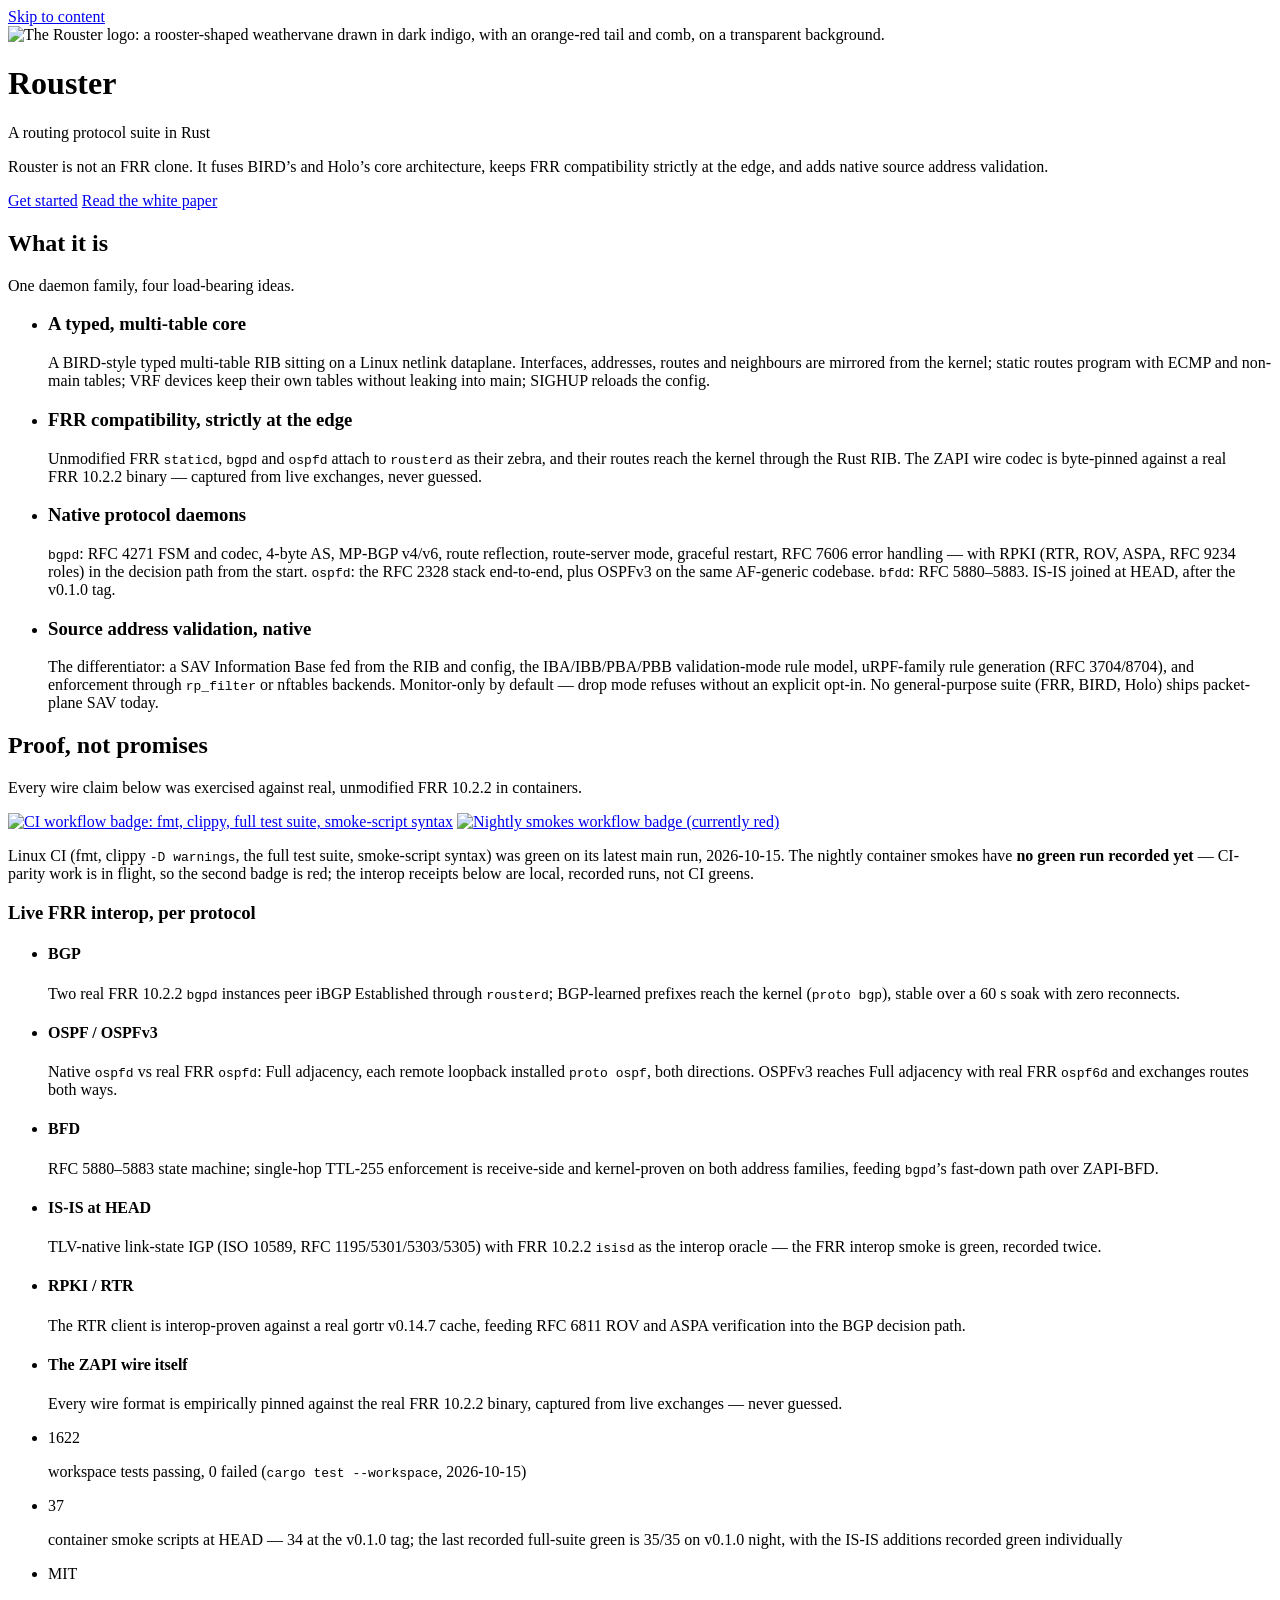
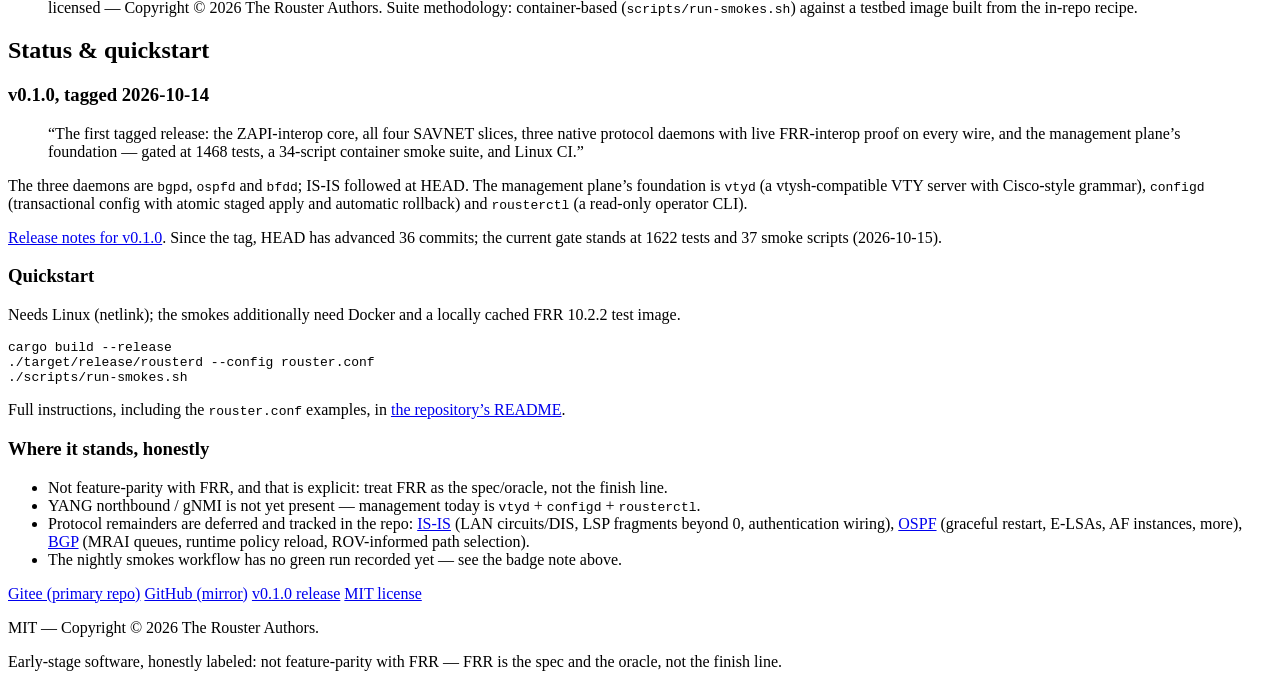
==== site/index.html @ 72de6c0c "site: the project website + white paper asset, Pages workflow Campaign round 2026-10-14: static zero" ====
<!doctype html>
<html lang="en">
<head>
  <meta charset="utf-8">
  <meta name="viewport" content="width=device-width, initial-scale=1">
  <title>Rouster — a routing protocol suite in Rust</title>
  <meta name="description" content="Rouster is not an FRR clone. It fuses BIRD's and Holo's core architecture, keeps FRR compatibility strictly at the edge, and adds native source address validation.">
  <link rel="icon" type="image/png" href="assets/logo.png">
  <link rel="stylesheet" href="style.css">
</head>
<body>
  <a class="skip-link" href="#main">Skip to content</a>

  <!-- ================= Hero ================= -->
  <header class="hero" id="top">
    <div class="hero-inner">
      <img class="hero-logo" src="assets/logo.png" width="609" height="693"
           alt="The Rouster logo: a rooster-shaped weathervane drawn in dark indigo, with an orange-red tail and comb, on a transparent background.">
      <div class="hero-copy">
        <h1>Rouster</h1>
        <p class="tagline">A routing protocol suite in Rust</p>
        <p class="positioning">Rouster is not an FRR clone. It fuses BIRD&rsquo;s and Holo&rsquo;s
        core architecture, keeps FRR compatibility strictly at the edge, and adds native
        source address validation.</p>
        <p class="hero-actions">
          <a class="btn btn-primary" href="https://gitee.com/drchenli/rouster">Get&nbsp;started</a>
          <a class="btn btn-secondary" href="assets/whitepaper.pdf">Read the white&nbsp;paper</a>
        </p>
      </div>
    </div>
  </header>

  <main id="main">

    <!-- ================= 1. What it is ================= -->
    <section aria-labelledby="what-h">
      <div class="section-inner">
        <h2 id="what-h">What it is</h2>
        <p class="section-lede">One daemon family, four load-bearing ideas.</p>
        <ul class="pillar-grid">
          <li class="pillar">
            <h3>A typed, multi-table core</h3>
            <p>A BIRD-style typed multi-table RIB sitting on a Linux netlink dataplane.
            Interfaces, addresses, routes and neighbours are mirrored from the kernel;
            static routes program with ECMP and non-main tables; VRF devices keep their
            own tables without leaking into main; SIGHUP reloads the config.</p>
          </li>
          <li class="pillar">
            <h3>FRR compatibility, strictly at the edge</h3>
            <p>Unmodified FRR <code>staticd</code>, <code>bgpd</code> and <code>ospfd</code>
            attach to <code>rousterd</code> as their zebra, and their routes reach the kernel
            through the Rust RIB. The ZAPI wire codec is byte-pinned against a real
            FRR&nbsp;10.2.2 binary &mdash; captured from live exchanges, never guessed.</p>
          </li>
          <li class="pillar">
            <h3>Native protocol daemons</h3>
            <p><code>bgpd</code>: RFC&nbsp;4271 FSM and codec, 4-byte AS, MP-BGP
            v4/v6, route reflection, route-server mode, graceful restart, RFC&nbsp;7606
            error handling &mdash; with RPKI (RTR, ROV, ASPA, RFC&nbsp;9234 roles) in the
            decision path from the start. <code>ospfd</code>: the RFC&nbsp;2328 stack
            end-to-end, plus OSPFv3 on the same AF-generic codebase. <code>bfdd</code>:
            RFC&nbsp;5880&ndash;5883. IS-IS joined at HEAD, after the v0.1.0 tag.</p>
          </li>
          <li class="pillar">
            <h3>Source address validation, native</h3>
            <p>The differentiator: a SAV Information Base fed from the RIB and config,
            the IBA/IBB/PBA/PBB validation-mode rule model, uRPF-family rule generation
            (RFC&nbsp;3704/8704), and enforcement through <code>rp_filter</code> or
            nftables backends. Monitor-only by default &mdash; drop mode refuses without an
            explicit opt-in. No general-purpose suite (FRR, BIRD, Holo) ships packet-plane
            SAV today.</p>
          </li>
        </ul>
      </div>
    </section>

    <!-- ================= 2. Proof, not promises ================= -->
    <section aria-labelledby="proof-h" class="alt">
      <div class="section-inner">
        <h2 id="proof-h">Proof, not promises</h2>
        <p class="section-lede">Every wire claim below was exercised against real,
        unmodified FRR&nbsp;10.2.2 in containers.</p>

        <div class="badges">
          <a href="https://github.com/li-ch/rouster/actions/workflows/ci.yml">
            <img src="https://github.com/li-ch/rouster/actions/workflows/ci.yml/badge.svg"
                 alt="CI workflow badge: fmt, clippy, full test suite, smoke-script syntax"
                 height="20"></a>
          <a href="https://github.com/li-ch/rouster/actions/workflows/smokes.yml">
            <img src="https://github.com/li-ch/rouster/actions/workflows/smokes.yml/badge.svg"
                 alt="Nightly smokes workflow badge (currently red)"
                 height="20"></a>
        </div>
        <p class="badge-note">Linux CI (fmt, clippy&nbsp;<code>-D warnings</code>, the full
        test suite, smoke-script syntax) was green on its latest main run,
        2026-10-15. The nightly container smokes have
        <strong>no green run recorded yet</strong> &mdash; CI-parity work is in flight, so the
        second badge is red; the interop receipts below are local, recorded runs, not CI
        greens.</p>

        <h3 class="receipts-h">Live FRR interop, per protocol</h3>
        <ul class="receipts">
          <li>
            <h4>BGP</h4>
            <p>Two real FRR&nbsp;10.2.2 <code>bgpd</code> instances peer iBGP Established
            through <code>rousterd</code>; BGP-learned prefixes reach the kernel
            (<code>proto bgp</code>), stable over a 60&nbsp;s soak with zero reconnects.</p>
          </li>
          <li>
            <h4>OSPF / OSPFv3</h4>
            <p>Native <code>ospfd</code> vs real FRR <code>ospfd</code>: Full adjacency,
            each remote loopback installed <code>proto ospf</code>, both directions.
            OSPFv3 reaches Full adjacency with real FRR <code>ospf6d</code> and exchanges
            routes both ways.</p>
          </li>
          <li>
            <h4>BFD</h4>
            <p>RFC&nbsp;5880&ndash;5883 state machine; single-hop TTL-255 enforcement is
            receive-side and kernel-proven on both address families, feeding
            <code>bgpd</code>&rsquo;s fast-down path over ZAPI-BFD.</p>
          </li>
          <li>
            <h4>IS-IS <span class="tag">at HEAD</span></h4>
            <p>TLV-native link-state IGP (ISO&nbsp;10589, RFC&nbsp;1195/5301/5303/5305) with
            FRR&nbsp;10.2.2 <code>isisd</code> as the interop oracle &mdash; the FRR interop
            smoke is green, recorded twice.</p>
          </li>
          <li>
            <h4>RPKI / RTR</h4>
            <p>The RTR client is interop-proven against a real
            gortr&nbsp;v0.14.7 cache, feeding RFC&nbsp;6811 ROV and ASPA verification into
            the BGP decision path.</p>
          </li>
          <li>
            <h4>The ZAPI wire itself</h4>
            <p>Every wire format is empirically pinned against the real FRR&nbsp;10.2.2
            binary, captured from live exchanges &mdash; never guessed.</p>
          </li>
        </ul>

        <ul class="stats">
          <li class="stat">
            <p class="stat-num">1622</p>
            <p class="stat-label">workspace tests passing, 0 failed
            (<code>cargo test --workspace</code>, 2026-10-15)</p>
          </li>
          <li class="stat">
            <p class="stat-num">37</p>
            <p class="stat-label">container smoke scripts at HEAD &mdash; 34 at the v0.1.0
            tag; the last recorded full-suite green is 35/35 on v0.1.0 night, with the
            IS-IS additions recorded green individually</p>
          </li>
          <li class="stat">
            <p class="stat-num">MIT</p>
            <p class="stat-label">licensed &mdash; Copyright &copy; 2026 The Rouster
            Authors. Suite methodology: container-based
            (<code>scripts/run-smokes.sh</code>) against a testbed image built from the
            in-repo recipe.</p>
          </li>
        </ul>
      </div>
    </section>

    <!-- ================= 3. Status + quickstart ================= -->
    <section aria-labelledby="status-h">
      <div class="section-inner">
        <h2 id="status-h">Status &amp; quickstart</h2>

        <div class="status-grid">
          <div class="release">
            <h3>v0.1.0, tagged 2026-10-14</h3>
            <blockquote>
              &ldquo;The first tagged release: the ZAPI-interop core, all four SAVNET
              slices, three native protocol daemons with live FRR-interop proof on every
              wire, and the management plane&rsquo;s foundation &mdash; gated at 1468 tests, a
              34-script container smoke suite, and Linux CI.&rdquo;
            </blockquote>
            <p>The three daemons are <code>bgpd</code>, <code>ospfd</code> and
            <code>bfdd</code>; IS-IS followed at HEAD. The management plane&rsquo;s foundation
            is <code>vtyd</code> (a vtysh-compatible VTY server with Cisco-style grammar),
            <code>configd</code> (transactional config with atomic staged apply and
            automatic rollback) and <code>rousterctl</code> (a read-only operator CLI).</p>
            <p><a href="https://gitee.com/drchenli/rouster/releases/tag/v0.1.0">Release
            notes for v0.1.0</a>. Since the tag, HEAD has advanced 36 commits; the current
            gate stands at 1622 tests and 37 smoke scripts (2026-10-15).</p>
          </div>

          <div class="quickstart">
            <h3>Quickstart</h3>
            <p class="qs-prereq">Needs Linux (netlink); the smokes additionally need
            Docker and a locally cached FRR&nbsp;10.2.2 test image.</p>
            <pre><code>cargo build --release
./target/release/rousterd --config rouster.conf
./scripts/run-smokes.sh</code></pre>
            <p>Full instructions, including the <code>rouster.conf</code> examples, in
            <a href="https://gitee.com/drchenli/rouster">the repository&rsquo;s README</a>.</p>
            <h3 class="honest-h">Where it stands, honestly</h3>
            <ul class="honest">
              <li>Not feature-parity with FRR, and that is explicit: treat FRR as the
              spec/oracle, not the finish line.</li>
              <li>YANG northbound / gNMI is not yet present &mdash; management today is
              <code>vtyd</code> + <code>configd</code> + <code>rousterctl</code>.</li>
              <li>Protocol remainders are deferred and tracked in the repo:
              <a href="https://gitee.com/drchenli/rouster/blob/main/docs/protocols/isis.md">IS-IS</a>
              (LAN circuits/DIS, LSP fragments beyond&nbsp;0, authentication wiring),
              <a href="https://gitee.com/drchenli/rouster/blob/main/docs/protocols/ospf.md">OSPF</a>
              (graceful restart, E-LSAs, AF instances, more),
              <a href="https://gitee.com/drchenli/rouster/blob/main/docs/protocols/bgp.md">BGP</a>
              (MRAI queues, runtime policy reload, ROV-informed path selection).</li>
              <li>The nightly smokes workflow has no green run recorded yet &mdash; see the
              badge note above.</li>
            </ul>
          </div>
        </div>
      </div>
    </section>

  </main>

  <!-- ================= Footer ================= -->
  <footer class="footer">
    <div class="section-inner">
      <p class="footer-actions">
        <a href="https://gitee.com/drchenli/rouster">Gitee (primary repo)</a>
        <a href="https://github.com/li-ch/rouster">GitHub (mirror)</a>
        <a href="https://gitee.com/drchenli/rouster/releases/tag/v0.1.0">v0.1.0 release</a>
        <a href="https://gitee.com/drchenli/rouster/blob/main/LICENSE">MIT license</a>
      </p>
      <p class="footer-license">MIT &mdash; Copyright &copy; 2026 The Rouster Authors.</p>
      <p class="footer-early">Early-stage software, honestly labeled: not feature-parity
      with FRR &mdash; FRR is the spec and the oracle, not the finish line.</p>
    </div>
  </footer>
</body>
</html>
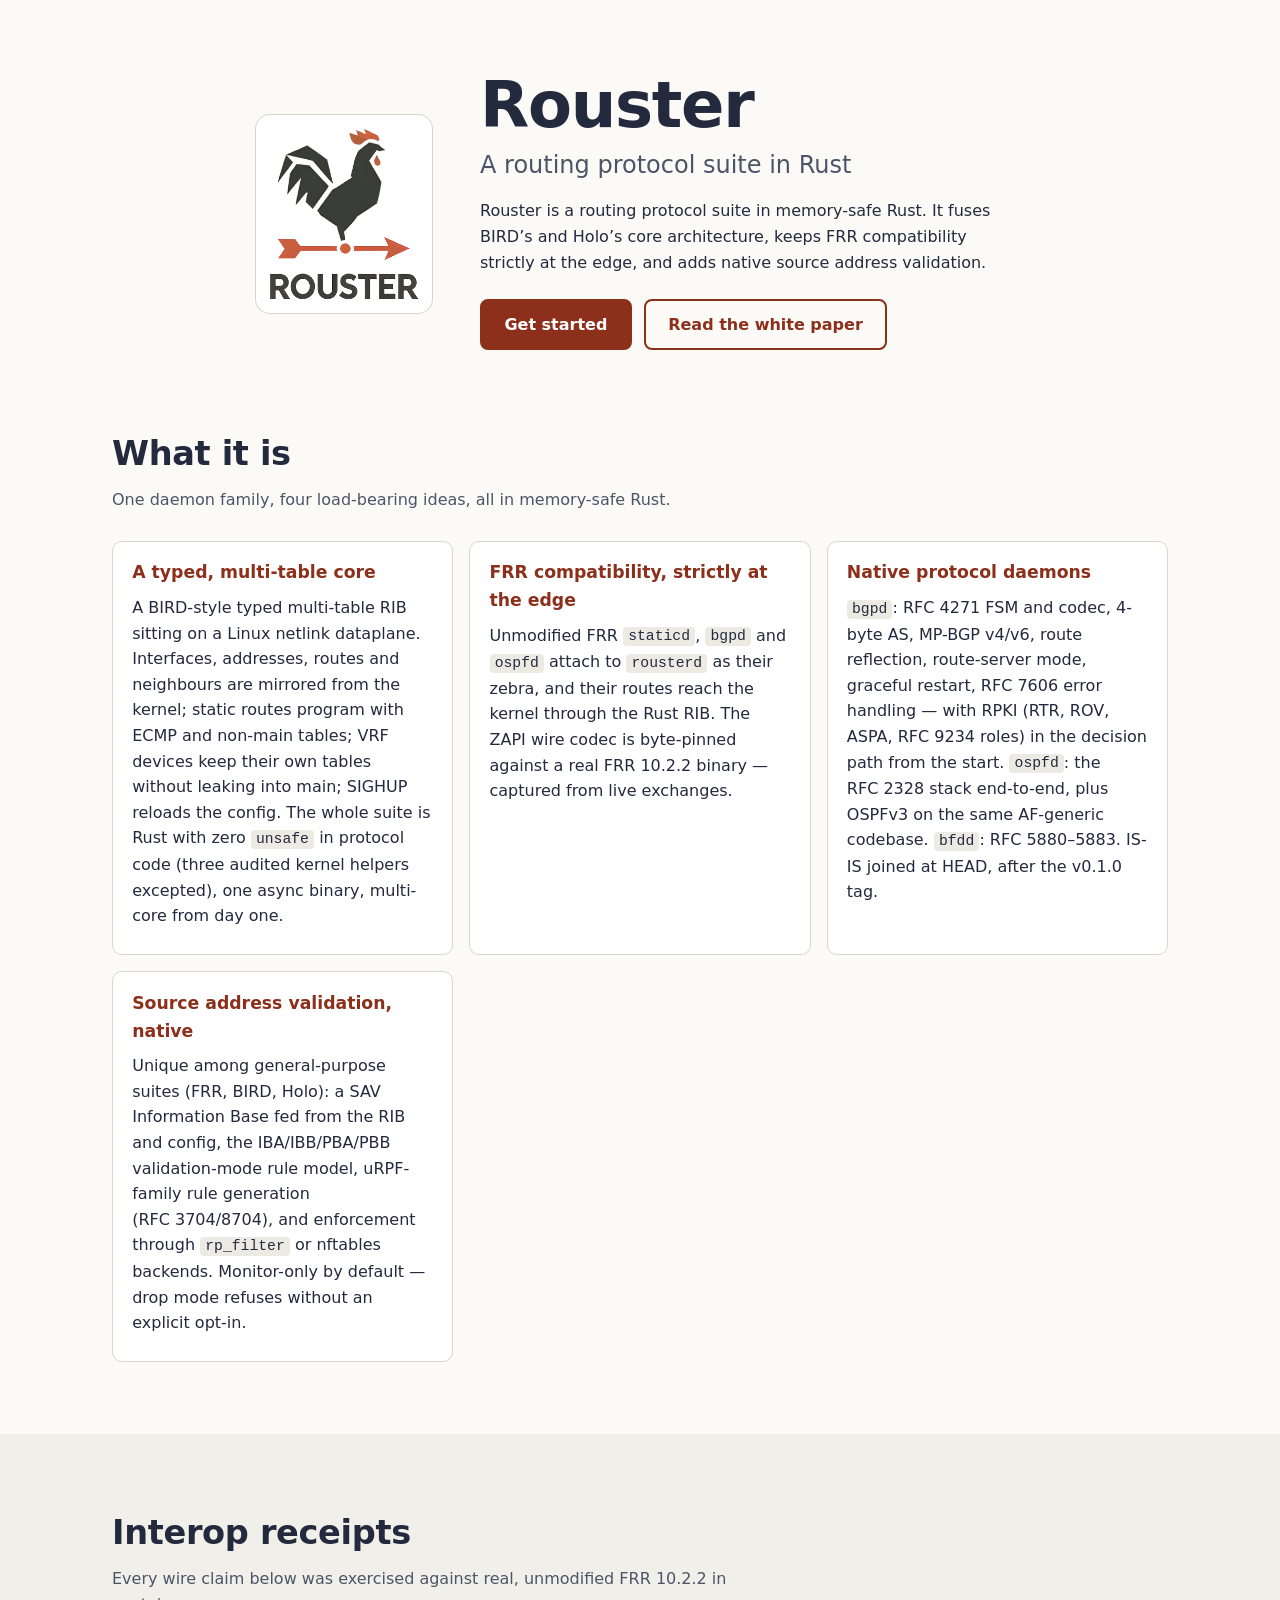
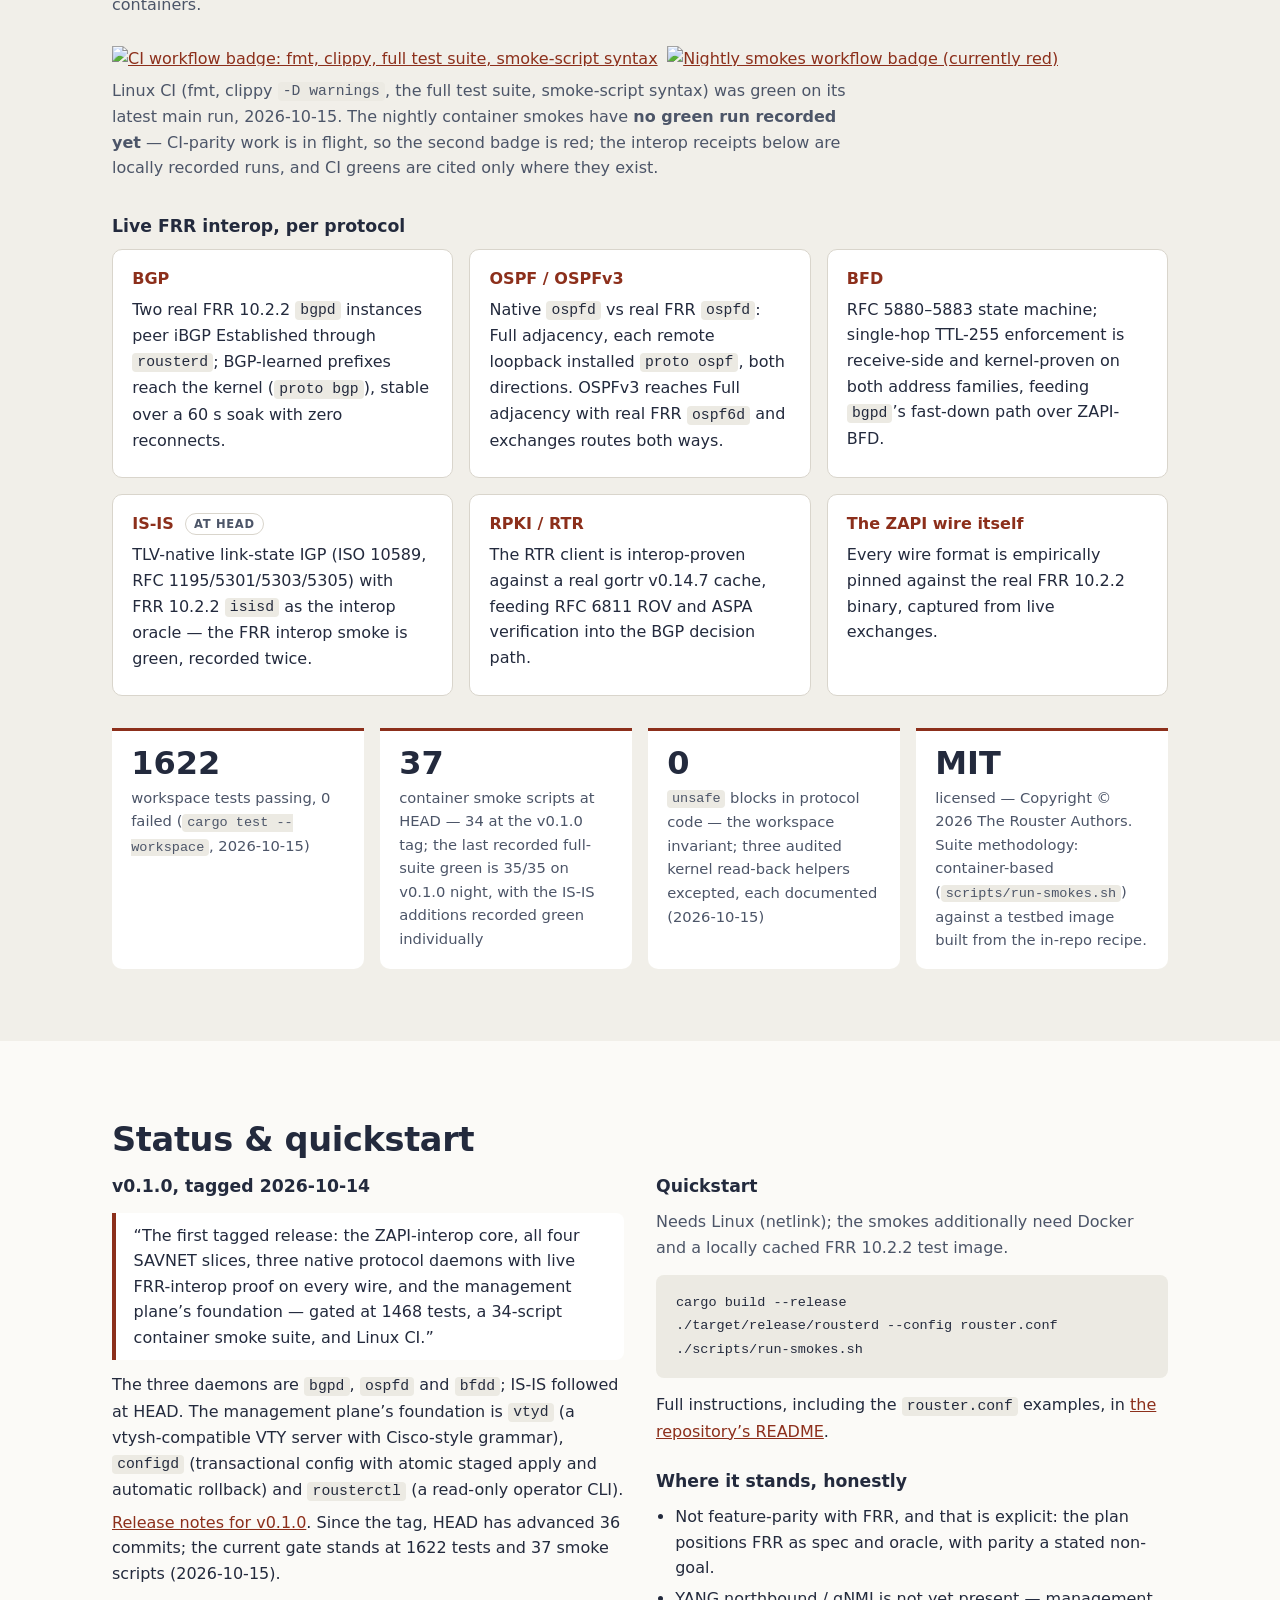
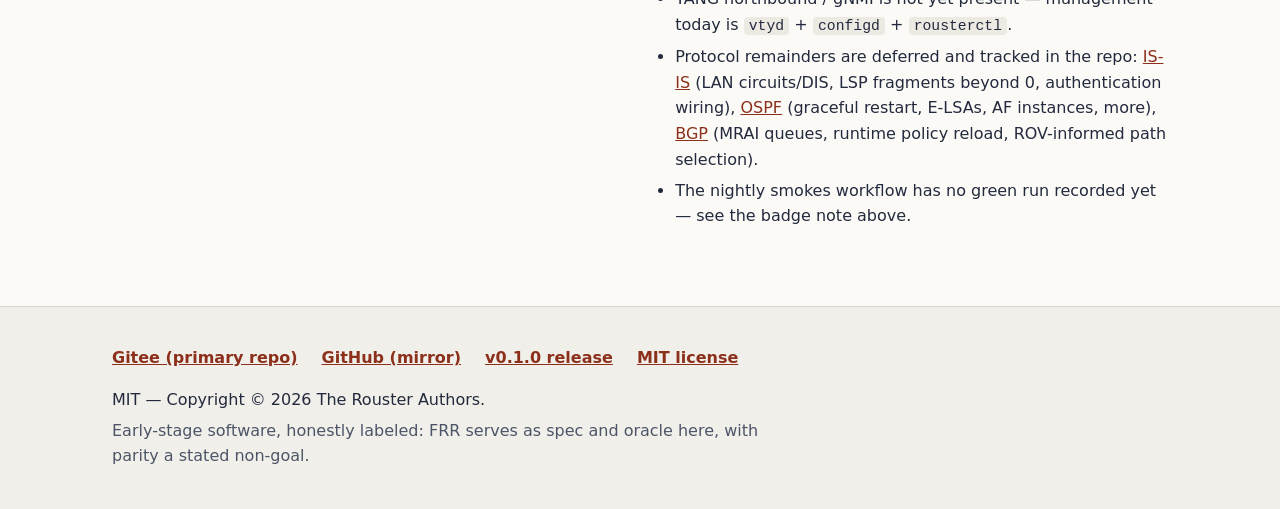
==== commit 912acfeb: "site: revision round — lead with memory-safe Rust framing, X-not-Y sweep Owner direction 2026-10-15:" ====
--- a/site/index.html
+++ b/site/index.html
@@ -4,7 +4,7 @@
   <meta charset="utf-8">
   <meta name="viewport" content="width=device-width, initial-scale=1">
   <title>Rouster — a routing protocol suite in Rust</title>
-  <meta name="description" content="Rouster is not an FRR clone. It fuses BIRD's and Holo's core architecture, keeps FRR compatibility strictly at the edge, and adds native source address validation.">
+  <meta name="description" content="Rouster is a routing protocol suite in memory-safe Rust. It fuses BIRD's and Holo's core architecture, keeps FRR compatibility strictly at the edge, and adds native source address validation.">
   <link rel="icon" type="image/png" href="assets/logo.png">
   <link rel="stylesheet" href="style.css">
 </head>
@@ -19,9 +19,10 @@
       <div class="hero-copy">
         <h1>Rouster</h1>
         <p class="tagline">A routing protocol suite in Rust</p>
-        <p class="positioning">Rouster is not an FRR clone. It fuses BIRD&rsquo;s and Holo&rsquo;s
-        core architecture, keeps FRR compatibility strictly at the edge, and adds native
-        source address validation.</p>
+        <p class="positioning">Rouster is a routing protocol suite in memory-safe
+        Rust. It fuses BIRD&rsquo;s and Holo&rsquo;s core architecture, keeps FRR
+        compatibility strictly at the edge, and adds native source address
+        validation.</p>
         <p class="hero-actions">
           <a class="btn btn-primary" href="https://gitee.com/drchenli/rouster">Get&nbsp;started</a>
           <a class="btn btn-secondary" href="assets/whitepaper.pdf">Read the white&nbsp;paper</a>
@@ -36,21 +37,24 @@
     <section aria-labelledby="what-h">
       <div class="section-inner">
         <h2 id="what-h">What it is</h2>
-        <p class="section-lede">One daemon family, four load-bearing ideas.</p>
+        <p class="section-lede">One daemon family, four load-bearing ideas, all
+        in memory-safe Rust.</p>
         <ul class="pillar-grid">
           <li class="pillar">
             <h3>A typed, multi-table core</h3>
             <p>A BIRD-style typed multi-table RIB sitting on a Linux netlink dataplane.
             Interfaces, addresses, routes and neighbours are mirrored from the kernel;
             static routes program with ECMP and non-main tables; VRF devices keep their
-            own tables without leaking into main; SIGHUP reloads the config.</p>
+            own tables without leaking into main; SIGHUP reloads the config. The whole
+            suite is Rust with zero <code>unsafe</code> in protocol code (three audited
+            kernel helpers excepted), one async binary, multi-core from day one.</p>
           </li>
           <li class="pillar">
             <h3>FRR compatibility, strictly at the edge</h3>
             <p>Unmodified FRR <code>staticd</code>, <code>bgpd</code> and <code>ospfd</code>
             attach to <code>rousterd</code> as their zebra, and their routes reach the kernel
             through the Rust RIB. The ZAPI wire codec is byte-pinned against a real
-            FRR&nbsp;10.2.2 binary &mdash; captured from live exchanges, never guessed.</p>
+            FRR&nbsp;10.2.2 binary &mdash; captured from live exchanges.</p>
           </li>
           <li class="pillar">
             <h3>Native protocol daemons</h3>
@@ -63,21 +67,21 @@
           </li>
           <li class="pillar">
             <h3>Source address validation, native</h3>
-            <p>The differentiator: a SAV Information Base fed from the RIB and config,
+            <p>Unique among general-purpose suites (FRR, BIRD, Holo): a SAV Information
+            Base fed from the RIB and config,
             the IBA/IBB/PBA/PBB validation-mode rule model, uRPF-family rule generation
             (RFC&nbsp;3704/8704), and enforcement through <code>rp_filter</code> or
             nftables backends. Monitor-only by default &mdash; drop mode refuses without an
-            explicit opt-in. No general-purpose suite (FRR, BIRD, Holo) ships packet-plane
-            SAV today.</p>
+            explicit opt-in.</p>
           </li>
         </ul>
       </div>
     </section>
 
-    <!-- ================= 2. Proof, not promises ================= -->
+    <!-- ================= 2. Interop receipts ================= -->
     <section aria-labelledby="proof-h" class="alt">
       <div class="section-inner">
-        <h2 id="proof-h">Proof, not promises</h2>
+        <h2 id="proof-h">Interop receipts</h2>
         <p class="section-lede">Every wire claim below was exercised against real,
         unmodified FRR&nbsp;10.2.2 in containers.</p>
 
@@ -95,8 +99,8 @@
         test suite, smoke-script syntax) was green on its latest main run,
         2026-10-15. The nightly container smokes have
         <strong>no green run recorded yet</strong> &mdash; CI-parity work is in flight, so the
-        second badge is red; the interop receipts below are local, recorded runs, not CI
-        greens.</p>
+second badge is red; the interop receipts below are locally recorded
+runs, and CI greens are cited only where they exist.</p>
 
         <h3 class="receipts-h">Live FRR interop, per protocol</h3>
         <ul class="receipts">
@@ -134,7 +138,7 @@
           <li>
             <h4>The ZAPI wire itself</h4>
             <p>Every wire format is empirically pinned against the real FRR&nbsp;10.2.2
-            binary, captured from live exchanges &mdash; never guessed.</p>
+            binary, captured from live exchanges.</p>
           </li>
         </ul>
 
@@ -149,6 +153,12 @@
             <p class="stat-label">container smoke scripts at HEAD &mdash; 34 at the v0.1.0
             tag; the last recorded full-suite green is 35/35 on v0.1.0 night, with the
             IS-IS additions recorded green individually</p>
+          </li>
+          <li class="stat">
+            <p class="stat-num">0</p>
+            <p class="stat-label"><code>unsafe</code> blocks in protocol code &mdash; the
+            workspace invariant; three audited kernel read-back helpers excepted, each
+            documented (2026-10-15)</p>
           </li>
           <li class="stat">
             <p class="stat-num">MIT</p>
@@ -196,8 +206,8 @@
             <a href="https://gitee.com/drchenli/rouster">the repository&rsquo;s README</a>.</p>
             <h3 class="honest-h">Where it stands, honestly</h3>
             <ul class="honest">
-              <li>Not feature-parity with FRR, and that is explicit: treat FRR as the
-              spec/oracle, not the finish line.</li>
+              <li>Not feature-parity with FRR, and that is explicit: the plan
+              positions FRR as spec and oracle, with parity a stated non-goal.</li>
               <li>YANG northbound / gNMI is not yet present &mdash; management today is
               <code>vtyd</code> + <code>configd</code> + <code>rousterctl</code>.</li>
               <li>Protocol remainders are deferred and tracked in the repo:
@@ -227,8 +237,8 @@
         <a href="https://gitee.com/drchenli/rouster/blob/main/LICENSE">MIT license</a>
       </p>
       <p class="footer-license">MIT &mdash; Copyright &copy; 2026 The Rouster Authors.</p>
-      <p class="footer-early">Early-stage software, honestly labeled: not feature-parity
-      with FRR &mdash; FRR is the spec and the oracle, not the finish line.</p>
+      <p class="footer-early">Early-stage software, honestly labeled: FRR serves as
+      spec and oracle here, with parity a stated non-goal.</p>
     </div>
   </footer>
 </body>
--- a/site/style.css
+++ b/site/style.css
@@ -0,0 +1,306 @@
+/* Rouster site — hand-written, zero JS, zero external dependencies.
+   Palette drawn from the logo (dark indigo ink, orange-red accents). */
+
+:root {
+  --ink: #232a3d;            /* body text on light */
+  --ink-soft: #4c5568;       /* secondary text on light */
+  --paper: #fbfaf7;          /* page background */
+  --paper-alt: #f1efe9;      /* alternating section band */
+  --card: #ffffff;
+  --line: #d9d5cc;
+  --accent: #8c2f1b;         /* deep brick red — AA on --paper and --card */
+  --accent-ink: #ffffff;
+  --code-bg: #eceae3;
+  --logo-chip: #ffffff;      /* keeps the dark-indigo logo readable */
+  --focus: #b33a20;
+}
+
+@media (prefers-color-scheme: dark) {
+  :root {
+    --ink: #e6e4dd;
+    --ink-soft: #b3b0a6;
+    --paper: #15171e;
+    --paper-alt: #1b1e27;
+    --card: #20242f;
+    --line: #3a3f4e;
+    --accent: #e8b3a2;
+    --accent-ink: #2a120a;
+    --code-bg: #272b37;
+    --logo-chip: #f5f3ec;    /* light chip so the indigo linework stays visible */
+    --focus: #f0a58c;
+  }
+}
+
+* { box-sizing: border-box; }
+
+html { scroll-behavior: smooth; }
+
+body {
+  margin: 0;
+  font-family: system-ui, -apple-system, "Segoe UI", Roboto, "Helvetica Neue", Arial, sans-serif;
+  line-height: 1.6;
+  color: var(--ink);
+  background: var(--paper);
+  -webkit-text-size-adjust: 100%;
+}
+
+code, pre {
+  font-family: ui-monospace, SFMono-Regular, Menlo, Consolas, "Liberation Mono", monospace;
+  font-size: 0.92em;
+}
+
+code {
+  background: var(--code-bg);
+  padding: 0.1em 0.35em;
+  border-radius: 4px;
+}
+
+pre {
+  background: var(--code-bg);
+  padding: 1rem 1.25rem;
+  border-radius: 8px;
+  overflow-x: auto;
+}
+
+pre code { background: none; padding: 0; }
+
+a { color: var(--accent); }
+a:hover { text-decoration-thickness: 2px; }
+
+a:focus-visible,
+.btn:focus-visible,
+.skip-link:focus-visible {
+  outline: 3px solid var(--focus);
+  outline-offset: 2px;
+  border-radius: 4px;
+}
+
+.skip-link {
+  position: absolute;
+  left: -999px;
+  top: 0;
+  background: var(--card);
+  color: var(--accent);
+  padding: 0.5rem 1rem;
+  z-index: 10;
+}
+.skip-link:focus { left: 0.5rem; top: 0.5rem; }
+
+/* ---------- Hero ---------- */
+
+.hero {
+  padding: clamp(2rem, 6vw, 4.5rem) 1rem 0;
+}
+
+.hero-inner {
+  max-width: 66rem;
+  margin: 0 auto;
+  display: flex;
+  flex-wrap: wrap;
+  align-items: center;
+  gap: clamp(1.25rem, 4vw, 3rem);
+  justify-content: center;
+}
+
+.hero-logo {
+  width: clamp(8rem, 22vw, 11rem);
+  height: auto;
+  background: var(--logo-chip);
+  border-radius: 14px;
+  padding: 0.5rem;
+  box-shadow: 0 0 0 1px var(--line);
+  flex: none;
+}
+
+.hero-copy { flex: 1 1 20rem; max-width: 34rem; }
+
+.hero h1 {
+  margin: 0;
+  font-size: clamp(2.6rem, 7vw, 4rem);
+  line-height: 1.05;
+  letter-spacing: -0.02em;
+}
+
+.tagline {
+  margin: 0.4rem 0 0.9rem;
+  font-size: clamp(1.15rem, 3vw, 1.5rem);
+  color: var(--ink-soft);
+}
+
+.positioning { margin: 0 0 1.5rem; max-width: 38rem; }
+
+.hero-actions { display: flex; flex-wrap: wrap; gap: 0.75rem; }
+
+.btn {
+  display: inline-block;
+  padding: 0.65rem 1.4rem;
+  border-radius: 8px;
+  text-decoration: none;
+  font-weight: 600;
+  border: 2px solid var(--accent);
+}
+
+.btn-primary { background: var(--accent); color: var(--accent-ink); }
+.btn-primary:hover { filter: brightness(1.08); }
+
+.btn-secondary { color: var(--accent); background: transparent; }
+.btn-secondary:hover { background: var(--code-bg); }
+
+/* ---------- Sections ---------- */
+
+section { padding: clamp(2.5rem, 6vw, 4.5rem) 1rem; }
+section.alt { background: var(--paper-alt); }
+
+.section-inner { max-width: 66rem; margin: 0 auto; }
+
+h2 {
+  margin: 0 0 0.4rem;
+  font-size: clamp(1.6rem, 4vw, 2.1rem);
+  letter-spacing: -0.01em;
+}
+
+.section-lede { margin: 0 0 1.75rem; color: var(--ink-soft); max-width: 42rem; }
+
+h3 { margin: 0 0 0.5rem; font-size: 1.08rem; }
+h4 { margin: 0 0 0.35rem; font-size: 1rem; }
+p { margin: 0.35rem 0; }
+
+/* ---------- Pillars ---------- */
+
+.pillar-grid {
+  list-style: none;
+  margin: 0;
+  padding: 0;
+  display: grid;
+  grid-template-columns: repeat(auto-fit, minmax(min(100%, 16.5rem), 1fr));
+  gap: 1rem;
+}
+
+.pillar {
+  background: var(--card);
+  border: 1px solid var(--line);
+  border-radius: 10px;
+  padding: 1.1rem 1.2rem 1.25rem;
+}
+
+.pillar h3 { color: var(--accent); }
+
+/* ---------- Proof ---------- */
+
+.badges {
+  display: flex;
+  flex-wrap: wrap;
+  gap: 0.6rem;
+  align-items: center;
+  margin-bottom: 0.75rem;
+}
+
+.badges img { display: block; height: 20px; width: auto; }
+
+.badge-note {
+  max-width: 46rem;
+  color: var(--ink-soft);
+  margin-bottom: 2rem;
+}
+
+.receipts-h { margin-top: 0.5rem; }
+
+.receipts {
+  list-style: none;
+  margin: 0 0 2rem;
+  padding: 0;
+  display: grid;
+  grid-template-columns: repeat(auto-fit, minmax(min(100%, 19rem), 1fr));
+  gap: 1rem;
+}
+
+.receipts > li {
+  background: var(--card);
+  border: 1px solid var(--line);
+  border-radius: 10px;
+  padding: 1rem 1.2rem 1.15rem;
+}
+
+.receipts h4 { color: var(--accent); }
+
+.tag {
+  display: inline-block;
+  font-size: 0.72rem;
+  font-weight: 600;
+  text-transform: uppercase;
+  letter-spacing: 0.06em;
+  border: 1px solid var(--line);
+  border-radius: 99px;
+  padding: 0.05rem 0.5rem;
+  margin-left: 0.35rem;
+  vertical-align: 0.12em;
+  color: var(--ink-soft);
+}
+
+.stats {
+  list-style: none;
+  margin: 0;
+  padding: 0;
+  display: grid;
+  grid-template-columns: repeat(auto-fit, minmax(min(100%, 15rem), 1fr));
+  gap: 1rem;
+}
+
+.stat {
+  border-top: 3px solid var(--accent);
+  background: var(--card);
+  border-radius: 0 0 10px 10px;
+  padding: 0.9rem 1.2rem 1.1rem;
+}
+
+.stat-num {
+  margin: 0;
+  font-size: 2rem;
+  font-weight: 700;
+  line-height: 1.1;
+}
+
+.stat-label { margin: 0.3rem 0 0; color: var(--ink-soft); font-size: 0.92rem; }
+
+/* ---------- Status + quickstart ---------- */
+
+.status-grid {
+  display: grid;
+  grid-template-columns: repeat(auto-fit, minmax(min(100%, 22rem), 1fr));
+  gap: 2rem;
+  align-items: start;
+}
+
+blockquote {
+  margin: 0.75rem 0;
+  padding: 0.6rem 1.1rem;
+  border-left: 4px solid var(--accent);
+  background: var(--card);
+  border-radius: 0 8px 8px 0;
+}
+
+.qs-prereq { color: var(--ink-soft); }
+
+.honest-h { margin-top: 1.5rem; }
+
+.honest { margin: 0.5rem 0 0; padding-left: 1.2rem; }
+.honest li { margin: 0.35rem 0; }
+
+/* ---------- Footer ---------- */
+
+.footer {
+  border-top: 1px solid var(--line);
+  padding: 2rem 1rem 2.5rem;
+  background: var(--paper-alt);
+}
+
+.footer-actions {
+  display: flex;
+  flex-wrap: wrap;
+  gap: 0.4rem 1.5rem;
+  font-weight: 600;
+}
+
+.footer-license { margin: 1rem 0 0; }
+
+.footer-early { margin: 0.35rem 0 0; color: var(--ink-soft); max-width: 42rem; }
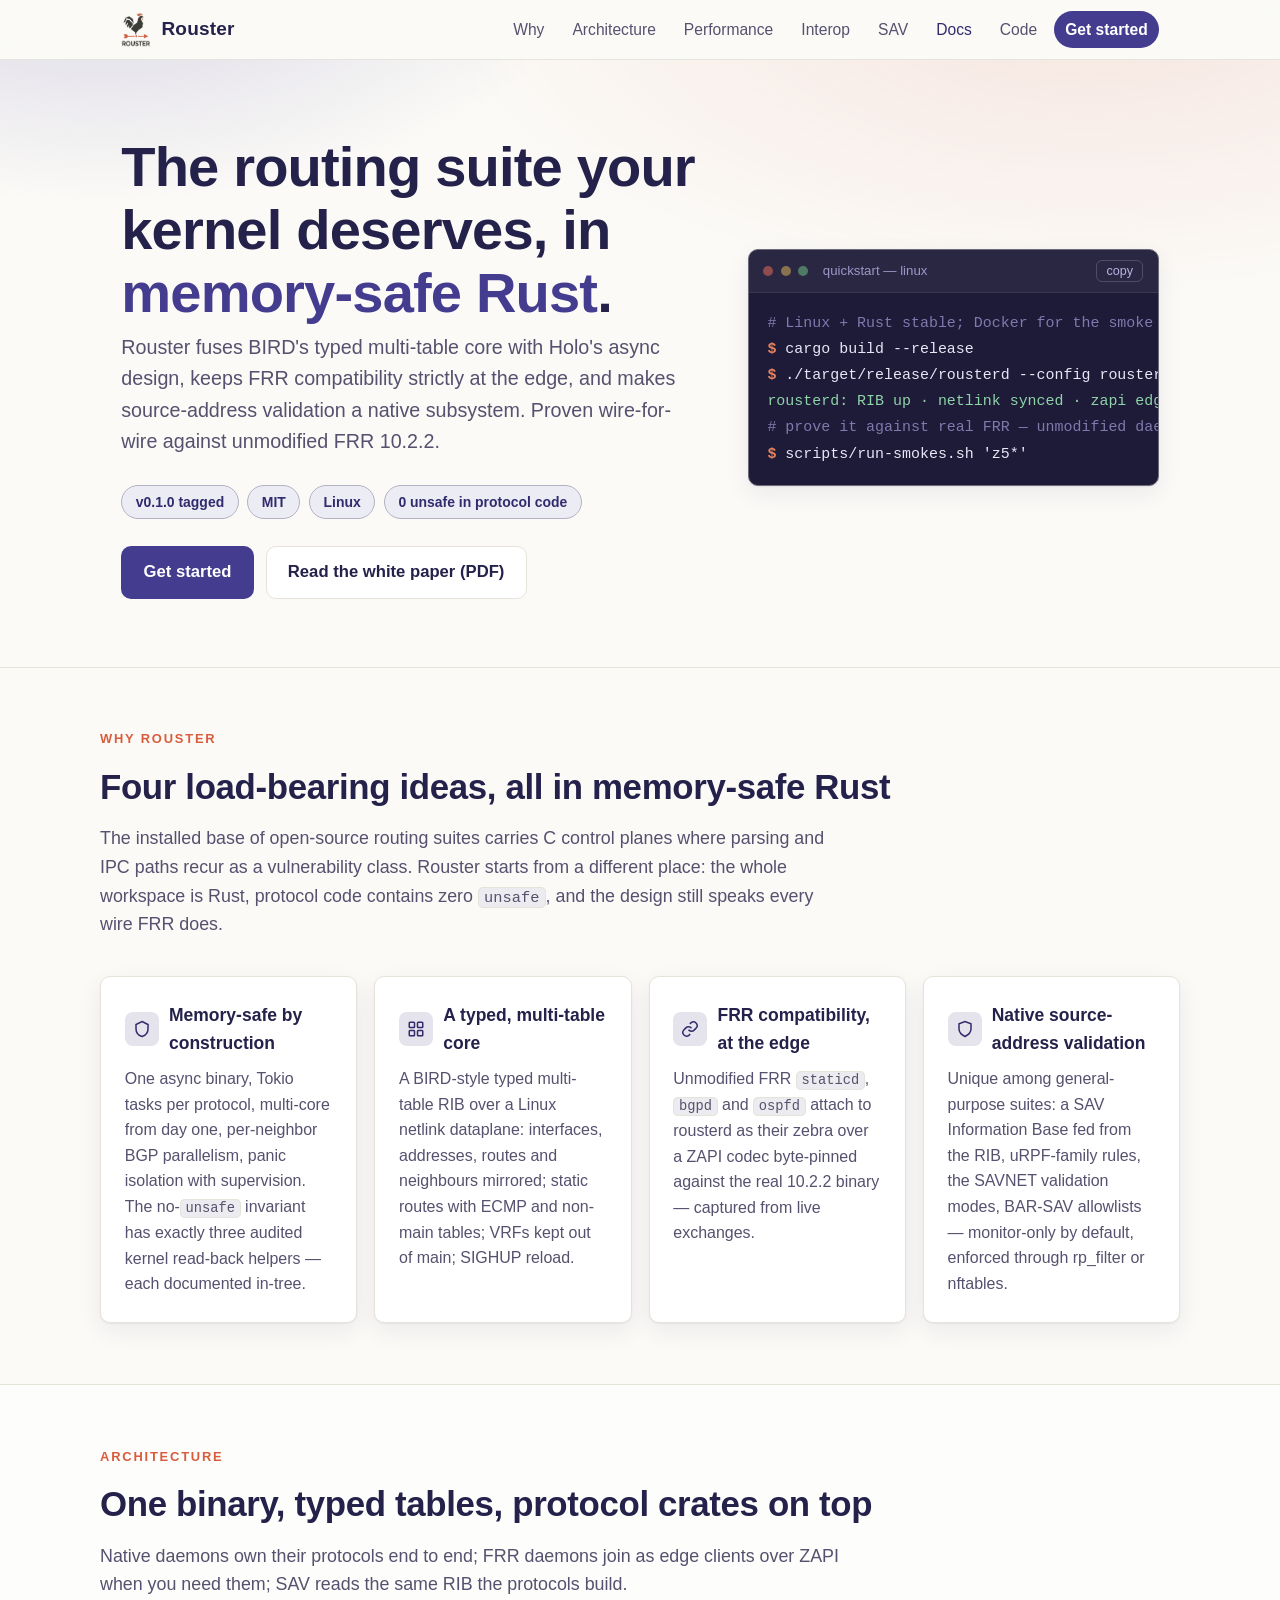
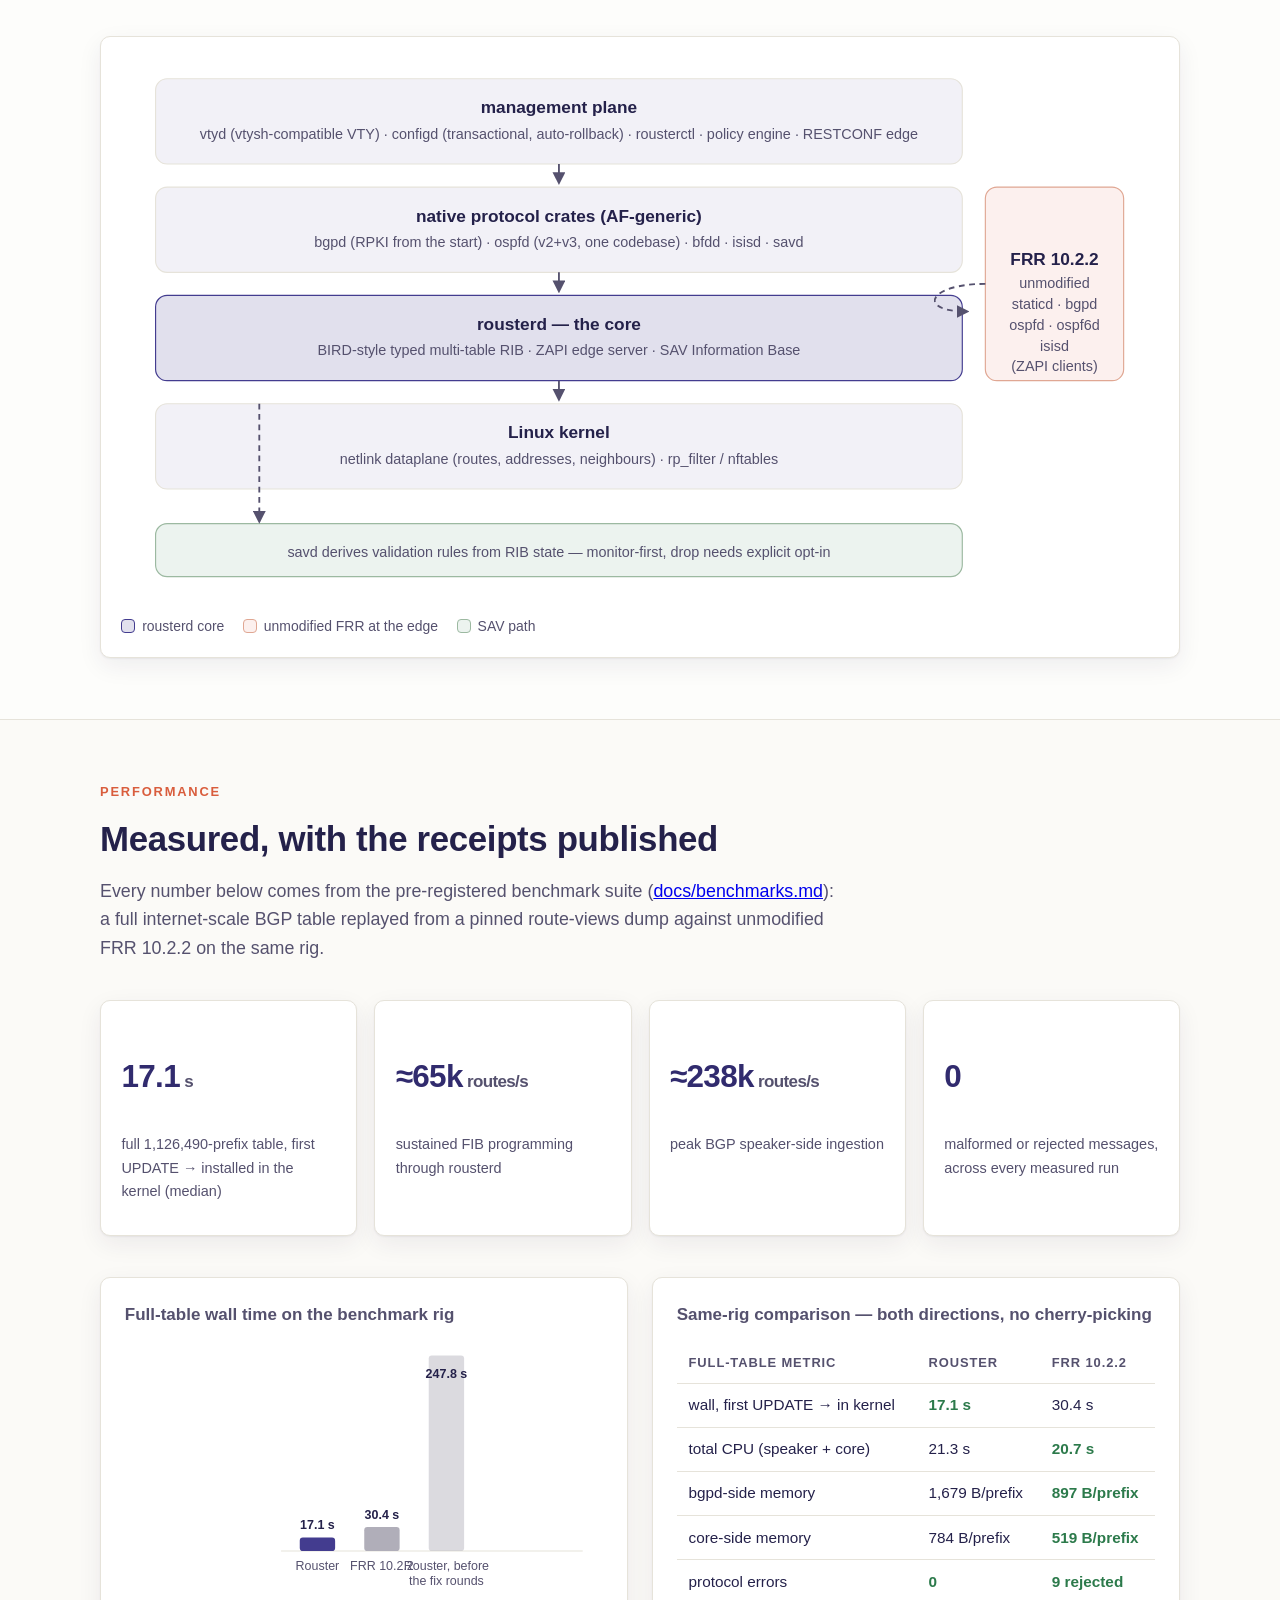
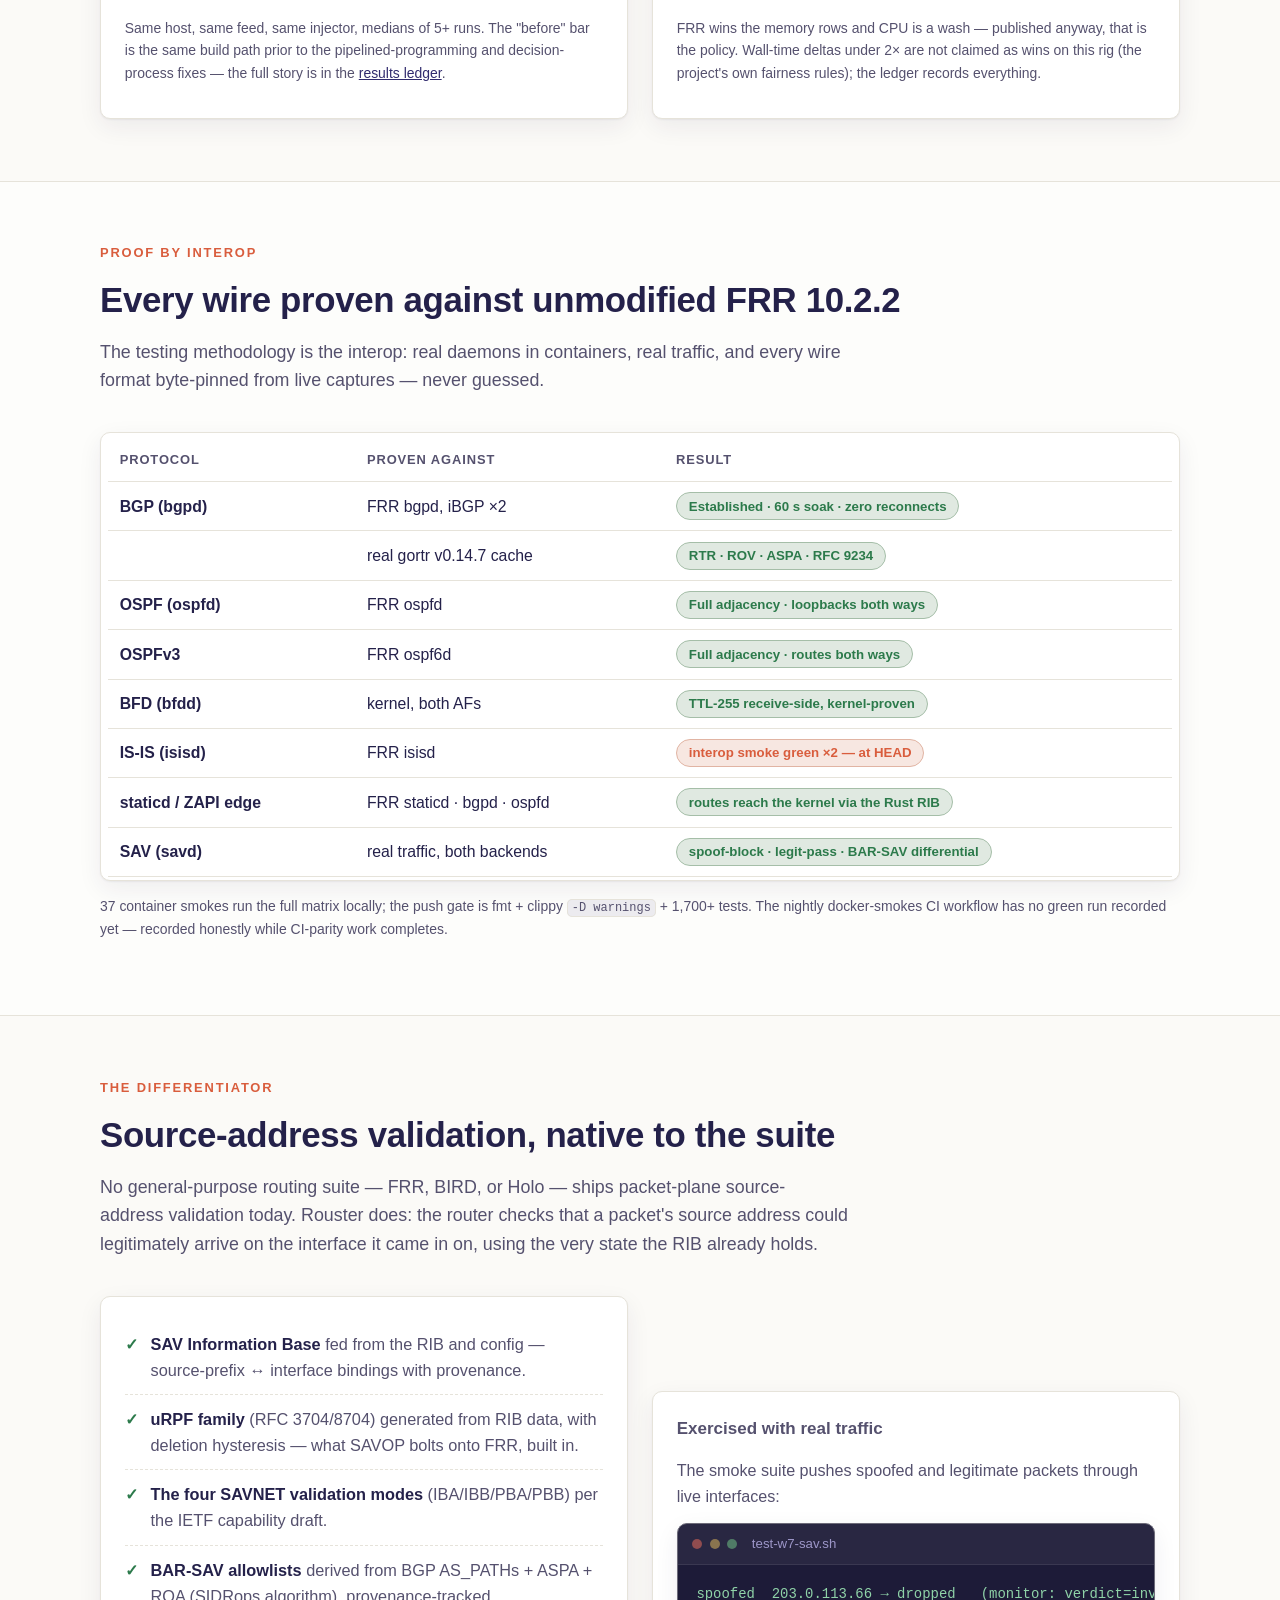
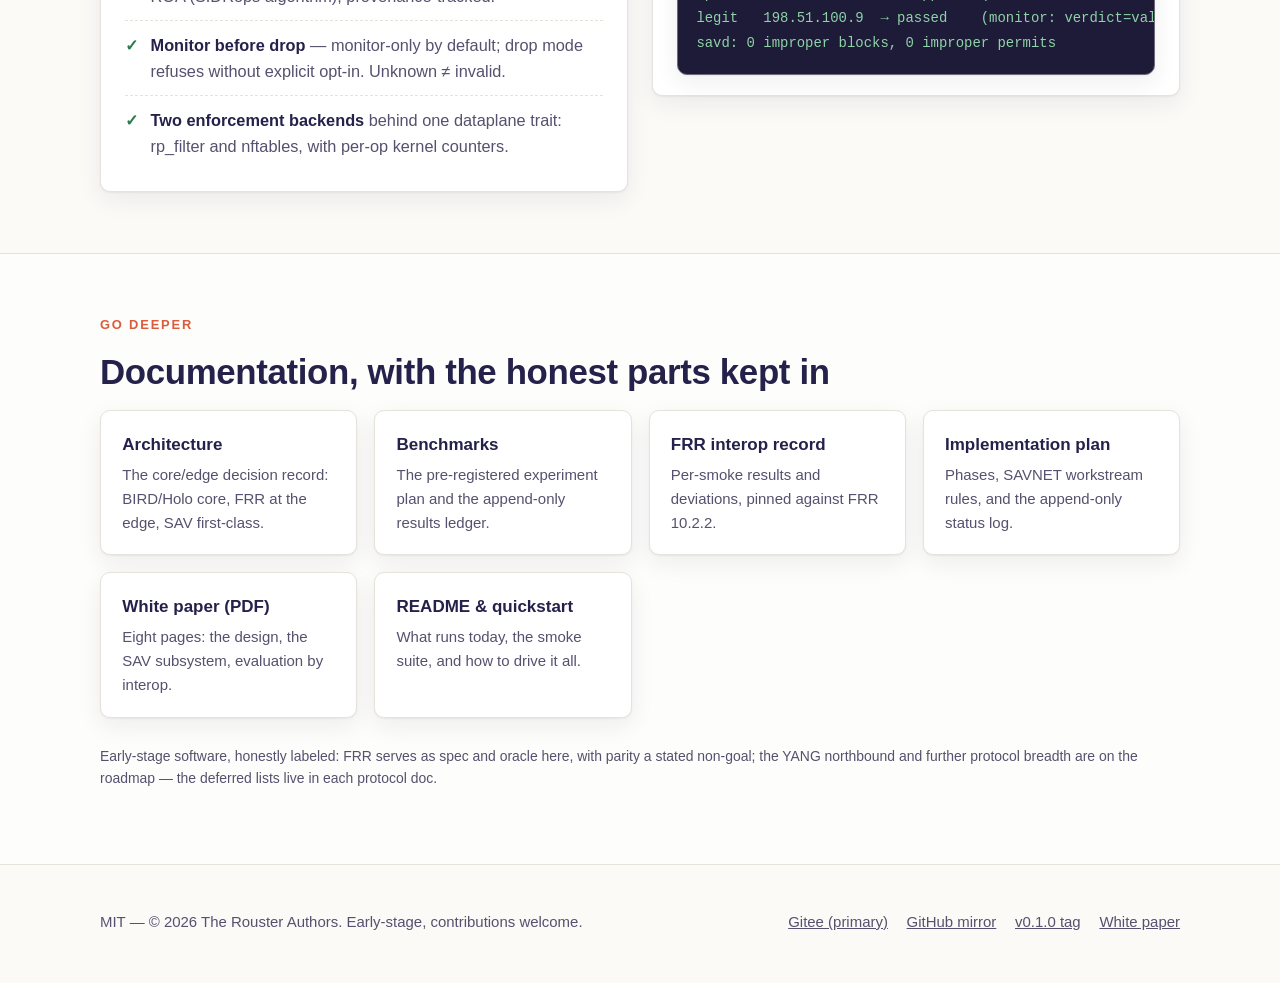
==== commit dc330bc8: "site: the real tech website — nav/hero/terminal, architecture SVG, measured performance, interop mat" ====
--- a/site/index.html
+++ b/site/index.html
@@ -3,243 +3,391 @@
 <head>
   <meta charset="utf-8">
   <meta name="viewport" content="width=device-width, initial-scale=1">
-  <title>Rouster — a routing protocol suite in Rust</title>
-  <meta name="description" content="Rouster is a routing protocol suite in memory-safe Rust. It fuses BIRD's and Holo's core architecture, keeps FRR compatibility strictly at the edge, and adds native source address validation.">
+  <title>Rouster — a routing protocol suite in memory-safe Rust</title>
+  <meta name="description" content="Rouster is a routing protocol suite in memory-safe Rust: a typed multi-table core, AF-generic protocol daemons, FRR compatibility at the edge, and native source-address validation. A full BGP table reaches the kernel in 17 seconds.">
   <link rel="icon" type="image/png" href="assets/logo.png">
   <link rel="stylesheet" href="style.css">
 </head>
 <body>
   <a class="skip-link" href="#main">Skip to content</a>
 
-  <!-- ================= Hero ================= -->
-  <header class="hero" id="top">
+  <!-- ================= header ================= -->
+  <header class="site-header">
+    <nav class="nav" aria-label="Main">
+      <a class="brand" href="#top">
+        <img src="assets/logo.png" alt="" width="30" height="34">
+        Rouster
+      </a>
+      <button class="nav-toggle" aria-expanded="false" aria-controls="nav-links" aria-label="Toggle navigation">☰</button>
+      <div class="nav-links" id="nav-links">
+        <a href="#why">Why</a>
+        <a href="#architecture">Architecture</a>
+        <a href="#performance">Performance</a>
+        <a href="#interop">Interop</a>
+        <a href="#sav">SAV</a>
+        <a href="#docs">Docs</a>
+        <a href="https://gitee.com/drchenli/rouster">Code</a>
+        <a class="nav-cta" href="#quickstart">Get started</a>
+      </div>
+    </nav>
+  </header>
+
+  <!-- ================= hero ================= -->
+  <div class="hero" id="top">
     <div class="hero-inner">
-      <img class="hero-logo" src="assets/logo.png" width="609" height="693"
-           alt="The Rouster logo: a rooster-shaped weathervane drawn in dark indigo, with an orange-red tail and comb, on a transparent background.">
-      <div class="hero-copy">
-        <h1>Rouster</h1>
-        <p class="tagline">A routing protocol suite in Rust</p>
-        <p class="positioning">Rouster is a routing protocol suite in memory-safe
-        Rust. It fuses BIRD&rsquo;s and Holo&rsquo;s core architecture, keeps FRR
-        compatibility strictly at the edge, and adds native source address
-        validation.</p>
-        <p class="hero-actions">
-          <a class="btn btn-primary" href="https://gitee.com/drchenli/rouster">Get&nbsp;started</a>
-          <a class="btn btn-secondary" href="assets/whitepaper.pdf">Read the white&nbsp;paper</a>
-        </p>
+      <div>
+        <h1>The routing suite your kernel deserves, in <span class="rust">memory-safe&nbsp;Rust</span>.</h1>
+        <p class="lede">Rouster fuses BIRD's typed multi-table core with Holo's async design, keeps FRR
+        compatibility strictly at the edge, and makes source-address validation a native subsystem.
+        Proven wire-for-wire against unmodified FRR&nbsp;10.2.2.</p>
+        <div class="hero-badges">
+          <span class="chip">v0.1.0 tagged</span>
+          <span class="chip">MIT</span>
+          <span class="chip">Linux</span>
+          <span class="chip">0 unsafe in protocol code</span>
+        </div>
+        <div class="cta-row">
+          <a class="btn btn-primary" href="#quickstart">Get started</a>
+          <a class="btn btn-ghost" href="assets/whitepaper.pdf">Read the white paper (PDF)</a>
+        </div>
+      </div>
+      <div class="hero-figure" id="quickstart">
+        <div class="term">
+          <div class="term-bar">
+            <span class="dot r"></span><span class="dot y"></span><span class="dot g"></span>
+            <span class="title">quickstart — linux</span>
+            <button class="copy" data-copy="cargo build --release
+./target/release/rousterd --config rouster.conf">copy</button>
+          </div>
+<pre><span class="c"># Linux + Rust stable; Docker for the smoke suite</span>
+<span class="p">$</span> cargo build --release
+<span class="p">$</span> ./target/release/rousterd --config rouster.conf
+<span class="o">rousterd: RIB up · netlink synced · zapi edge on /run/rouster/zserv.api</span>
+<span class="c"># prove it against real FRR — unmodified daemons attach as clients:</span>
+<span class="p">$</span> scripts/run-smokes.sh 'z5*'</pre>
+        </div>
       </div>
     </div>
-  </header>
+  </div>
 
   <main id="main">
 
-    <!-- ================= 1. What it is ================= -->
-    <section aria-labelledby="what-h">
-      <div class="section-inner">
-        <h2 id="what-h">What it is</h2>
-        <p class="section-lede">One daemon family, four load-bearing ideas, all
-        in memory-safe Rust.</p>
-        <ul class="pillar-grid">
-          <li class="pillar">
-            <h3>A typed, multi-table core</h3>
-            <p>A BIRD-style typed multi-table RIB sitting on a Linux netlink dataplane.
-            Interfaces, addresses, routes and neighbours are mirrored from the kernel;
-            static routes program with ECMP and non-main tables; VRF devices keep their
-            own tables without leaking into main; SIGHUP reloads the config. The whole
-            suite is Rust with zero <code>unsafe</code> in protocol code (three audited
-            kernel helpers excepted), one async binary, multi-core from day one.</p>
-          </li>
-          <li class="pillar">
-            <h3>FRR compatibility, strictly at the edge</h3>
-            <p>Unmodified FRR <code>staticd</code>, <code>bgpd</code> and <code>ospfd</code>
-            attach to <code>rousterd</code> as their zebra, and their routes reach the kernel
-            through the Rust RIB. The ZAPI wire codec is byte-pinned against a real
-            FRR&nbsp;10.2.2 binary &mdash; captured from live exchanges.</p>
-          </li>
-          <li class="pillar">
-            <h3>Native protocol daemons</h3>
-            <p><code>bgpd</code>: RFC&nbsp;4271 FSM and codec, 4-byte AS, MP-BGP
-            v4/v6, route reflection, route-server mode, graceful restart, RFC&nbsp;7606
-            error handling &mdash; with RPKI (RTR, ROV, ASPA, RFC&nbsp;9234 roles) in the
-            decision path from the start. <code>ospfd</code>: the RFC&nbsp;2328 stack
-            end-to-end, plus OSPFv3 on the same AF-generic codebase. <code>bfdd</code>:
-            RFC&nbsp;5880&ndash;5883. IS-IS joined at HEAD, after the v0.1.0 tag.</p>
-          </li>
-          <li class="pillar">
-            <h3>Source address validation, native</h3>
-            <p>Unique among general-purpose suites (FRR, BIRD, Holo): a SAV Information
-            Base fed from the RIB and config,
-            the IBA/IBB/PBA/PBB validation-mode rule model, uRPF-family rule generation
-            (RFC&nbsp;3704/8704), and enforcement through <code>rp_filter</code> or
-            nftables backends. Monitor-only by default &mdash; drop mode refuses without an
-            explicit opt-in.</p>
-          </li>
-        </ul>
-      </div>
-    </section>
-
-    <!-- ================= 2. Interop receipts ================= -->
-    <section aria-labelledby="proof-h" class="alt">
-      <div class="section-inner">
-        <h2 id="proof-h">Interop receipts</h2>
-        <p class="section-lede">Every wire claim below was exercised against real,
-        unmodified FRR&nbsp;10.2.2 in containers.</p>
-
-        <div class="badges">
-          <a href="https://github.com/li-ch/rouster/actions/workflows/ci.yml">
-            <img src="https://github.com/li-ch/rouster/actions/workflows/ci.yml/badge.svg"
-                 alt="CI workflow badge: fmt, clippy, full test suite, smoke-script syntax"
-                 height="20"></a>
-          <a href="https://github.com/li-ch/rouster/actions/workflows/smokes.yml">
-            <img src="https://github.com/li-ch/rouster/actions/workflows/smokes.yml/badge.svg"
-                 alt="Nightly smokes workflow badge (currently red)"
-                 height="20"></a>
-        </div>
-        <p class="badge-note">Linux CI (fmt, clippy&nbsp;<code>-D warnings</code>, the full
-        test suite, smoke-script syntax) was green on its latest main run,
-        2026-10-15. The nightly container smokes have
-        <strong>no green run recorded yet</strong> &mdash; CI-parity work is in flight, so the
-second badge is red; the interop receipts below are locally recorded
-runs, and CI greens are cited only where they exist.</p>
-
-        <h3 class="receipts-h">Live FRR interop, per protocol</h3>
-        <ul class="receipts">
-          <li>
-            <h4>BGP</h4>
-            <p>Two real FRR&nbsp;10.2.2 <code>bgpd</code> instances peer iBGP Established
-            through <code>rousterd</code>; BGP-learned prefixes reach the kernel
-            (<code>proto bgp</code>), stable over a 60&nbsp;s soak with zero reconnects.</p>
-          </li>
-          <li>
-            <h4>OSPF / OSPFv3</h4>
-            <p>Native <code>ospfd</code> vs real FRR <code>ospfd</code>: Full adjacency,
-            each remote loopback installed <code>proto ospf</code>, both directions.
-            OSPFv3 reaches Full adjacency with real FRR <code>ospf6d</code> and exchanges
-            routes both ways.</p>
-          </li>
-          <li>
-            <h4>BFD</h4>
-            <p>RFC&nbsp;5880&ndash;5883 state machine; single-hop TTL-255 enforcement is
-            receive-side and kernel-proven on both address families, feeding
-            <code>bgpd</code>&rsquo;s fast-down path over ZAPI-BFD.</p>
-          </li>
-          <li>
-            <h4>IS-IS <span class="tag">at HEAD</span></h4>
-            <p>TLV-native link-state IGP (ISO&nbsp;10589, RFC&nbsp;1195/5301/5303/5305) with
-            FRR&nbsp;10.2.2 <code>isisd</code> as the interop oracle &mdash; the FRR interop
-            smoke is green, recorded twice.</p>
-          </li>
-          <li>
-            <h4>RPKI / RTR</h4>
-            <p>The RTR client is interop-proven against a real
-            gortr&nbsp;v0.14.7 cache, feeding RFC&nbsp;6811 ROV and ASPA verification into
-            the BGP decision path.</p>
-          </li>
-          <li>
-            <h4>The ZAPI wire itself</h4>
-            <p>Every wire format is empirically pinned against the real FRR&nbsp;10.2.2
-            binary, captured from live exchanges.</p>
-          </li>
-        </ul>
-
-        <ul class="stats">
-          <li class="stat">
-            <p class="stat-num">1622</p>
-            <p class="stat-label">workspace tests passing, 0 failed
-            (<code>cargo test --workspace</code>, 2026-10-15)</p>
-          </li>
-          <li class="stat">
-            <p class="stat-num">37</p>
-            <p class="stat-label">container smoke scripts at HEAD &mdash; 34 at the v0.1.0
-            tag; the last recorded full-suite green is 35/35 on v0.1.0 night, with the
-            IS-IS additions recorded green individually</p>
-          </li>
-          <li class="stat">
-            <p class="stat-num">0</p>
-            <p class="stat-label"><code>unsafe</code> blocks in protocol code &mdash; the
-            workspace invariant; three audited kernel read-back helpers excepted, each
-            documented (2026-10-15)</p>
-          </li>
-          <li class="stat">
-            <p class="stat-num">MIT</p>
-            <p class="stat-label">licensed &mdash; Copyright &copy; 2026 The Rouster
-            Authors. Suite methodology: container-based
-            (<code>scripts/run-smokes.sh</code>) against a testbed image built from the
-            in-repo recipe.</p>
-          </li>
-        </ul>
-      </div>
-    </section>
-
-    <!-- ================= 3. Status + quickstart ================= -->
-    <section aria-labelledby="status-h">
-      <div class="section-inner">
-        <h2 id="status-h">Status &amp; quickstart</h2>
-
-        <div class="status-grid">
-          <div class="release">
-            <h3>v0.1.0, tagged 2026-10-14</h3>
-            <blockquote>
-              &ldquo;The first tagged release: the ZAPI-interop core, all four SAVNET
-              slices, three native protocol daemons with live FRR-interop proof on every
-              wire, and the management plane&rsquo;s foundation &mdash; gated at 1468 tests, a
-              34-script container smoke suite, and Linux CI.&rdquo;
-            </blockquote>
-            <p>The three daemons are <code>bgpd</code>, <code>ospfd</code> and
-            <code>bfdd</code>; IS-IS followed at HEAD. The management plane&rsquo;s foundation
-            is <code>vtyd</code> (a vtysh-compatible VTY server with Cisco-style grammar),
-            <code>configd</code> (transactional config with atomic staged apply and
-            automatic rollback) and <code>rousterctl</code> (a read-only operator CLI).</p>
-            <p><a href="https://gitee.com/drchenli/rouster/releases/tag/v0.1.0">Release
-            notes for v0.1.0</a>. Since the tag, HEAD has advanced 36 commits; the current
-            gate stands at 1622 tests and 37 smoke scripts (2026-10-15).</p>
-          </div>
-
-          <div class="quickstart">
-            <h3>Quickstart</h3>
-            <p class="qs-prereq">Needs Linux (netlink); the smokes additionally need
-            Docker and a locally cached FRR&nbsp;10.2.2 test image.</p>
-            <pre><code>cargo build --release
-./target/release/rousterd --config rouster.conf
-./scripts/run-smokes.sh</code></pre>
-            <p>Full instructions, including the <code>rouster.conf</code> examples, in
-            <a href="https://gitee.com/drchenli/rouster">the repository&rsquo;s README</a>.</p>
-            <h3 class="honest-h">Where it stands, honestly</h3>
-            <ul class="honest">
-              <li>Not feature-parity with FRR, and that is explicit: the plan
-              positions FRR as spec and oracle, with parity a stated non-goal.</li>
-              <li>YANG northbound / gNMI is not yet present &mdash; management today is
-              <code>vtyd</code> + <code>configd</code> + <code>rousterctl</code>.</li>
-              <li>Protocol remainders are deferred and tracked in the repo:
-              <a href="https://gitee.com/drchenli/rouster/blob/main/docs/protocols/isis.md">IS-IS</a>
-              (LAN circuits/DIS, LSP fragments beyond&nbsp;0, authentication wiring),
-              <a href="https://gitee.com/drchenli/rouster/blob/main/docs/protocols/ospf.md">OSPF</a>
-              (graceful restart, E-LSAs, AF instances, more),
-              <a href="https://gitee.com/drchenli/rouster/blob/main/docs/protocols/bgp.md">BGP</a>
-              (MRAI queues, runtime policy reload, ROV-informed path selection).</li>
-              <li>The nightly smokes workflow has no green run recorded yet &mdash; see the
-              badge note above.</li>
+    <!-- ================= why ================= -->
+    <section class="band" id="why">
+      <div class="band-inner">
+        <p class="kicker">Why Rouster</p>
+        <h2>Four load-bearing ideas, all in memory-safe Rust</h2>
+        <p class="sub">The installed base of open-source routing suites carries C control planes
+        where parsing and IPC paths recur as a vulnerability class. Rouster starts from a
+        different place: the whole workspace is Rust, protocol code contains zero
+        <code class="inline-code">unsafe</code>, and the design still speaks every wire FRR does.</p>
+        <div class="card-grid">
+          <div class="card">
+            <h3><span class="icon" aria-hidden="true">
+              <svg width="18" height="18" viewBox="0 0 24 24" fill="none" stroke="currentColor" stroke-width="2"><path d="M12 2l8 4v6c0 5-3.5 8.5-8 10-4.5-1.5-8-5-8-10V6l8-4z"/></svg>
+            </span>Memory-safe by construction</h3>
+            <p>One async binary, Tokio tasks per protocol, multi-core from day one, per-neighbor
+            BGP parallelism, panic isolation with supervision. The no-<code class="inline-code">unsafe</code>
+            invariant has exactly three audited kernel read-back helpers — each documented in-tree.</p>
+          </div>
+          <div class="card">
+            <h3><span class="icon" aria-hidden="true">
+              <svg width="18" height="18" viewBox="0 0 24 24" fill="none" stroke="currentColor" stroke-width="2"><rect x="3" y="3" width="7" height="7" rx="1"/><rect x="14" y="3" width="7" height="7" rx="1"/><rect x="3" y="14" width="7" height="7" rx="1"/><rect x="14" y="14" width="7" height="7" rx="1"/></svg>
+            </span>A typed, multi-table core</h3>
+            <p>A BIRD-style typed multi-table RIB over a Linux netlink dataplane: interfaces,
+            addresses, routes and neighbours mirrored; static routes with ECMP and non-main
+            tables; VRFs kept out of main; SIGHUP reload.</p>
+          </div>
+          <div class="card">
+            <h3><span class="icon" aria-hidden="true">
+              <svg width="18" height="18" viewBox="0 0 24 24" fill="none" stroke="currentColor" stroke-width="2"><path d="M10 13a5 5 0 007.5.5l3-3a5 5 0 00-7-7l-1.7 1.7"/><path d="M14 11a5 5 0 00-7.5-.5l-3 3a5 5 0 007 7l1.7-1.7"/></svg>
+            </span>FRR compatibility, at the edge</h3>
+            <p>Unmodified FRR <code class="inline-code">staticd</code>, <code class="inline-code">bgpd</code>
+            and <code class="inline-code">ospfd</code> attach to rousterd as their zebra over a ZAPI
+            codec byte-pinned against the real 10.2.2 binary — captured from live exchanges.</p>
+          </div>
+          <div class="card">
+            <h3><span class="icon" aria-hidden="true">
+              <svg width="18" height="18" viewBox="0 0 24 24" fill="none" stroke="currentColor" stroke-width="2"><path d="M12 22s8-4 8-10V5l-8-3-8 3v7c0 6 8 10 8 10z"/></svg>
+            </span>Native source-address validation</h3>
+            <p>Unique among general-purpose suites: a SAV Information Base fed from the RIB,
+            uRPF-family rules, the SAVNET validation modes, BAR-SAV allowlists — monitor-only
+            by default, enforced through rp_filter or nftables.</p>
+          </div>
+        </div>
+      </div>
+    </section>
+
+    <!-- ================= architecture ================= -->
+    <section class="band alt" id="architecture">
+      <div class="band-inner">
+        <p class="kicker">Architecture</p>
+        <h2>One binary, typed tables, protocol crates on top</h2>
+        <p class="sub">Native daemons own their protocols end to end; FRR daemons join as edge
+        clients over ZAPI when you need them; SAV reads the same RIB the protocols build.</p>
+        <div class="arch-wrap">
+          <svg viewBox="0 0 900 470" role="img" aria-labelledby="arch-title">
+            <title id="arch-title">The Rouster stack: management plane and native protocol crates on the rousterd core, unmodified FRR daemons attached at the edge, Linux kernel below.</title>
+            <!-- management plane -->
+            <rect x="30" y="18" width="700" height="74" rx="10" class="box mgmt"/>
+            <text x="380" y="48" text-anchor="middle" class="boxtitle">management plane</text>
+            <text x="380" y="70" text-anchor="middle" class="boxsub">vtyd (vtysh-compatible VTY) · configd (transactional, auto-rollback) · rousterctl · policy engine · RESTCONF edge</text>
+            <!-- native crates -->
+            <rect x="30" y="112" width="700" height="74" rx="10" class="box native"/>
+            <text x="380" y="142" text-anchor="middle" class="boxtitle">native protocol crates (AF-generic)</text>
+            <text x="380" y="164" text-anchor="middle" class="boxsub">bgpd (RPKI from the start) · ospfd (v2+v3, one codebase) · bfdd · isisd · savd</text>
+            <!-- core -->
+            <rect x="30" y="206" width="700" height="74" rx="10" class="box core"/>
+            <text x="380" y="236" text-anchor="middle" class="boxtitle">rousterd — the core</text>
+            <text x="380" y="258" text-anchor="middle" class="boxsub">BIRD-style typed multi-table RIB · ZAPI edge server · SAV Information Base</text>
+            <!-- kernel -->
+            <rect x="30" y="300" width="700" height="74" rx="10" class="box kernel"/>
+            <text x="380" y="330" text-anchor="middle" class="boxtitle">Linux kernel</text>
+            <text x="380" y="352" text-anchor="middle" class="boxsub">netlink dataplane (routes, addresses, neighbours) · rp_filter / nftables</text>
+            <!-- FRR edge -->
+            <rect x="750" y="112" width="120" height="168" rx="10" class="box frr"/>
+            <text x="810" y="180" text-anchor="middle" class="boxtitle">FRR 10.2.2</text>
+            <text x="810" y="200" text-anchor="middle" class="boxsub">unmodified</text>
+            <text x="810" y="218" text-anchor="middle" class="boxsub">staticd · bgpd</text>
+            <text x="810" y="236" text-anchor="middle" class="boxsub">ospfd · ospf6d</text>
+            <text x="810" y="254" text-anchor="middle" class="boxsub">isisd</text>
+            <text x="810" y="272" text-anchor="middle" class="boxsub">(ZAPI clients)</text>
+            <!-- arrows -->
+            <defs>
+              <marker id="arr" viewBox="0 0 10 10" refX="8" refY="5" markerWidth="7" markerHeight="7" orient="auto-start-reverse">
+                <path d="M0 0L10 5L0 10z" class="arrowhead"/>
+              </marker>
+            </defs>
+            <line x1="380" y1="92" x2="380" y2="108" class="flow" marker-end="url(#arr)"/>
+            <line x1="380" y1="186" x2="380" y2="202" class="flow" marker-end="url(#arr)"/>
+            <line x1="380" y1="280" x2="380" y2="296" class="flow" marker-end="url(#arr)"/>
+            <path d="M750 196 C700 196 690 220 734 220" class="flow dash" marker-end="url(#arr)"/>
+            <!-- SAV side path -->
+            <rect x="30" y="404" width="700" height="46" rx="10" class="box sav"/>
+            <text x="380" y="433" text-anchor="middle" class="boxsub">savd derives validation rules from RIB state — monitor-first, drop needs explicit opt-in</text>
+            <line x1="120" y1="300" x2="120" y2="402" class="flow dash" marker-end="url(#arr)"/>
+          </svg>
+          <style>
+            .arch-wrap .box { fill: color-mix(in srgb, var(--accent) 7%, var(--paper-raise)); stroke: var(--line); }
+            .arch-wrap .box.core { fill: color-mix(in srgb, var(--accent) 16%, var(--paper-raise)); stroke: var(--accent); }
+            .arch-wrap .box.frr { fill: color-mix(in srgb, var(--flame) 9%, var(--paper-raise)); stroke: color-mix(in srgb, var(--flame) 45%, var(--line)); }
+            .arch-wrap .box.sav { fill: color-mix(in srgb, var(--ok) 9%, var(--paper-raise)); stroke: color-mix(in srgb, var(--ok) 40%, var(--line)); }
+            .arch-wrap .boxtitle { fill: var(--ink); font-size: 15px; font-weight: 700; font-family: inherit; }
+            .arch-wrap .boxsub { fill: var(--ink-soft); font-size: 12.5px; font-family: inherit; }
+            .arch-wrap .flow { stroke: var(--ink-soft); stroke-width: 1.6; fill: none; }
+            .arch-wrap .flow.dash { stroke-dasharray: 5 4; }
+            .arch-wrap .arrowhead { fill: var(--ink-soft); }
+          </style>
+          <div class="arch-legend">
+            <span><span class="swatch" style="background:color-mix(in srgb, var(--accent) 16%, var(--paper-raise));border:1px solid var(--accent)"></span> rousterd core</span>
+            <span><span class="swatch" style="background:color-mix(in srgb, var(--flame) 9%, var(--paper-raise));border:1px solid color-mix(in srgb, var(--flame) 45%, var(--line))"></span> unmodified FRR at the edge</span>
+            <span><span class="swatch" style="background:color-mix(in srgb, var(--ok) 9%, var(--paper-raise));border:1px solid color-mix(in srgb, var(--ok) 40%, var(--line))"></span> SAV path</span>
+          </div>
+        </div>
+      </div>
+    </section>
+
+    <!-- ================= performance ================= -->
+    <section class="band" id="performance">
+      <div class="band-inner">
+        <p class="kicker">Performance</p>
+        <h2>Measured, with the receipts published</h2>
+        <p class="sub">Every number below comes from the pre-registered benchmark suite
+        (<a href="https://gitee.com/drchenli/rouster/blob/main/docs/benchmarks.md">docs/benchmarks.md</a>):
+        a full internet-scale BGP table replayed from a pinned route-views dump against
+        unmodified FRR 10.2.2 on the same rig.</p>
+
+        <div class="stat-grid">
+          <div class="stat">
+            <p class="num">17.1<small>&nbsp;s</small></p>
+            <p class="lbl">full 1,126,490-prefix table, first UPDATE → installed in the kernel (median)</p>
+          </div>
+          <div class="stat">
+            <p class="num">≈65k<small>&nbsp;routes/s</small></p>
+            <p class="lbl">sustained FIB programming through rousterd</p>
+          </div>
+          <div class="stat">
+            <p class="num">≈238k<small>&nbsp;routes/s</small></p>
+            <p class="lbl">peak BGP speaker-side ingestion</p>
+          </div>
+          <div class="stat">
+            <p class="num">0</p>
+            <p class="lbl">malformed or rejected messages, across every measured run</p>
+          </div>
+        </div>
+
+        <div class="perf-grid">
+          <div class="panel">
+            <h3>Full-table wall time on the benchmark rig</h3>
+            <svg class="chart" viewBox="0 0 460 250" role="img" aria-labelledby="chart-title">
+              <title id="chart-title">Bar chart, one linear scale: full-table install wall time. Rouster 17.1 seconds, FRR 10.2.2 30.4 seconds, Rouster before the fix rounds 247.8 seconds.</title>
+              <!-- baseline; scale 1 s = 0.76 px -->
+              <line x1="150" y1="200" x2="440" y2="200" style="stroke:var(--line)"/>
+              <!-- Rouster 17.1 s -> 13 px -->
+              <rect x="168" y="187" width="34" height="13" rx="3" class="bar-rouster"/>
+              <text x="185" y="179" text-anchor="middle" class="val">17.1 s</text>
+              <text x="185" y="218" text-anchor="middle">Rouster</text>
+              <!-- FRR 30.4 s -> 23 px -->
+              <rect x="230" y="177" width="34" height="23" rx="3" class="bar-frr"/>
+              <text x="247" y="169" text-anchor="middle" class="val">30.4 s</text>
+              <text x="247" y="218" text-anchor="middle">FRR 10.2.2</text>
+              <!-- Rouster before the fix rounds: 247.8 s -> 188 px (clipped at the top) -->
+              <rect x="292" y="12" width="34" height="188" rx="3" class="bar-frr" style="opacity:0.45"/>
+              <text x="309" y="34" text-anchor="middle" class="val">247.8 s</text>
+              <text x="309" y="218" text-anchor="middle">Rouster, before</text>
+              <text x="309" y="233" text-anchor="middle">the fix rounds</text>
+            </svg>
+            <p class="footnote">Same host, same feed, same injector, medians of 5+ runs. The
+            "before" bar is the same build path prior to the pipelined-programming and
+            decision-process fixes — the full story is in the
+            <a href="https://gitee.com/drchenli/rouster/blob/main/docs/benchmarks.md">results ledger</a>.</p>
+          </div>
+          <div class="panel">
+            <h3>Same-rig comparison — both directions, no cherry-picking</h3>
+            <table class="cmp">
+              <thead><tr><th>full-table metric</th><th>Rouster</th><th>FRR 10.2.2</th></tr></thead>
+              <tbody>
+                <tr><td>wall, first UPDATE → in kernel</td><td class="win">17.1 s</td><td>30.4 s</td></tr>
+                <tr><td>total CPU (speaker + core)</td><td>21.3 s</td><td class="win">20.7 s</td></tr>
+                <tr><td>bgpd-side memory</td><td>1,679 B/prefix</td><td class="win">897 B/prefix</td></tr>
+                <tr><td>core-side memory</td><td>784 B/prefix</td><td class="win">519 B/prefix</td></tr>
+                <tr><td>protocol errors</td><td class="win">0</td><td class="win">9 rejected</td></tr>
+              </tbody>
+            </table>
+            <p class="footnote">FRR wins the memory rows and CPU is a wash — published anyway,
+            that is the policy. Wall-time deltas under 2× are not claimed as wins on this rig
+            (the project's own fairness rules); the ledger records everything.</p>
+          </div>
+        </div>
+      </div>
+    </section>
+
+    <!-- ================= interop ================= -->
+    <section class="band alt" id="interop">
+      <div class="band-inner">
+        <p class="kicker">Proof by interop</p>
+        <h2>Every wire proven against unmodified FRR 10.2.2</h2>
+        <p class="sub">The testing methodology is the interop: real daemons in containers, real
+        traffic, and every wire format byte-pinned from live captures — never guessed.</p>
+        <div class="panel" style="padding:0.4rem 0.4rem 0.2rem;overflow-x:auto">
+          <table class="matrix">
+            <thead><tr><th>Protocol</th><th>Proven against</th><th>Result</th></tr></thead>
+            <tbody>
+              <tr><td>BGP (bgpd)</td><td>FRR bgpd, iBGP ×2</td><td><span class="pill">Established · 60 s soak · zero reconnects</span></td></tr>
+              <tr><td></td><td>real gortr v0.14.7 cache</td><td><span class="pill">RTR · ROV · ASPA · RFC 9234</span></td></tr>
+              <tr><td>OSPF (ospfd)</td><td>FRR ospfd</td><td><span class="pill">Full adjacency · loopbacks both ways</span></td></tr>
+              <tr><td>OSPFv3</td><td>FRR ospf6d</td><td><span class="pill">Full adjacency · routes both ways</span></td></tr>
+              <tr><td>BFD (bfdd)</td><td>kernel, both AFs</td><td><span class="pill">TTL-255 receive-side, kernel-proven</span></td></tr>
+              <tr><td>IS-IS (isisd)</td><td>FRR isisd</td><td><span class="pill new">interop smoke green ×2 — at HEAD</span></td></tr>
+              <tr><td>staticd / ZAPI edge</td><td>FRR staticd · bgpd · ospfd</td><td><span class="pill">routes reach the kernel via the Rust RIB</span></td></tr>
+              <tr><td>SAV (savd)</td><td>real traffic, both backends</td><td><span class="pill">spoof-block · legit-pass · BAR-SAV differential</span></td></tr>
+            </tbody>
+          </table>
+        </div>
+        <p class="footnote">37 container smokes run the full matrix locally; the push gate is
+        fmt + clippy <code class="inline-code">-D warnings</code> + 1,700+ tests. The nightly
+        docker-smokes CI workflow has no green run recorded yet — recorded honestly while
+        CI-parity work completes.</p>
+      </div>
+    </section>
+
+    <!-- ================= sav ================= -->
+    <section class="band" id="sav">
+      <div class="band-inner">
+        <p class="kicker">The differentiator</p>
+        <h2>Source-address validation, native to the suite</h2>
+        <p class="sub">No general-purpose routing suite — FRR, BIRD, or Holo — ships packet-plane
+        source-address validation today. Rouster does: the router checks that a packet's source
+        address could legitimately arrive on the interface it came in on, using the very state
+        the RIB already holds.</p>
+        <div class="sav-grid">
+          <div class="panel">
+            <ul class="sav-points">
+              <li><span class="tick">✓</span><span><strong>SAV Information Base</strong> fed from the RIB and
+                config — source-prefix ↔ interface bindings with provenance.</span></li>
+              <li><span class="tick">✓</span><span><strong>uRPF family</strong> (RFC 3704/8704) generated from
+                RIB data, with deletion hysteresis — what SAVOP bolts onto FRR, built in.</span></li>
+              <li><span class="tick">✓</span><span><strong>The four SAVNET validation modes</strong>
+                (IBA/IBB/PBA/PBB) per the IETF capability draft.</span></li>
+              <li><span class="tick">✓</span><span><strong>BAR-SAV allowlists</strong> derived from BGP
+                AS_PATHs + ASPA + ROA (SIDRops algorithm), provenance-tracked.</span></li>
+              <li><span class="tick">✓</span><span><strong>Monitor before drop</strong> — monitor-only by
+                default; drop mode refuses without explicit opt-in. Unknown ≠ invalid.</span></li>
+              <li><span class="tick">✓</span><span><strong>Two enforcement backends</strong> behind one
+                dataplane trait: rp_filter and nftables, with per-op kernel counters.</span></li>
             </ul>
           </div>
-        </div>
+          <div class="panel">
+            <h3>Exercised with real traffic</h3>
+            <p style="color:var(--ink-soft);font-size:0.95rem;margin:0 0 0.8rem">The smoke suite
+            pushes spoofed and legitimate packets through live interfaces:</p>
+            <div class="term" style="font-size:0.82rem">
+              <div class="term-bar">
+                <span class="dot r"></span><span class="dot y"></span><span class="dot g"></span>
+                <span class="title">test-w7-sav.sh</span>
+              </div>
+<pre><span class="o">spoofed  203.0.113.66 → dropped   (monitor: verdict=invalid)</span>
+<span class="o">legit   198.51.100.9  → passed    (monitor: verdict=valid)</span>
+<span class="o">savd: 0 improper blocks, 0 improper permits</span></pre>
+            </div>
+          </div>
+        </div>
+      </div>
+    </section>
+
+    <!-- ================= docs ================= -->
+    <section class="band alt" id="docs">
+      <div class="band-inner">
+        <p class="kicker">Go deeper</p>
+        <h2>Documentation, with the honest parts kept in</h2>
+        <div class="link-grid">
+          <a class="doc-card" href="https://gitee.com/drchenli/rouster/blob/main/docs/architecture.md">
+            <h3>Architecture</h3>
+            <p>The core/edge decision record: BIRD/Holo core, FRR at the edge, SAV first-class.</p>
+          </a>
+          <a class="doc-card" href="https://gitee.com/drchenli/rouster/blob/main/docs/benchmarks.md">
+            <h3>Benchmarks</h3>
+            <p>The pre-registered experiment plan and the append-only results ledger.</p>
+          </a>
+          <a class="doc-card" href="https://gitee.com/drchenli/rouster/blob/main/docs/interop/frr-10.2-interop.md">
+            <h3>FRR interop record</h3>
+            <p>Per-smoke results and deviations, pinned against FRR 10.2.2.</p>
+          </a>
+          <a class="doc-card" href="https://gitee.com/drchenli/rouster/blob/main/docs/implementation-plan.md">
+            <h3>Implementation plan</h3>
+            <p>Phases, SAVNET workstream rules, and the append-only status log.</p>
+          </a>
+          <a class="doc-card" href="assets/whitepaper.pdf">
+            <h3>White paper (PDF)</h3>
+            <p>Eight pages: the design, the SAV subsystem, evaluation by interop.</p>
+          </a>
+          <a class="doc-card" href="https://gitee.com/drchenli/rouster/blob/main/README.md">
+            <h3>README &amp; quickstart</h3>
+            <p>What runs today, the smoke suite, and how to drive it all.</p>
+          </a>
+        </div>
+        <p class="footnote" style="margin-top:1.6rem">Early-stage software, honestly labeled:
+        FRR serves as spec and oracle here, with parity a stated non-goal; the YANG northbound
+        and further protocol breadth are on the roadmap — the deferred lists live in each
+        protocol doc.</p>
       </div>
     </section>
 
   </main>
 
-  <!-- ================= Footer ================= -->
-  <footer class="footer">
-    <div class="section-inner">
-      <p class="footer-actions">
-        <a href="https://gitee.com/drchenli/rouster">Gitee (primary repo)</a>
-        <a href="https://github.com/li-ch/rouster">GitHub (mirror)</a>
-        <a href="https://gitee.com/drchenli/rouster/releases/tag/v0.1.0">v0.1.0 release</a>
-        <a href="https://gitee.com/drchenli/rouster/blob/main/LICENSE">MIT license</a>
-      </p>
-      <p class="footer-license">MIT &mdash; Copyright &copy; 2026 The Rouster Authors.</p>
-      <p class="footer-early">Early-stage software, honestly labeled: FRR serves as
-      spec and oracle here, with parity a stated non-goal.</p>
+  <!-- ================= footer ================= -->
+  <footer class="site-footer">
+    <div class="footer-inner">
+      <span>MIT — © 2026 The Rouster Authors. Early-stage, contributions welcome.</span>
+      <nav class="footer-links" aria-label="Repository">
+        <a href="https://gitee.com/drchenli/rouster">Gitee (primary)</a>
+        <a href="https://github.com/li-ch/rouster">GitHub mirror</a>
+        <a href="https://gitee.com/drchenli/rouster/tree/v0.1.0">v0.1.0 tag</a>
+        <a href="assets/whitepaper.pdf">White paper</a>
+      </nav>
     </div>
   </footer>
+
+  <script src="main.js"></script>
 </body>
 </html>
--- a/site/style.css
+++ b/site/style.css
@@ -1,33 +1,39 @@
-/* Rouster site — hand-written, zero JS, zero external dependencies.
-   Palette drawn from the logo (dark indigo ink, orange-red accents). */
+/* Rouster — site styles. Hand-written, zero dependencies.
+   Palette drawn from the logo: dark indigo ink, orange-red comb,
+   warm paper. Light default, dark via prefers-color-scheme. */
 
 :root {
-  --ink: #232a3d;            /* body text on light */
-  --ink-soft: #4c5568;       /* secondary text on light */
-  --paper: #fbfaf7;          /* page background */
-  --paper-alt: #f1efe9;      /* alternating section band */
-  --card: #ffffff;
-  --line: #d9d5cc;
-  --accent: #8c2f1b;         /* deep brick red — AA on --paper and --card */
-  --accent-ink: #ffffff;
-  --code-bg: #eceae3;
-  --logo-chip: #ffffff;      /* keeps the dark-indigo logo readable */
-  --focus: #b33a20;
+  --ink: #24214a;
+  --ink-soft: #55516e;
+  --paper: #fbfaf7;
+  --paper-raise: #ffffff;
+  --line: #e6e3da;
+  --accent: #433c8f;
+  --accent-strong: #312b6e;
+  --flame: #d95d3d;
+  --ok: #2c7a4b;
+  --code-bg: #1d1b38;
+  --code-ink: #e8e6f7;
+  --shadow: 0 1px 2px rgba(36, 33, 74, 0.06), 0 8px 24px rgba(36, 33, 74, 0.07);
+  --radius: 10px;
+  --maxw: 1080px;
+  font-size: 17px;
 }
 
 @media (prefers-color-scheme: dark) {
   :root {
-    --ink: #e6e4dd;
-    --ink-soft: #b3b0a6;
-    --paper: #15171e;
-    --paper-alt: #1b1e27;
-    --card: #20242f;
-    --line: #3a3f4e;
-    --accent: #e8b3a2;
-    --accent-ink: #2a120a;
-    --code-bg: #272b37;
-    --logo-chip: #f5f3ec;    /* light chip so the indigo linework stays visible */
-    --focus: #f0a58c;
+    --ink: #e6e4f2;
+    --ink-soft: #a7a3c0;
+    --paper: #17162a;
+    --paper-raise: #201e3a;
+    --line: #34315a;
+    --accent: #9d95e8;
+    --accent-strong: #c3bdf5;
+    --flame: #e8845f;
+    --ok: #6fce94;
+    --code-bg: #12112a;
+    --code-ink: #dcd9f2;
+    --shadow: 0 1px 2px rgba(0, 0, 0, 0.4), 0 8px 24px rgba(0, 0, 0, 0.35);
   }
 }
 
@@ -37,270 +43,528 @@
 
 body {
   margin: 0;
-  font-family: system-ui, -apple-system, "Segoe UI", Roboto, "Helvetica Neue", Arial, sans-serif;
-  line-height: 1.6;
+  font-family: -apple-system, BlinkMacSystemFont, "Segoe UI", Roboto,
+    "Helvetica Neue", Arial, sans-serif;
   color: var(--ink);
   background: var(--paper);
-  -webkit-text-size-adjust: 100%;
-}
-
-code, pre {
-  font-family: ui-monospace, SFMono-Regular, Menlo, Consolas, "Liberation Mono", monospace;
-  font-size: 0.92em;
-}
-
-code {
+  line-height: 1.6;
+}
+
+/* ---------- header ---------- */
+
+.site-header {
+  position: sticky;
+  top: 0;
+  z-index: 50;
+  background: color-mix(in srgb, var(--paper) 82%, transparent);
+  backdrop-filter: blur(10px);
+  -webkit-backdrop-filter: blur(10px);
+  border-bottom: 1px solid var(--line);
+}
+
+.nav {
+  max-width: var(--maxw);
+  margin: 0 auto;
+  padding: 0.65rem 1.25rem;
+  display: flex;
+  align-items: center;
+  gap: 1rem;
+}
+
+.brand {
+  display: flex;
+  align-items: center;
+  gap: 0.6rem;
+  text-decoration: none;
+  color: var(--ink);
+  font-weight: 700;
+  font-size: 1.12rem;
+  letter-spacing: 0.01em;
+}
+
+.brand img { width: 30px; height: auto; }
+
+.nav-links {
+  display: flex;
+  align-items: center;
+  gap: 0.35rem;
+  margin-left: auto;
+}
+
+.nav-links a {
+  text-decoration: none;
+  color: var(--ink-soft);
+  font-size: 0.92rem;
+  padding: 0.35rem 0.65rem;
+  border-radius: 999px;
+}
+
+.nav-links a:hover { color: var(--ink); background: var(--line); }
+.nav-links a.active { color: var(--accent-strong); }
+.nav-links a.nav-cta {
+  color: #fff;
+  background: var(--accent);
+  font-weight: 600;
+}
+.nav-links a.nav-cta:hover { background: var(--accent-strong); }
+
+.nav-toggle {
+  display: none;
+  margin-left: auto;
+  background: none;
+  border: 1px solid var(--line);
+  border-radius: 8px;
+  padding: 0.35rem 0.6rem;
+  font-size: 1rem;
+  color: var(--ink);
+  cursor: pointer;
+}
+
+@media (max-width: 760px) {
+  .nav-toggle { display: block; }
+  .nav-links {
+    display: none;
+    position: absolute;
+    top: 100%;
+    left: 0;
+    right: 0;
+    flex-direction: column;
+    align-items: stretch;
+    background: var(--paper-raise);
+    border-bottom: 1px solid var(--line);
+    padding: 0.6rem 1.25rem 1rem;
+    gap: 0.2rem;
+    box-shadow: var(--shadow);
+  }
+  .nav-links.open { display: flex; }
+  .nav-links a { padding: 0.6rem 0.5rem; }
+}
+
+/* ---------- hero ---------- */
+
+.hero {
+  background:
+    radial-gradient(1100px 500px at 85% -10%, rgba(217, 93, 61, 0.13), transparent 60%),
+    radial-gradient(900px 480px at 8% -20%, rgba(67, 60, 143, 0.20), transparent 55%),
+    var(--paper);
+  border-bottom: 1px solid var(--line);
+  overflow: hidden;
+}
+
+.hero-inner {
+  max-width: var(--maxw);
+  margin: 0 auto;
+  padding: 4.5rem 1.25rem 4rem;
+  display: grid;
+  grid-template-columns: minmax(0, 7fr) minmax(0, 5fr);
+  gap: 3rem;
+  align-items: center;
+}
+
+.hero h1 {
+  font-size: clamp(2.1rem, 4.6vw, 3.3rem);
+  line-height: 1.12;
+  margin: 0 0 0.4rem;
+  letter-spacing: -0.015em;
+}
+
+.hero h1 .rust { color: var(--accent); white-space: nowrap; }
+
+.hero .lede {
+  font-size: 1.16rem;
+  color: var(--ink-soft);
+  margin: 0 0 1.6rem;
+  max-width: 34rem;
+}
+
+.hero-badges {
+  display: flex;
+  flex-wrap: wrap;
+  gap: 0.5rem;
+  margin: 0 0 1.6rem;
+}
+
+.chip {
+  display: inline-flex;
+  align-items: center;
+  gap: 0.4rem;
+  font-size: 0.82rem;
+  font-weight: 600;
+  color: var(--accent-strong);
+  background: color-mix(in srgb, var(--accent) 10%, var(--paper-raise));
+  border: 1px solid color-mix(in srgb, var(--accent) 30%, var(--line));
+  border-radius: 999px;
+  padding: 0.28rem 0.8rem;
+}
+
+.cta-row { display: flex; flex-wrap: wrap; gap: 0.7rem; }
+
+.btn {
+  display: inline-flex;
+  align-items: center;
+  gap: 0.5rem;
+  text-decoration: none;
+  border-radius: var(--radius);
+  padding: 0.72rem 1.25rem;
+  font-weight: 600;
+  font-size: 0.98rem;
+  border: 1px solid transparent;
+}
+
+.btn-primary { background: var(--accent); color: #fff; }
+.btn-primary:hover { background: var(--accent-strong); }
+.btn-ghost {
+  border-color: var(--line);
+  color: var(--ink);
+  background: var(--paper-raise);
+}
+.btn-ghost:hover { border-color: var(--accent); color: var(--accent-strong); }
+
+/* terminal block */
+.term {
   background: var(--code-bg);
-  padding: 0.1em 0.35em;
-  border-radius: 4px;
-}
-
-pre {
-  background: var(--code-bg);
-  padding: 1rem 1.25rem;
+  border-radius: var(--radius);
+  box-shadow: var(--shadow);
+  overflow: hidden;
+  font-size: 0.88rem;
+  border: 1px solid color-mix(in srgb, var(--code-bg) 60%, var(--line));
+}
+
+.term-bar {
+  display: flex;
+  align-items: center;
+  gap: 0.45rem;
+  padding: 0.55rem 0.85rem;
+  background: rgba(255, 255, 255, 0.05);
+  border-bottom: 1px solid rgba(255, 255, 255, 0.08);
+}
+
+.term-bar .dot { width: 10px; height: 10px; border-radius: 50%; opacity: 0.55; }
+.term-bar .dot.r { background: #e46a5a; }
+.term-bar .dot.y { background: #d9b25a; }
+.term-bar .dot.g { background: #6fbf83; }
+.term-bar .title {
+  margin-left: 0.4rem;
+  color: #9d97c9;
+  font-size: 0.78rem;
+}
+
+.term pre {
+  margin: 0;
+  padding: 1rem 1.1rem 1.1rem;
+  color: var(--code-ink);
+  overflow-x: auto;
+  font-family: ui-monospace, "SF Mono", Menlo, Consolas, monospace;
+  line-height: 1.75;
+}
+
+.term .c { color: #7f79ad; }      /* comment */
+.term .p { color: #e8845f; font-weight: 600; }  /* prompt */
+.term .o { color: #8fd3a8; }      /* output */
+.term .copy {
+  margin-left: auto;
+  background: none;
+  border: 1px solid rgba(255, 255, 255, 0.18);
+  color: #b9b3e4;
+  border-radius: 6px;
+  font-size: 0.74rem;
+  padding: 0.2rem 0.55rem;
+  cursor: pointer;
+}
+.term .copy:hover { background: rgba(255, 255, 255, 0.09); color: #fff; }
+
+.hero-figure { min-width: 0; }
+
+@media (max-width: 900px) {
+  .hero-inner { grid-template-columns: 1fr; padding: 3.2rem 1.25rem 2.8rem; }
+  .hero-figure { max-width: 560px; }
+}
+
+/* ---------- sections ---------- */
+
+section.band { padding: 3.6rem 1.25rem; border-bottom: 1px solid var(--line); }
+section.band.alt { background: color-mix(in srgb, var(--paper-raise) 55%, var(--paper)); }
+
+.band-inner { max-width: var(--maxw); margin: 0 auto; }
+
+.kicker {
+  text-transform: uppercase;
+  letter-spacing: 0.14em;
+  font-size: 0.76rem;
+  font-weight: 700;
+  color: var(--flame);
+  margin: 0 0 0.5rem;
+}
+
+.band h2 {
+  font-size: clamp(1.5rem, 3vw, 2.05rem);
+  margin: 0 0 0.6rem;
+  letter-spacing: -0.01em;
+}
+
+.band .sub {
+  color: var(--ink-soft);
+  max-width: 44rem;
+  margin: 0 0 2.2rem;
+  font-size: 1.05rem;
+}
+
+/* pillar cards */
+.card-grid {
+  display: grid;
+  grid-template-columns: repeat(auto-fit, minmax(min(100%, 250px), 1fr));
+  gap: 1rem;
+}
+
+.card {
+  background: var(--paper-raise);
+  border: 1px solid var(--line);
+  border-radius: var(--radius);
+  padding: 1.4rem 1.4rem 1.5rem;
+  box-shadow: var(--shadow);
+}
+
+.card h3 {
+  display: flex;
+  align-items: center;
+  gap: 0.6rem;
+  margin: 0 0 0.55rem;
+  font-size: 1.03rem;
+}
+
+.card .icon {
+  flex: none;
+  width: 34px;
+  height: 34px;
   border-radius: 8px;
-  overflow-x: auto;
-}
-
-pre code { background: none; padding: 0; }
-
-a { color: var(--accent); }
-a:hover { text-decoration-thickness: 2px; }
-
-a:focus-visible,
-.btn:focus-visible,
-.skip-link:focus-visible {
-  outline: 3px solid var(--focus);
-  outline-offset: 2px;
-  border-radius: 4px;
-}
-
+  display: grid;
+  place-items: center;
+  background: color-mix(in srgb, var(--accent) 12%, var(--paper));
+  color: var(--accent-strong);
+}
+
+.card p { margin: 0; color: var(--ink-soft); font-size: 0.94rem; }
+.card code, .inline-code {
+  font-family: ui-monospace, "SF Mono", Menlo, Consolas, monospace;
+  font-size: 0.86em;
+  background: color-mix(in srgb, var(--accent) 8%, var(--paper));
+  border: 1px solid var(--line);
+  border-radius: 5px;
+  padding: 0.06em 0.34em;
+}
+
+/* ---------- stats ---------- */
+
+.stat-grid {
+  display: grid;
+  grid-template-columns: repeat(auto-fit, minmax(min(100%, 190px), 1fr));
+  gap: 1rem;
+  margin-bottom: 2.4rem;
+}
+
+.stat {
+  background: var(--paper-raise);
+  border: 1px solid var(--line);
+  border-radius: var(--radius);
+  padding: 1.15rem 1.2rem 1.05rem;
+  box-shadow: var(--shadow);
+}
+
+.stat .num {
+  font-size: 1.85rem;
+  font-weight: 800;
+  letter-spacing: -0.02em;
+  color: var(--accent-strong);
+  font-variant-numeric: tabular-nums;
+}
+
+.stat .num small { font-size: 1rem; font-weight: 600; color: var(--ink-soft); }
+.stat .lbl { font-size: 0.85rem; color: var(--ink-soft); margin-top: 0.15rem; }
+
+/* perf two-column: chart + table */
+.perf-grid {
+  display: grid;
+  grid-template-columns: repeat(auto-fit, minmax(min(100%, 320px), 1fr));
+  gap: 1.4rem;
+  align-items: stretch;
+}
+
+.panel {
+  background: var(--paper-raise);
+  border: 1px solid var(--line);
+  border-radius: var(--radius);
+  box-shadow: var(--shadow);
+  padding: 1.35rem 1.4rem 1.2rem;
+}
+
+.panel h3 { margin: 0 0 0.9rem; font-size: 1rem; color: var(--ink-soft); font-weight: 600; }
+
+.chart { width: 100%; height: auto; display: block; }
+
+.chart .bar-rouster { fill: var(--accent); }
+.chart .bar-frr { fill: color-mix(in srgb, var(--ink-soft) 45%, var(--paper)); }
+.chart text { fill: var(--ink-soft); font-size: 12px; font-family: inherit; }
+.chart .val { fill: var(--ink); font-weight: 700; }
+
+/* comparison table */
+table.cmp {
+  width: 100%;
+  border-collapse: collapse;
+  font-size: 0.9rem;
+  font-variant-numeric: tabular-nums;
+}
+
+table.cmp th, table.cmp td {
+  text-align: left;
+  padding: 0.55rem 0.7rem;
+  border-bottom: 1px solid var(--line);
+}
+
+table.cmp th {
+  font-size: 0.76rem;
+  text-transform: uppercase;
+  letter-spacing: 0.07em;
+  color: var(--ink-soft);
+}
+
+table.cmp tr:last-child td { border-bottom: none; }
+table.cmp td.win { color: var(--ok); font-weight: 700; }
+
+.footnote {
+  font-size: 0.82rem;
+  color: var(--ink-soft);
+  margin-top: 0.8rem;
+}
+
+.footnote a { color: var(--accent-strong); }
+
+/* ---------- architecture figure ---------- */
+
+.arch-wrap {
+  background: var(--paper-raise);
+  border: 1px solid var(--line);
+  border-radius: var(--radius);
+  box-shadow: var(--shadow);
+  padding: 1.2rem;
+}
+
+.arch-wrap svg { width: 100%; height: auto; display: block; }
+
+.arch-legend {
+  display: flex;
+  flex-wrap: wrap;
+  gap: 1.1rem;
+  margin-top: 0.9rem;
+  font-size: 0.82rem;
+  color: var(--ink-soft);
+}
+
+.arch-legend span { display: inline-flex; align-items: center; gap: 0.4rem; }
+.swatch { width: 14px; height: 14px; border-radius: 4px; display: inline-block; }
+
+/* ---------- interop matrix ---------- */
+
+table.matrix { width: 100%; border-collapse: collapse; font-size: 0.93rem; }
+table.matrix th, table.matrix td {
+  text-align: left;
+  padding: 0.6rem 0.7rem;
+  border-bottom: 1px solid var(--line);
+}
+table.matrix thead th {
+  font-size: 0.76rem;
+  text-transform: uppercase;
+  letter-spacing: 0.07em;
+  color: var(--ink-soft);
+}
+table.matrix td:first-child { font-weight: 600; }
+.pill {
+  display: inline-block;
+  font-size: 0.78rem;
+  font-weight: 700;
+  border-radius: 999px;
+  padding: 0.14rem 0.7rem;
+  background: color-mix(in srgb, var(--ok) 13%, var(--paper));
+  color: var(--ok);
+  border: 1px solid color-mix(in srgb, var(--ok) 35%, var(--line));
+}
+.pill.new { background: color-mix(in srgb, var(--flame) 12%, var(--paper)); color: var(--flame); border-color: color-mix(in srgb, var(--flame) 35%, var(--line)); }
+
+/* ---------- SAV feature band ---------- */
+
+.sav-grid {
+  display: grid;
+  grid-template-columns: repeat(auto-fit, minmax(min(100%, 300px), 1fr));
+  gap: 1.4rem;
+  align-items: center;
+}
+
+.sav-points { list-style: none; margin: 0; padding: 0; }
+.sav-points li {
+  display: flex;
+  gap: 0.75rem;
+  padding: 0.65rem 0;
+  border-bottom: 1px dashed var(--line);
+  color: var(--ink-soft);
+  font-size: 0.96rem;
+}
+.sav-points li:last-child { border-bottom: none; }
+.sav-points strong { color: var(--ink); }
+.sav-points .tick { color: var(--ok); font-weight: 800; flex: none; }
+
+/* ---------- docs / links ---------- */
+
+.link-grid {
+  display: grid;
+  grid-template-columns: repeat(auto-fit, minmax(min(100%, 240px), 1fr));
+  gap: 1rem;
+}
+
+a.doc-card {
+  display: block;
+  text-decoration: none;
+  color: var(--ink);
+  background: var(--paper-raise);
+  border: 1px solid var(--line);
+  border-radius: var(--radius);
+  padding: 1.15rem 1.25rem;
+  box-shadow: var(--shadow);
+  transition: border-color 0.15s ease, transform 0.15s ease;
+}
+a.doc-card:hover { border-color: var(--accent); transform: translateY(-2px); }
+a.doc-card h3 { margin: 0 0 0.3rem; font-size: 1rem; }
+a.doc-card p { margin: 0; color: var(--ink-soft); font-size: 0.88rem; }
+
+/* ---------- footer ---------- */
+
+footer.site-footer { padding: 2.6rem 1.25rem 3rem; }
+
+.footer-inner {
+  max-width: var(--maxw);
+  margin: 0 auto;
+  display: flex;
+  flex-wrap: wrap;
+  gap: 1.4rem;
+  align-items: center;
+  justify-content: space-between;
+  color: var(--ink-soft);
+  font-size: 0.88rem;
+}
+
+.footer-inner a { color: var(--ink-soft); }
+.footer-inner a:hover { color: var(--accent-strong); }
+.footer-links { display: flex; flex-wrap: wrap; gap: 1.1rem; }
+
+/* skip link */
 .skip-link {
   position: absolute;
   left: -999px;
   top: 0;
-  background: var(--card);
-  color: var(--accent);
+  background: var(--accent);
+  color: #fff;
   padding: 0.5rem 1rem;
-  z-index: 10;
-}
-.skip-link:focus { left: 0.5rem; top: 0.5rem; }
-
-/* ---------- Hero ---------- */
-
-.hero {
-  padding: clamp(2rem, 6vw, 4.5rem) 1rem 0;
-}
-
-.hero-inner {
-  max-width: 66rem;
-  margin: 0 auto;
-  display: flex;
-  flex-wrap: wrap;
-  align-items: center;
-  gap: clamp(1.25rem, 4vw, 3rem);
-  justify-content: center;
-}
-
-.hero-logo {
-  width: clamp(8rem, 22vw, 11rem);
-  height: auto;
-  background: var(--logo-chip);
-  border-radius: 14px;
-  padding: 0.5rem;
-  box-shadow: 0 0 0 1px var(--line);
-  flex: none;
-}
-
-.hero-copy { flex: 1 1 20rem; max-width: 34rem; }
-
-.hero h1 {
-  margin: 0;
-  font-size: clamp(2.6rem, 7vw, 4rem);
-  line-height: 1.05;
-  letter-spacing: -0.02em;
-}
-
-.tagline {
-  margin: 0.4rem 0 0.9rem;
-  font-size: clamp(1.15rem, 3vw, 1.5rem);
-  color: var(--ink-soft);
-}
-
-.positioning { margin: 0 0 1.5rem; max-width: 38rem; }
-
-.hero-actions { display: flex; flex-wrap: wrap; gap: 0.75rem; }
-
-.btn {
-  display: inline-block;
-  padding: 0.65rem 1.4rem;
-  border-radius: 8px;
-  text-decoration: none;
-  font-weight: 600;
-  border: 2px solid var(--accent);
-}
-
-.btn-primary { background: var(--accent); color: var(--accent-ink); }
-.btn-primary:hover { filter: brightness(1.08); }
-
-.btn-secondary { color: var(--accent); background: transparent; }
-.btn-secondary:hover { background: var(--code-bg); }
-
-/* ---------- Sections ---------- */
-
-section { padding: clamp(2.5rem, 6vw, 4.5rem) 1rem; }
-section.alt { background: var(--paper-alt); }
-
-.section-inner { max-width: 66rem; margin: 0 auto; }
-
-h2 {
-  margin: 0 0 0.4rem;
-  font-size: clamp(1.6rem, 4vw, 2.1rem);
-  letter-spacing: -0.01em;
-}
-
-.section-lede { margin: 0 0 1.75rem; color: var(--ink-soft); max-width: 42rem; }
-
-h3 { margin: 0 0 0.5rem; font-size: 1.08rem; }
-h4 { margin: 0 0 0.35rem; font-size: 1rem; }
-p { margin: 0.35rem 0; }
-
-/* ---------- Pillars ---------- */
-
-.pillar-grid {
-  list-style: none;
-  margin: 0;
-  padding: 0;
-  display: grid;
-  grid-template-columns: repeat(auto-fit, minmax(min(100%, 16.5rem), 1fr));
-  gap: 1rem;
-}
-
-.pillar {
-  background: var(--card);
-  border: 1px solid var(--line);
-  border-radius: 10px;
-  padding: 1.1rem 1.2rem 1.25rem;
-}
-
-.pillar h3 { color: var(--accent); }
-
-/* ---------- Proof ---------- */
-
-.badges {
-  display: flex;
-  flex-wrap: wrap;
-  gap: 0.6rem;
-  align-items: center;
-  margin-bottom: 0.75rem;
-}
-
-.badges img { display: block; height: 20px; width: auto; }
-
-.badge-note {
-  max-width: 46rem;
-  color: var(--ink-soft);
-  margin-bottom: 2rem;
-}
-
-.receipts-h { margin-top: 0.5rem; }
-
-.receipts {
-  list-style: none;
-  margin: 0 0 2rem;
-  padding: 0;
-  display: grid;
-  grid-template-columns: repeat(auto-fit, minmax(min(100%, 19rem), 1fr));
-  gap: 1rem;
-}
-
-.receipts > li {
-  background: var(--card);
-  border: 1px solid var(--line);
-  border-radius: 10px;
-  padding: 1rem 1.2rem 1.15rem;
-}
-
-.receipts h4 { color: var(--accent); }
-
-.tag {
-  display: inline-block;
-  font-size: 0.72rem;
-  font-weight: 600;
-  text-transform: uppercase;
-  letter-spacing: 0.06em;
-  border: 1px solid var(--line);
-  border-radius: 99px;
-  padding: 0.05rem 0.5rem;
-  margin-left: 0.35rem;
-  vertical-align: 0.12em;
-  color: var(--ink-soft);
-}
-
-.stats {
-  list-style: none;
-  margin: 0;
-  padding: 0;
-  display: grid;
-  grid-template-columns: repeat(auto-fit, minmax(min(100%, 15rem), 1fr));
-  gap: 1rem;
-}
-
-.stat {
-  border-top: 3px solid var(--accent);
-  background: var(--card);
-  border-radius: 0 0 10px 10px;
-  padding: 0.9rem 1.2rem 1.1rem;
-}
-
-.stat-num {
-  margin: 0;
-  font-size: 2rem;
-  font-weight: 700;
-  line-height: 1.1;
-}
-
-.stat-label { margin: 0.3rem 0 0; color: var(--ink-soft); font-size: 0.92rem; }
-
-/* ---------- Status + quickstart ---------- */
-
-.status-grid {
-  display: grid;
-  grid-template-columns: repeat(auto-fit, minmax(min(100%, 22rem), 1fr));
-  gap: 2rem;
-  align-items: start;
-}
-
-blockquote {
-  margin: 0.75rem 0;
-  padding: 0.6rem 1.1rem;
-  border-left: 4px solid var(--accent);
-  background: var(--card);
-  border-radius: 0 8px 8px 0;
-}
-
-.qs-prereq { color: var(--ink-soft); }
-
-.honest-h { margin-top: 1.5rem; }
-
-.honest { margin: 0.5rem 0 0; padding-left: 1.2rem; }
-.honest li { margin: 0.35rem 0; }
-
-/* ---------- Footer ---------- */
-
-.footer {
-  border-top: 1px solid var(--line);
-  padding: 2rem 1rem 2.5rem;
-  background: var(--paper-alt);
-}
-
-.footer-actions {
-  display: flex;
-  flex-wrap: wrap;
-  gap: 0.4rem 1.5rem;
-  font-weight: 600;
-}
-
-.footer-license { margin: 1rem 0 0; }
-
-.footer-early { margin: 0.35rem 0 0; color: var(--ink-soft); max-width: 42rem; }
+  border-radius: 0 0 8px 0;
+  z-index: 100;
+}
+.skip-link:focus { left: 0; }
+
+:focus-visible { outline: 2px solid var(--accent); outline-offset: 2px; }
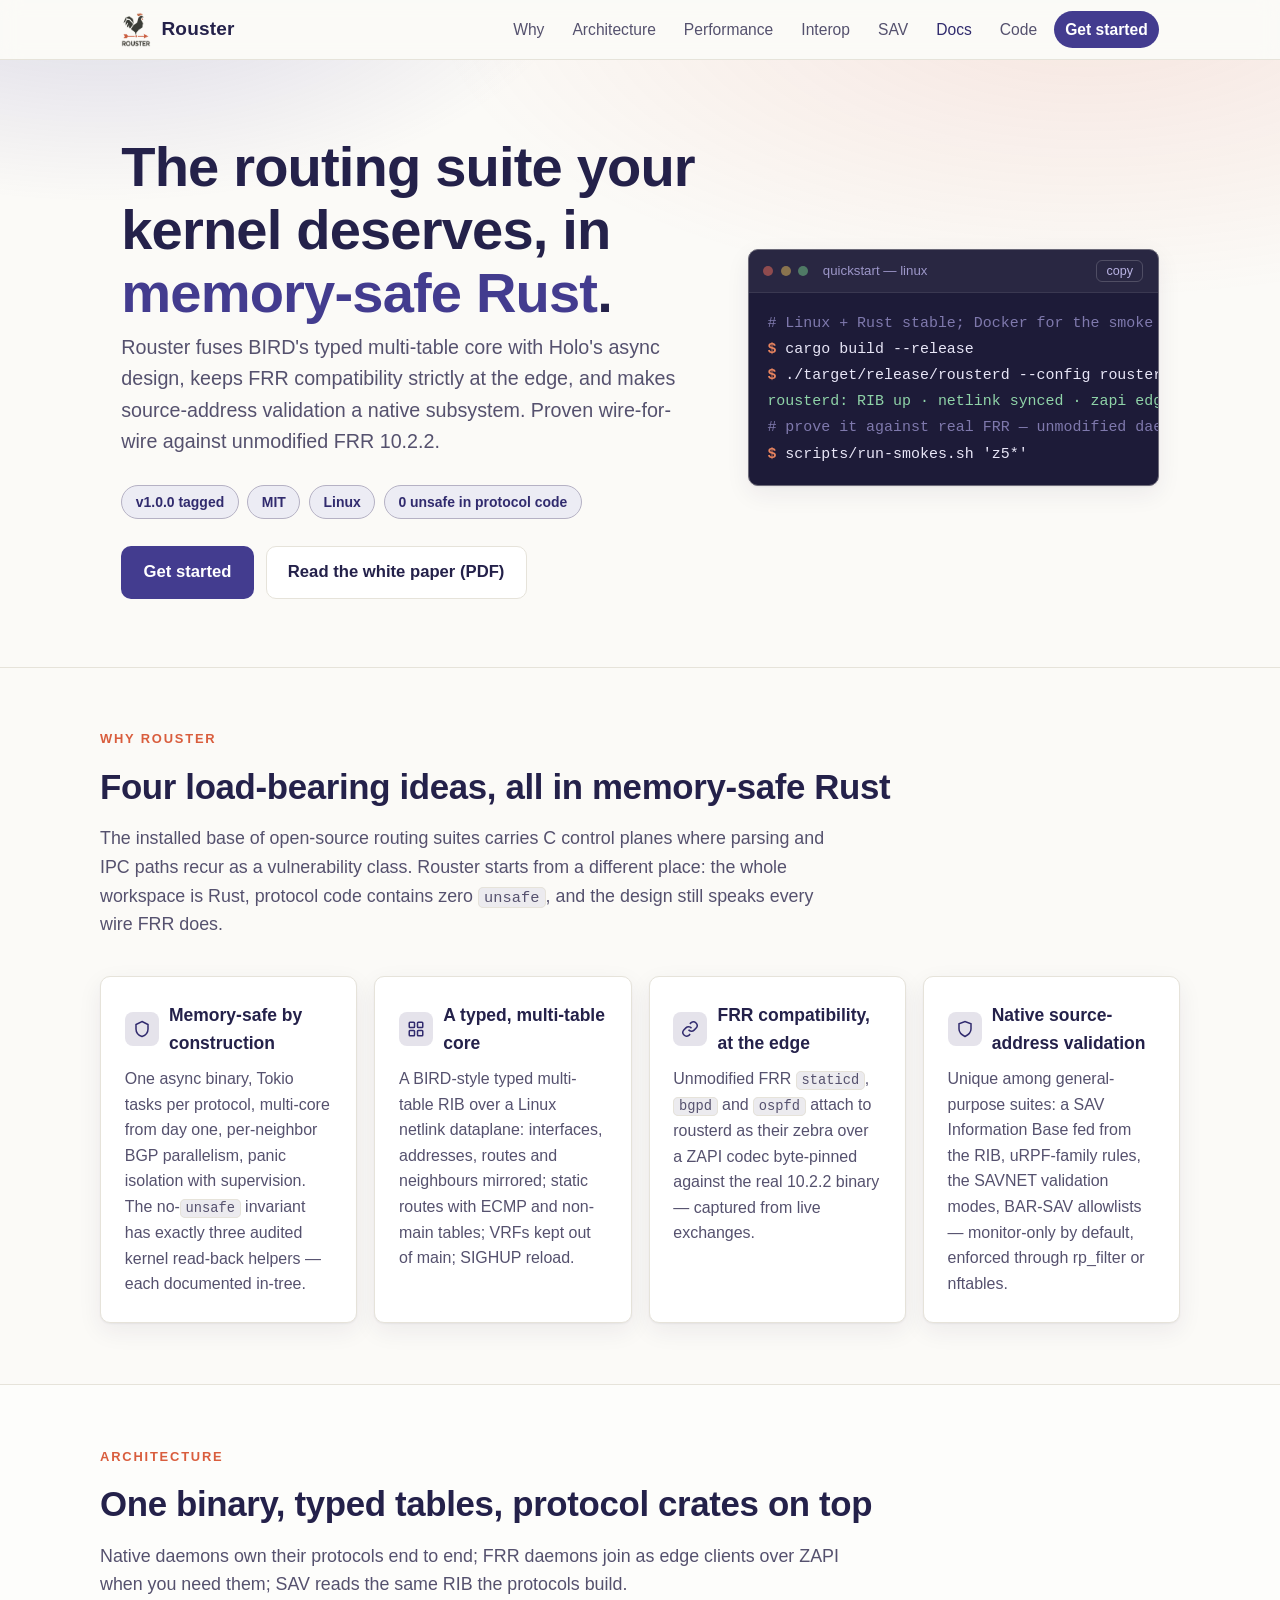
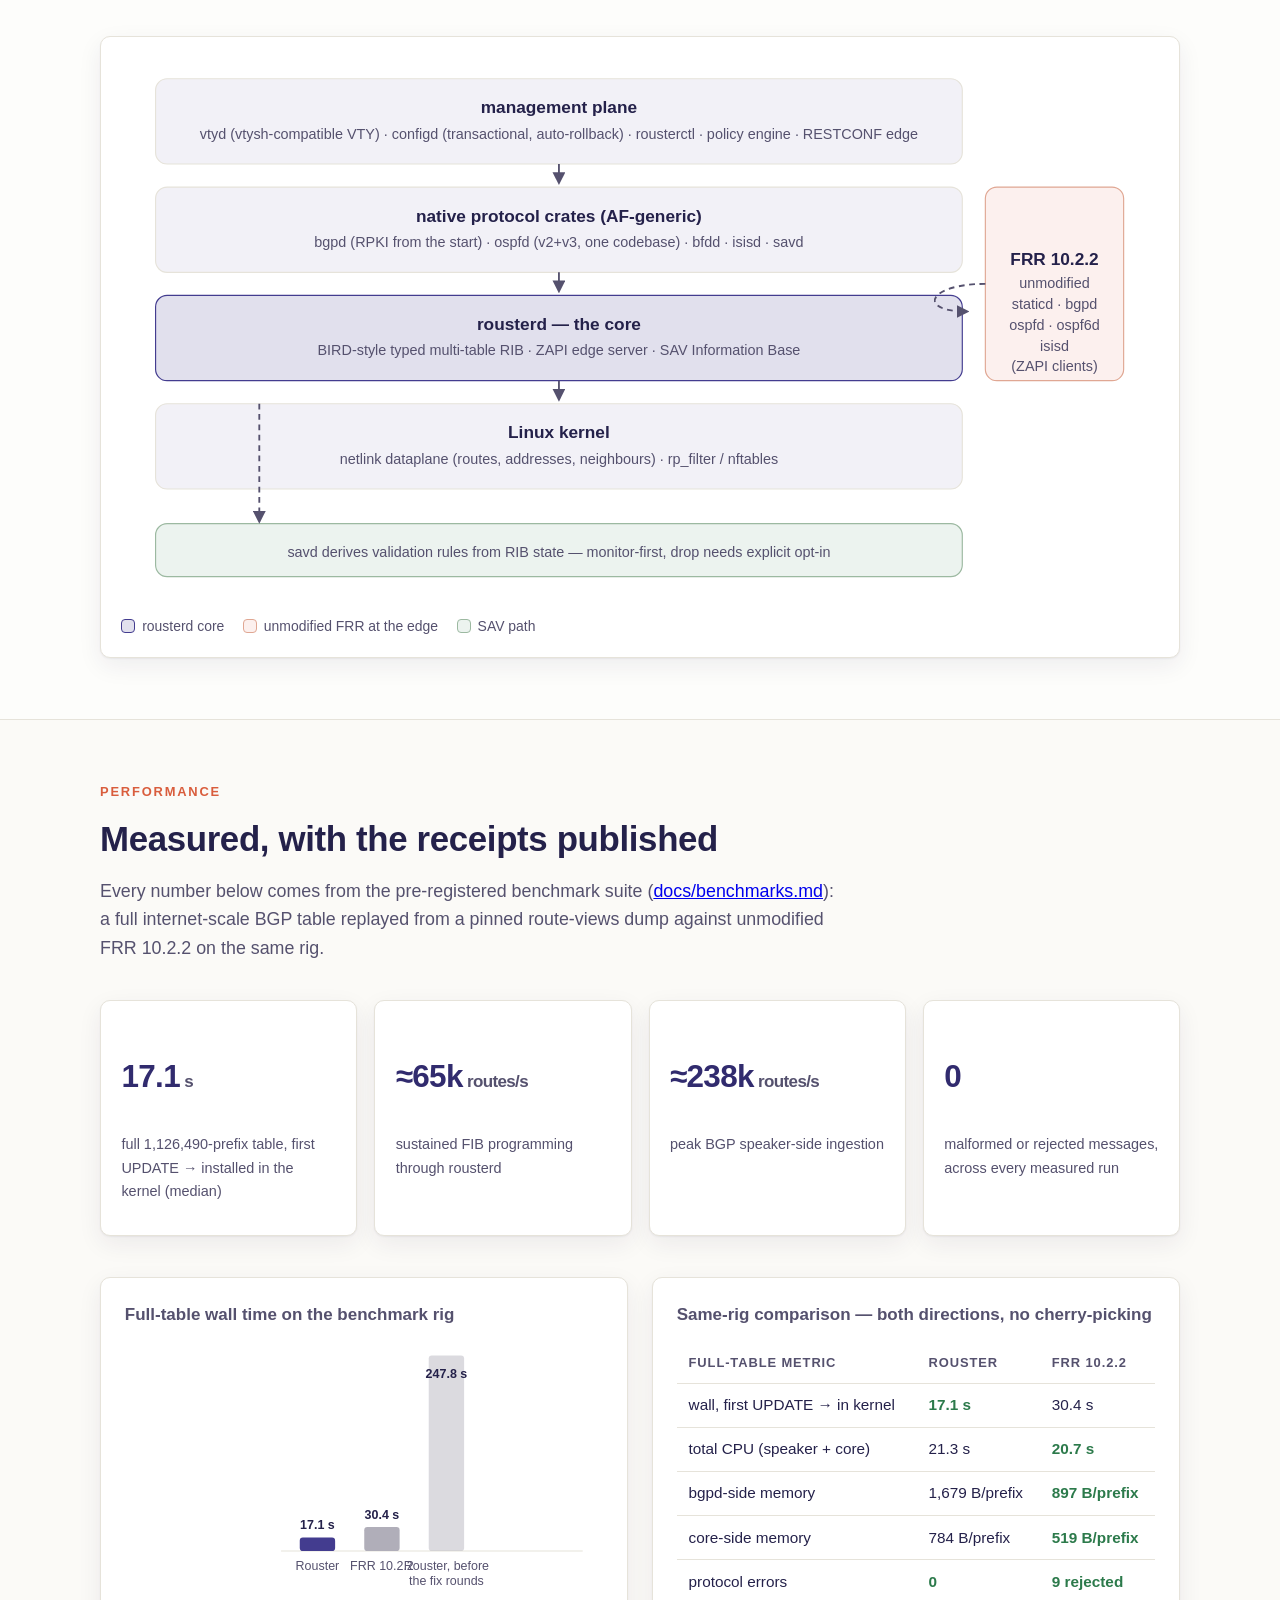
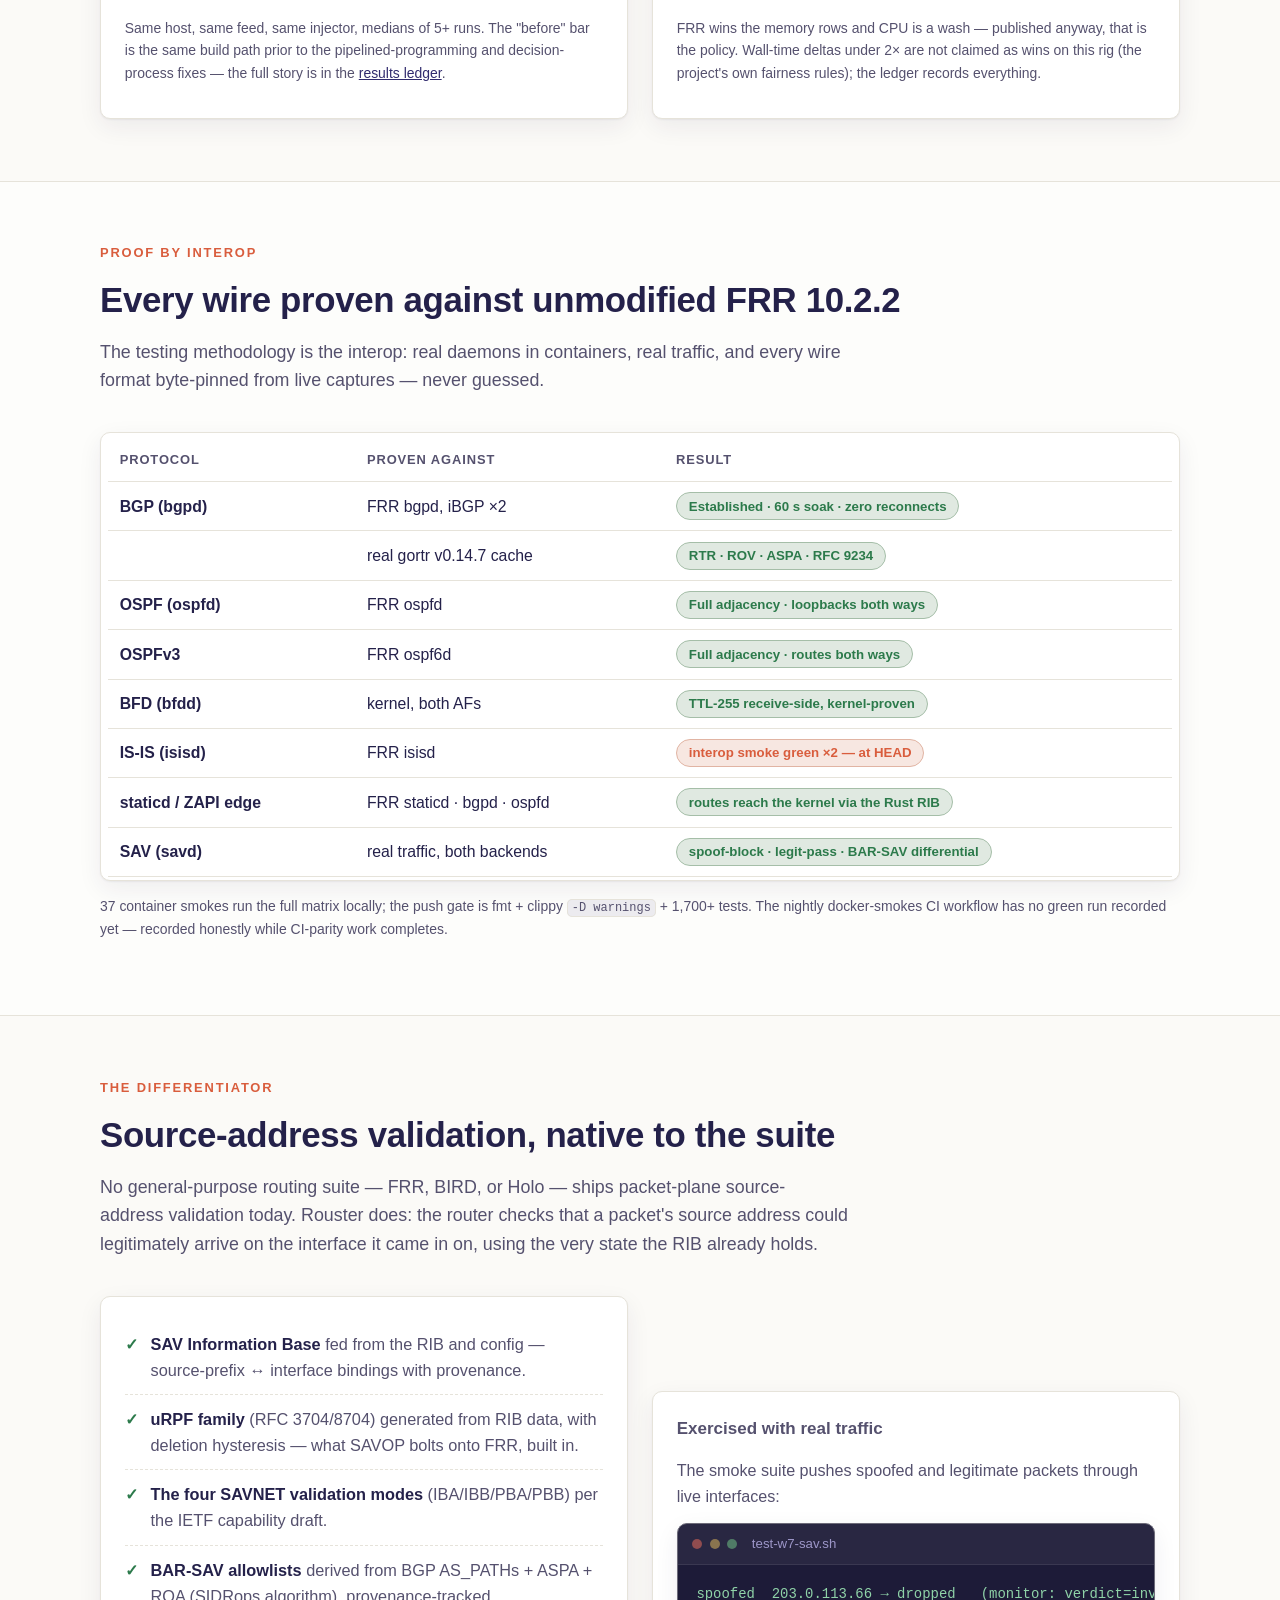
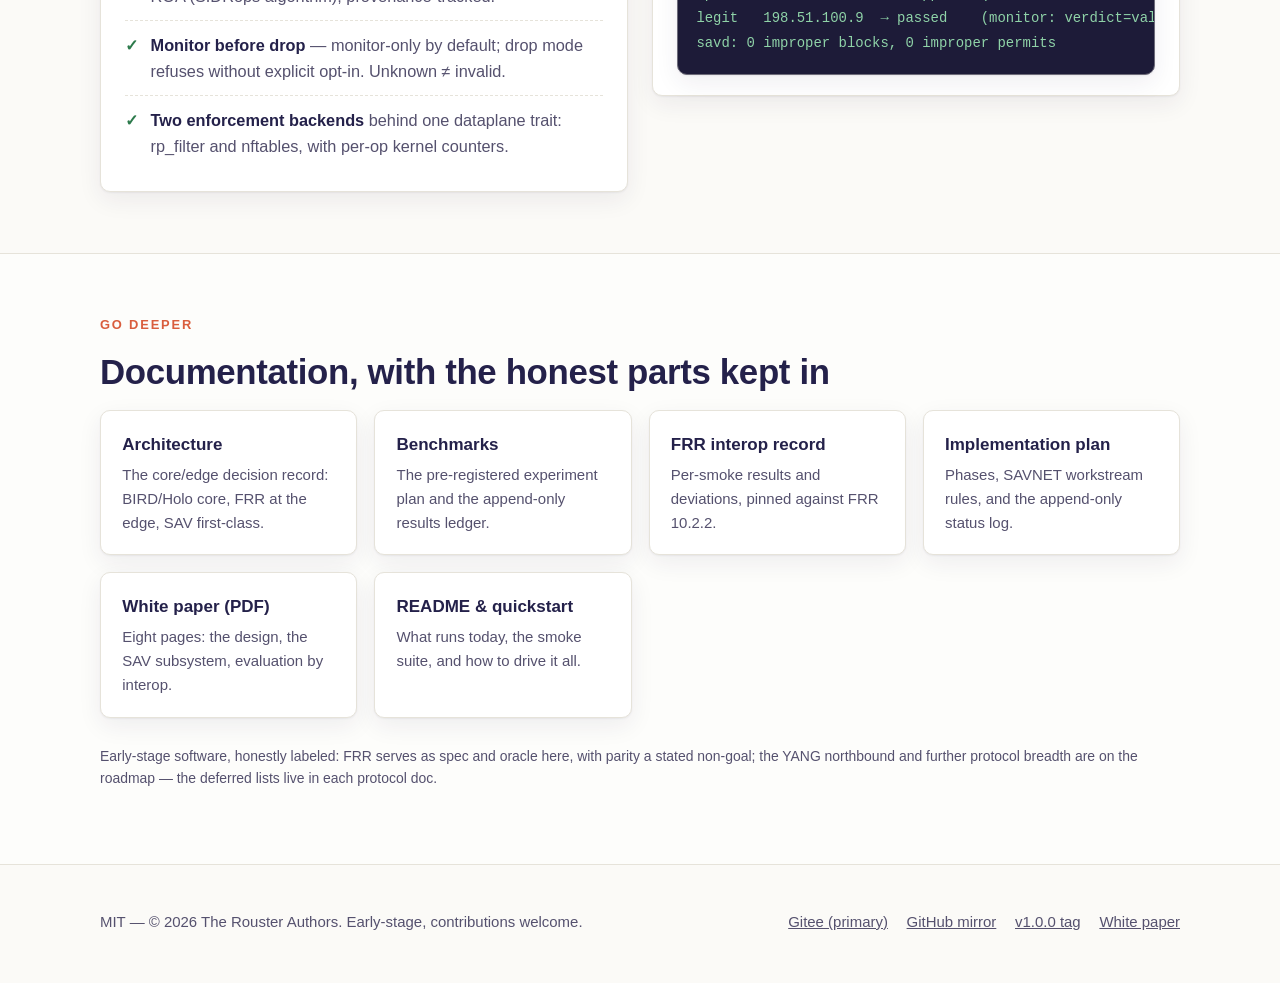
==== commit 01ff9622: "site: bump to v1.0.0 + the release paper on the live page" ====
--- a/site/index.html
+++ b/site/index.html
@@ -41,7 +41,7 @@
         compatibility strictly at the edge, and makes source-address validation a native subsystem.
         Proven wire-for-wire against unmodified FRR&nbsp;10.2.2.</p>
         <div class="hero-badges">
-          <span class="chip">v0.1.0 tagged</span>
+          <span class="chip">v1.0.0 tagged</span>
           <span class="chip">MIT</span>
           <span class="chip">Linux</span>
           <span class="chip">0 unsafe in protocol code</span>
@@ -382,7 +382,7 @@
       <nav class="footer-links" aria-label="Repository">
         <a href="https://gitee.com/drchenli/rouster">Gitee (primary)</a>
         <a href="https://github.com/li-ch/rouster">GitHub mirror</a>
-        <a href="https://gitee.com/drchenli/rouster/tree/v0.1.0">v0.1.0 tag</a>
+        <a href="https://gitee.com/drchenli/rouster/tree/v1.0.0">v1.0.0 tag</a>
         <a href="assets/whitepaper.pdf">White paper</a>
       </nav>
     </div>
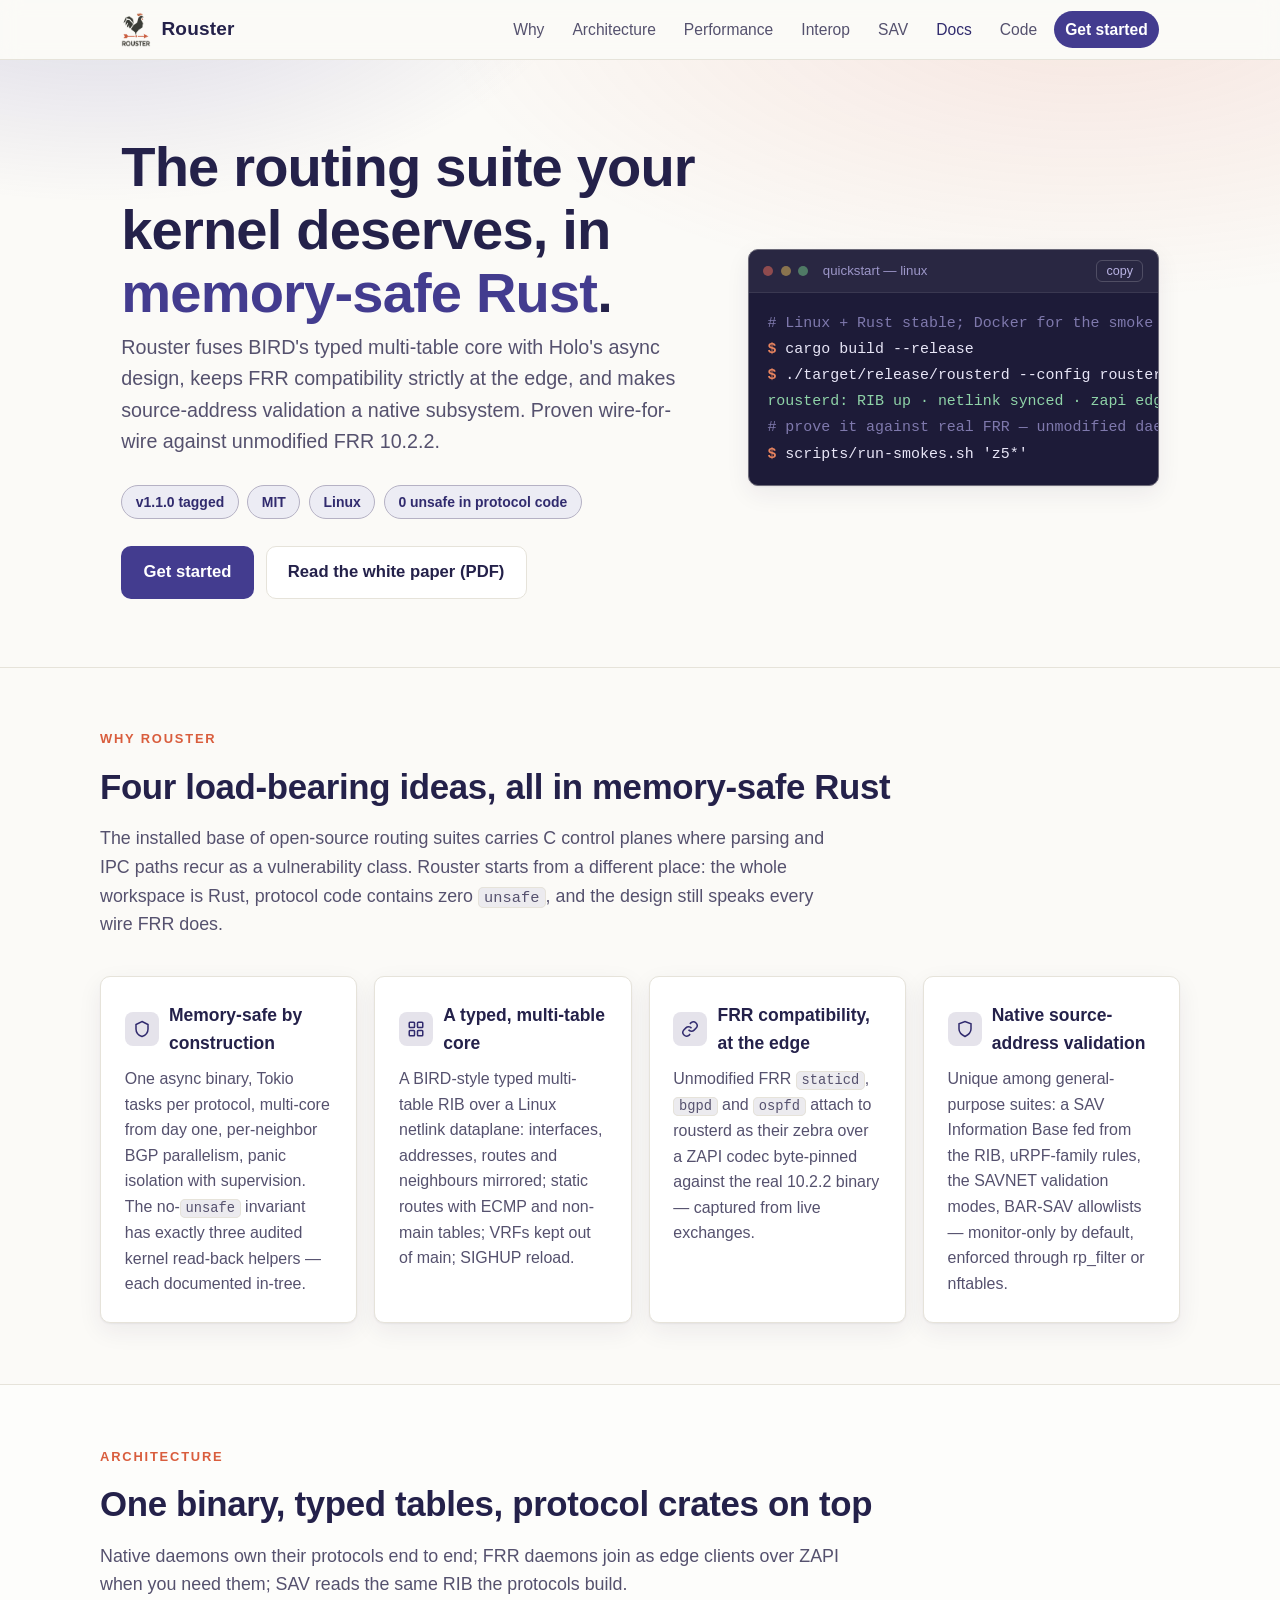
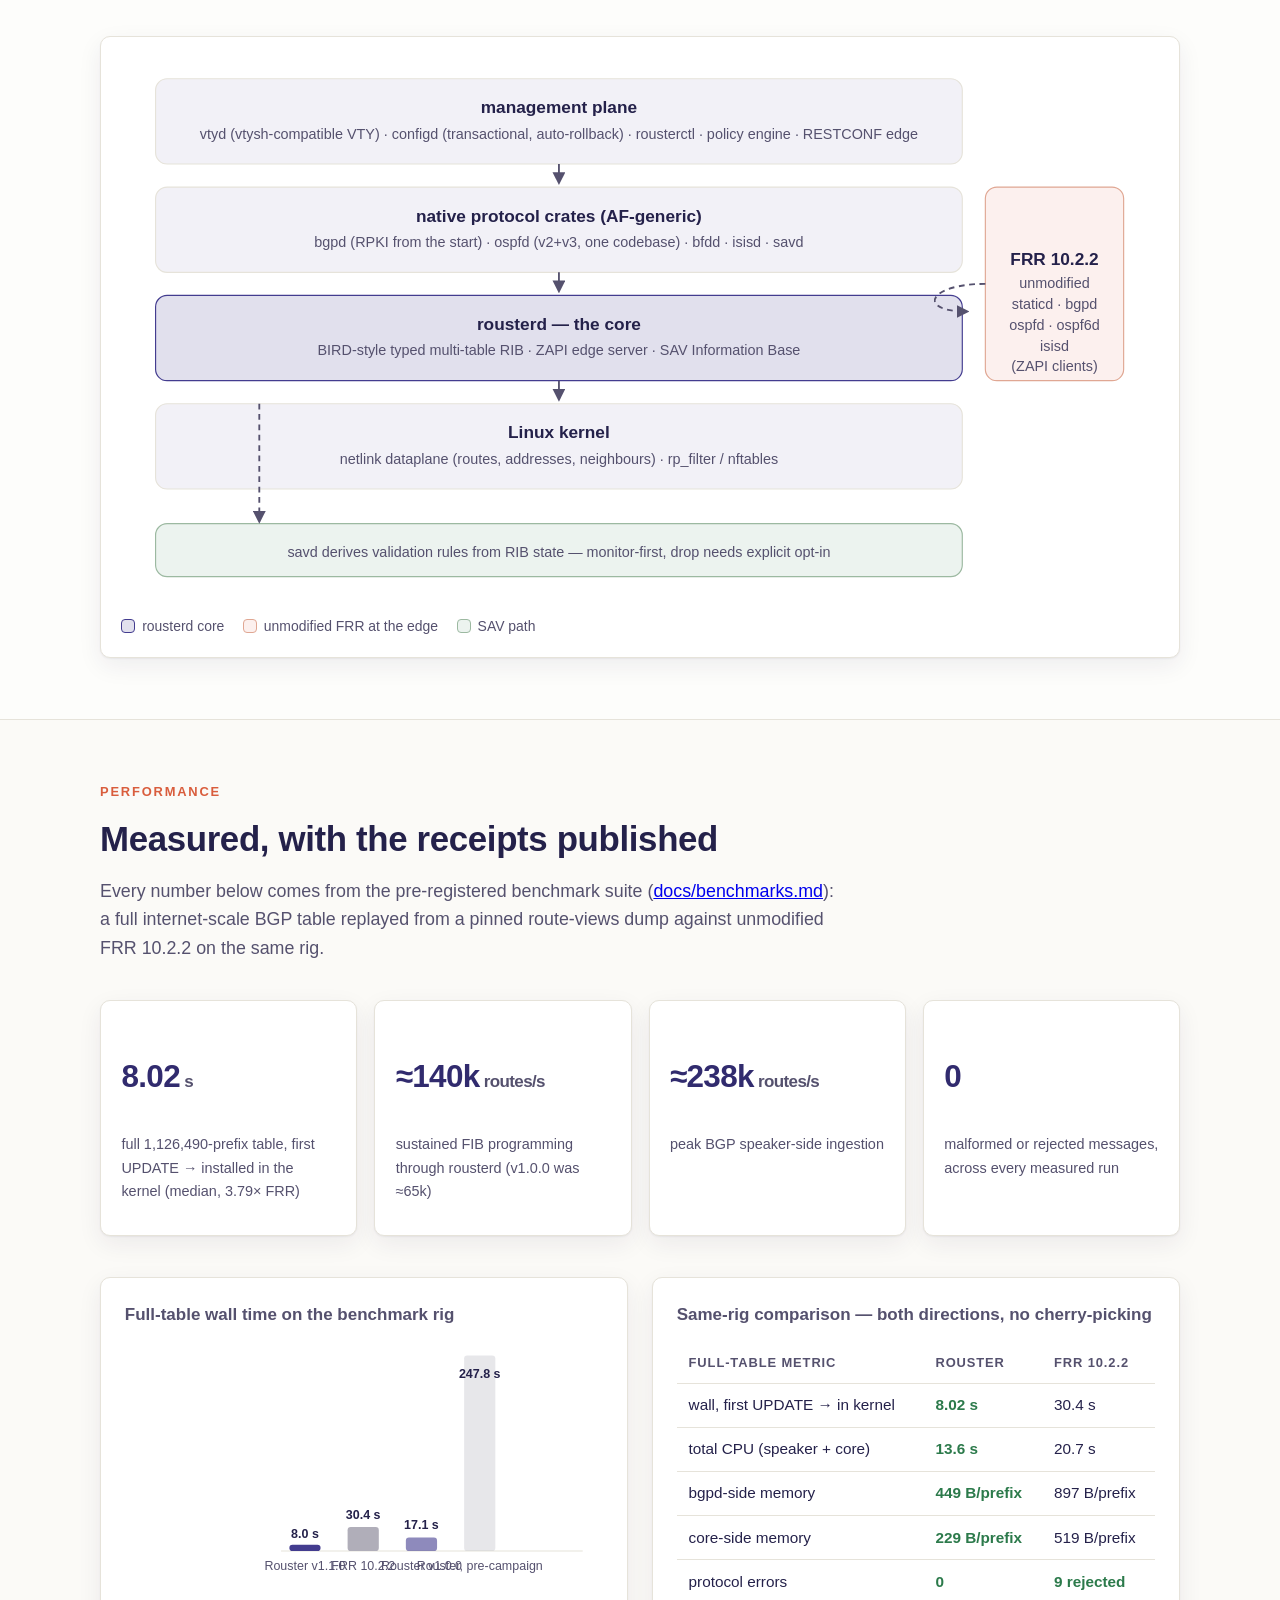
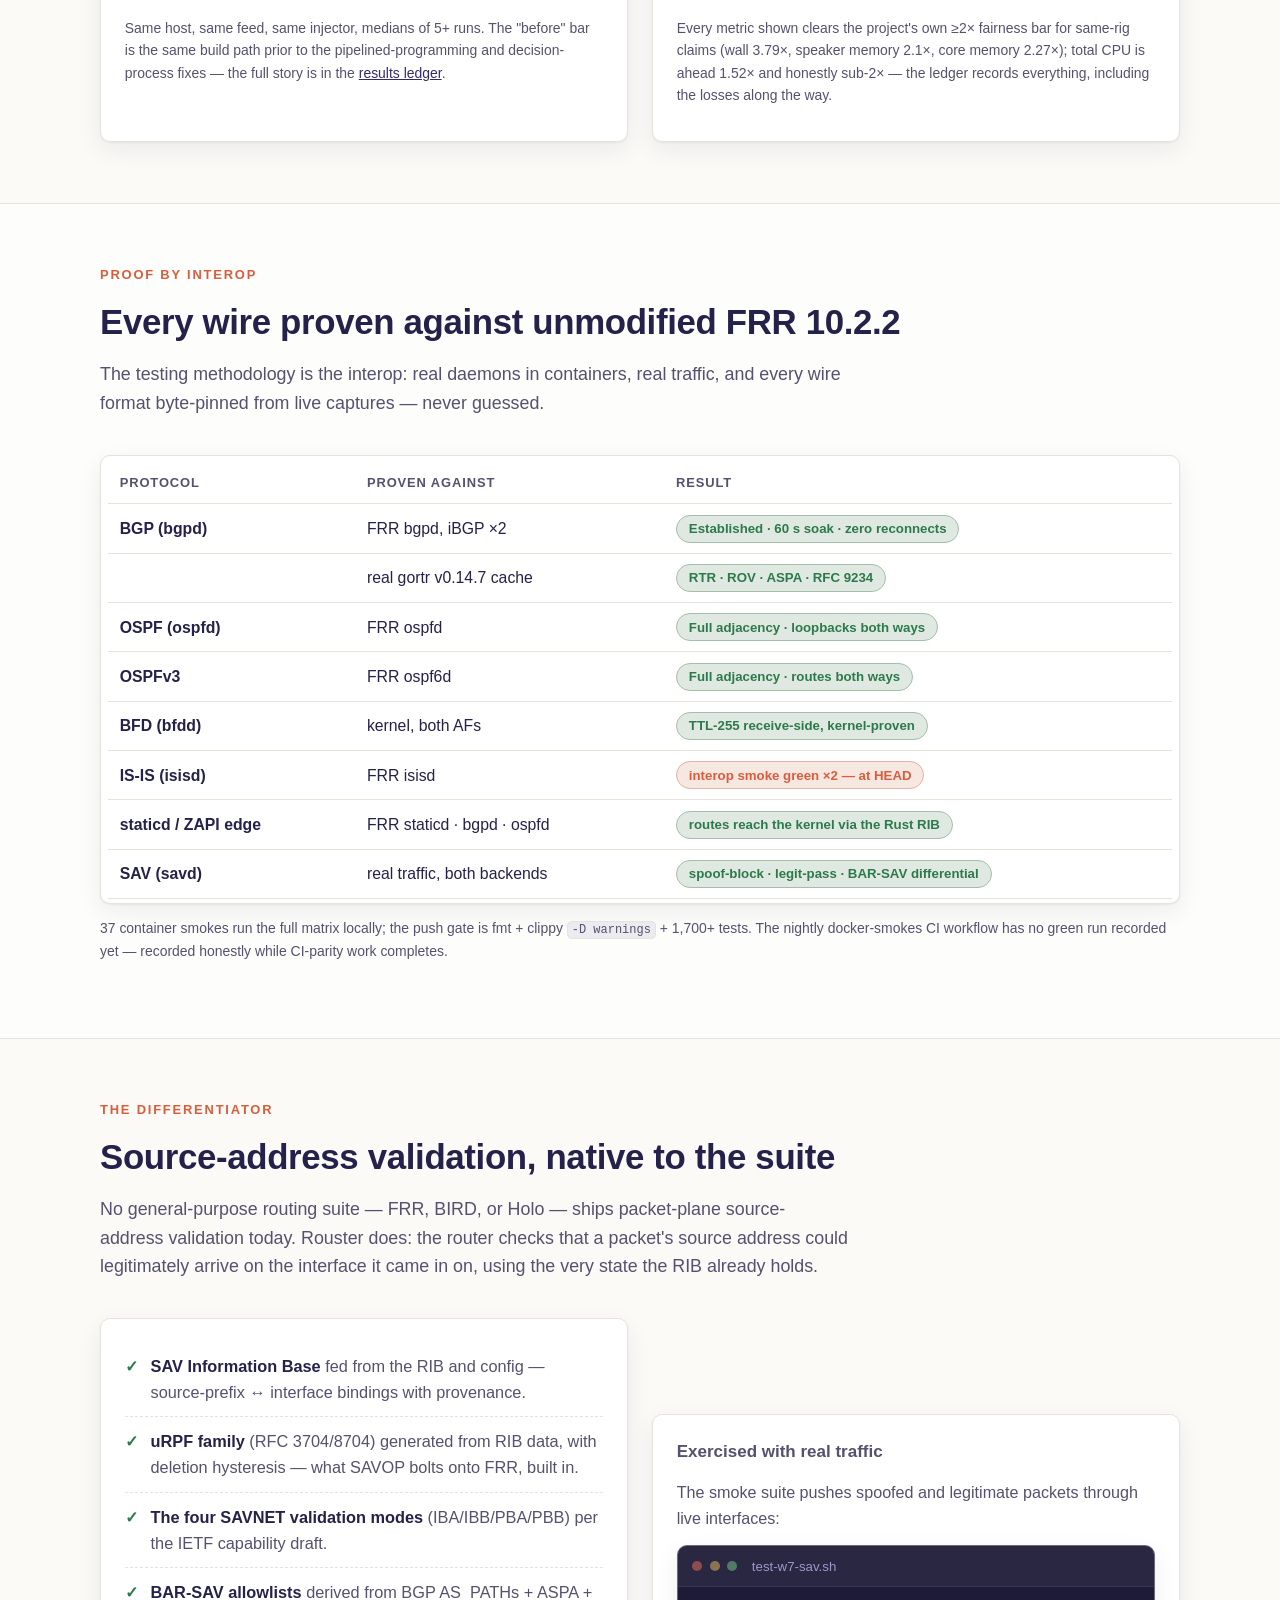
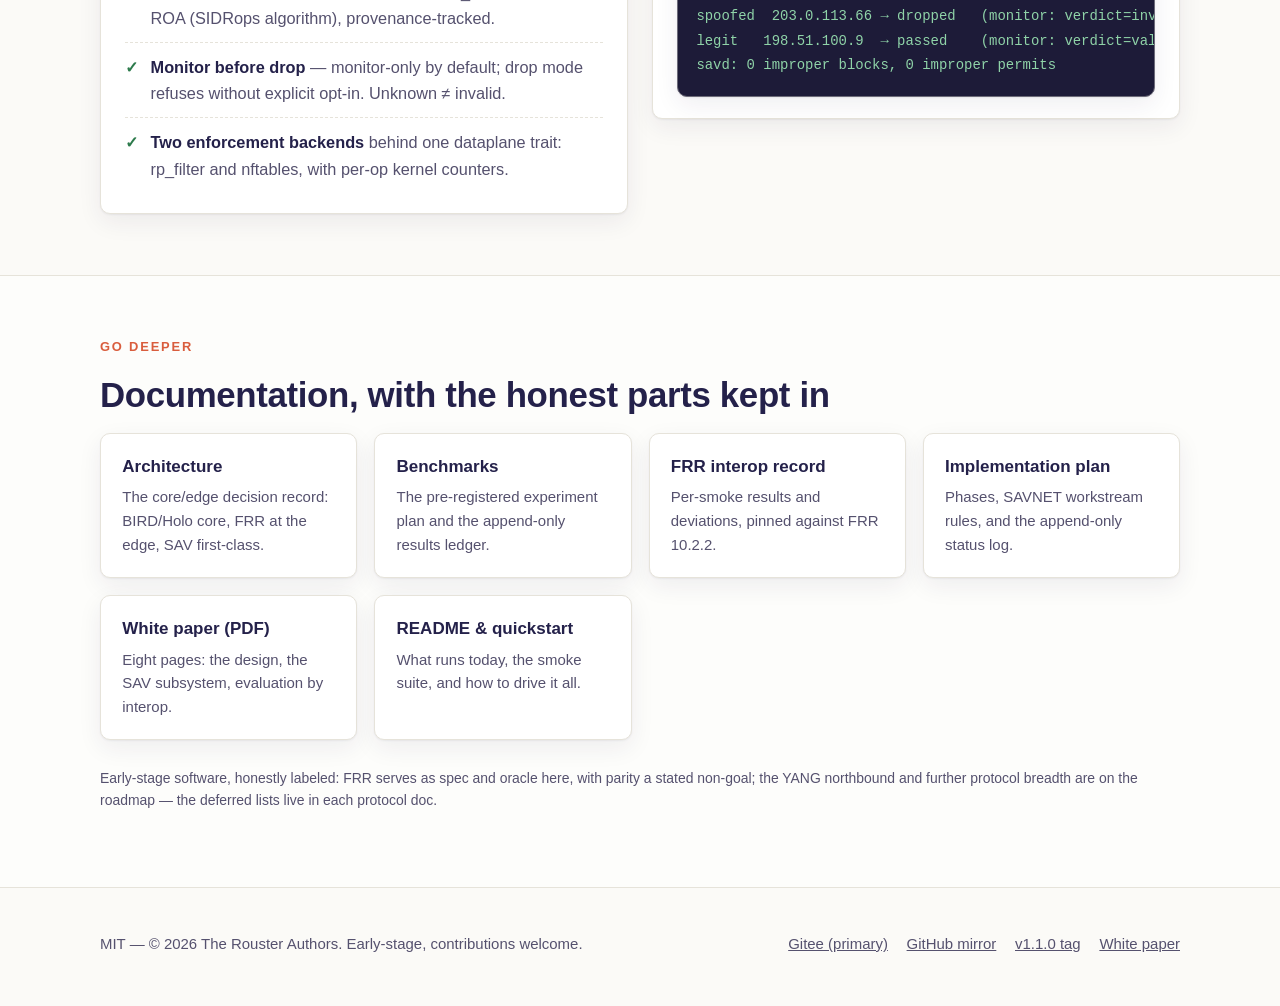
==== commit 9acbe653: "release: v1.1.0 — the performance release (wall 3.79x, memory 2.1x/2.27x ahead of FRR)" ====
--- a/site/index.html
+++ b/site/index.html
@@ -41,7 +41,7 @@
         compatibility strictly at the edge, and makes source-address validation a native subsystem.
         Proven wire-for-wire against unmodified FRR&nbsp;10.2.2.</p>
         <div class="hero-badges">
-          <span class="chip">v1.0.0 tagged</span>
+          <span class="chip">v1.1.0 tagged</span>
           <span class="chip">MIT</span>
           <span class="chip">Linux</span>
           <span class="chip">0 unsafe in protocol code</span>
@@ -199,12 +199,12 @@
 
         <div class="stat-grid">
           <div class="stat">
-            <p class="num">17.1<small>&nbsp;s</small></p>
-            <p class="lbl">full 1,126,490-prefix table, first UPDATE → installed in the kernel (median)</p>
+            <p class="num">8.02<small>&nbsp;s</small></p>
+            <p class="lbl">full 1,126,490-prefix table, first UPDATE → installed in the kernel (median, 3.79× FRR)</p>
           </div>
           <div class="stat">
-            <p class="num">≈65k<small>&nbsp;routes/s</small></p>
-            <p class="lbl">sustained FIB programming through rousterd</p>
+            <p class="num">≈140k<small>&nbsp;routes/s</small></p>
+            <p class="lbl">sustained FIB programming through rousterd (v1.0.0 was ≈65k)</p>
           </div>
           <div class="stat">
             <p class="num">≈238k<small>&nbsp;routes/s</small></p>
@@ -220,22 +220,25 @@
           <div class="panel">
             <h3>Full-table wall time on the benchmark rig</h3>
             <svg class="chart" viewBox="0 0 460 250" role="img" aria-labelledby="chart-title">
-              <title id="chart-title">Bar chart, one linear scale: full-table install wall time. Rouster 17.1 seconds, FRR 10.2.2 30.4 seconds, Rouster before the fix rounds 247.8 seconds.</title>
+              <title id="chart-title">Bar chart, one linear scale: full-table install wall time. Rouster 8.02 seconds (v1.1.0), Rouster 17.1 seconds (v1.0.0), FRR 10.2.2 30.4 seconds, Rouster pre-campaign 247.8 seconds (clipped).</title>
               <!-- baseline; scale 1 s = 0.76 px -->
               <line x1="150" y1="200" x2="440" y2="200" style="stroke:var(--line)"/>
-              <!-- Rouster 17.1 s -> 13 px -->
-              <rect x="168" y="187" width="34" height="13" rx="3" class="bar-rouster"/>
-              <text x="185" y="179" text-anchor="middle" class="val">17.1 s</text>
-              <text x="185" y="218" text-anchor="middle">Rouster</text>
+              <!-- Rouster v1.1.0 8.02 s -> 6 px -->
+              <rect x="158" y="194" width="30" height="6" rx="3" class="bar-rouster"/>
+              <text x="173" y="187" text-anchor="middle" class="val">8.0 s</text>
+              <text x="173" y="218" text-anchor="middle">Rouster v1.1.0</text>
               <!-- FRR 30.4 s -> 23 px -->
-              <rect x="230" y="177" width="34" height="23" rx="3" class="bar-frr"/>
-              <text x="247" y="169" text-anchor="middle" class="val">30.4 s</text>
-              <text x="247" y="218" text-anchor="middle">FRR 10.2.2</text>
-              <!-- Rouster before the fix rounds: 247.8 s -> 188 px (clipped at the top) -->
-              <rect x="292" y="12" width="34" height="188" rx="3" class="bar-frr" style="opacity:0.45"/>
-              <text x="309" y="34" text-anchor="middle" class="val">247.8 s</text>
-              <text x="309" y="218" text-anchor="middle">Rouster, before</text>
-              <text x="309" y="233" text-anchor="middle">the fix rounds</text>
+              <rect x="214" y="177" width="30" height="23" rx="3" class="bar-frr"/>
+              <text x="229" y="169" text-anchor="middle" class="val">30.4 s</text>
+              <text x="229" y="218" text-anchor="middle">FRR 10.2.2</text>
+              <!-- Rouster v1.0.0 17.1 s -> 13 px -->
+              <rect x="270" y="187" width="30" height="13" rx="3" class="bar-rouster" style="opacity:0.6"/>
+              <text x="285" y="179" text-anchor="middle" class="val">17.1 s</text>
+              <text x="285" y="218" text-anchor="middle">Rouster v1.0.0</text>
+              <!-- Rouster pre-campaign: 247.8 s -> 188 px (clipped) -->
+              <rect x="326" y="12" width="30" height="188" rx="3" class="bar-frr" style="opacity:0.3"/>
+              <text x="341" y="34" text-anchor="middle" class="val">247.8 s</text>
+              <text x="341" y="218" text-anchor="middle">Rouster, pre-campaign</text>
             </svg>
             <p class="footnote">Same host, same feed, same injector, medians of 5+ runs. The
             "before" bar is the same build path prior to the pipelined-programming and
@@ -247,16 +250,17 @@
             <table class="cmp">
               <thead><tr><th>full-table metric</th><th>Rouster</th><th>FRR 10.2.2</th></tr></thead>
               <tbody>
-                <tr><td>wall, first UPDATE → in kernel</td><td class="win">17.1 s</td><td>30.4 s</td></tr>
-                <tr><td>total CPU (speaker + core)</td><td>21.3 s</td><td class="win">20.7 s</td></tr>
-                <tr><td>bgpd-side memory</td><td>1,679 B/prefix</td><td class="win">897 B/prefix</td></tr>
-                <tr><td>core-side memory</td><td>784 B/prefix</td><td class="win">519 B/prefix</td></tr>
+                <tr><td>wall, first UPDATE → in kernel</td><td class="win">8.02 s</td><td>30.4 s</td></tr>
+                <tr><td>total CPU (speaker + core)</td><td class="win">13.6 s</td><td>20.7 s</td></tr>
+                <tr><td>bgpd-side memory</td><td class="win">449 B/prefix</td><td>897 B/prefix</td></tr>
+                <tr><td>core-side memory</td><td class="win">229 B/prefix</td><td>519 B/prefix</td></tr>
                 <tr><td>protocol errors</td><td class="win">0</td><td class="win">9 rejected</td></tr>
               </tbody>
             </table>
-            <p class="footnote">FRR wins the memory rows and CPU is a wash — published anyway,
-            that is the policy. Wall-time deltas under 2× are not claimed as wins on this rig
-            (the project's own fairness rules); the ledger records everything.</p>
+            <p class="footnote">Every metric shown clears the project's own ≥2× fairness bar for
+            same-rig claims (wall 3.79×, speaker memory 2.1×, core memory 2.27×);
+            total CPU is ahead 1.52× and honestly sub-2× — the ledger records
+            everything, including the losses along the way.</p>
           </div>
         </div>
       </div>
@@ -382,7 +386,7 @@
       <nav class="footer-links" aria-label="Repository">
         <a href="https://gitee.com/drchenli/rouster">Gitee (primary)</a>
         <a href="https://github.com/li-ch/rouster">GitHub mirror</a>
-        <a href="https://gitee.com/drchenli/rouster/tree/v1.0.0">v1.0.0 tag</a>
+        <a href="https://gitee.com/drchenli/rouster/tree/v1.1.0">v1.1.0 tag</a>
         <a href="assets/whitepaper.pdf">White paper</a>
       </nav>
     </div>
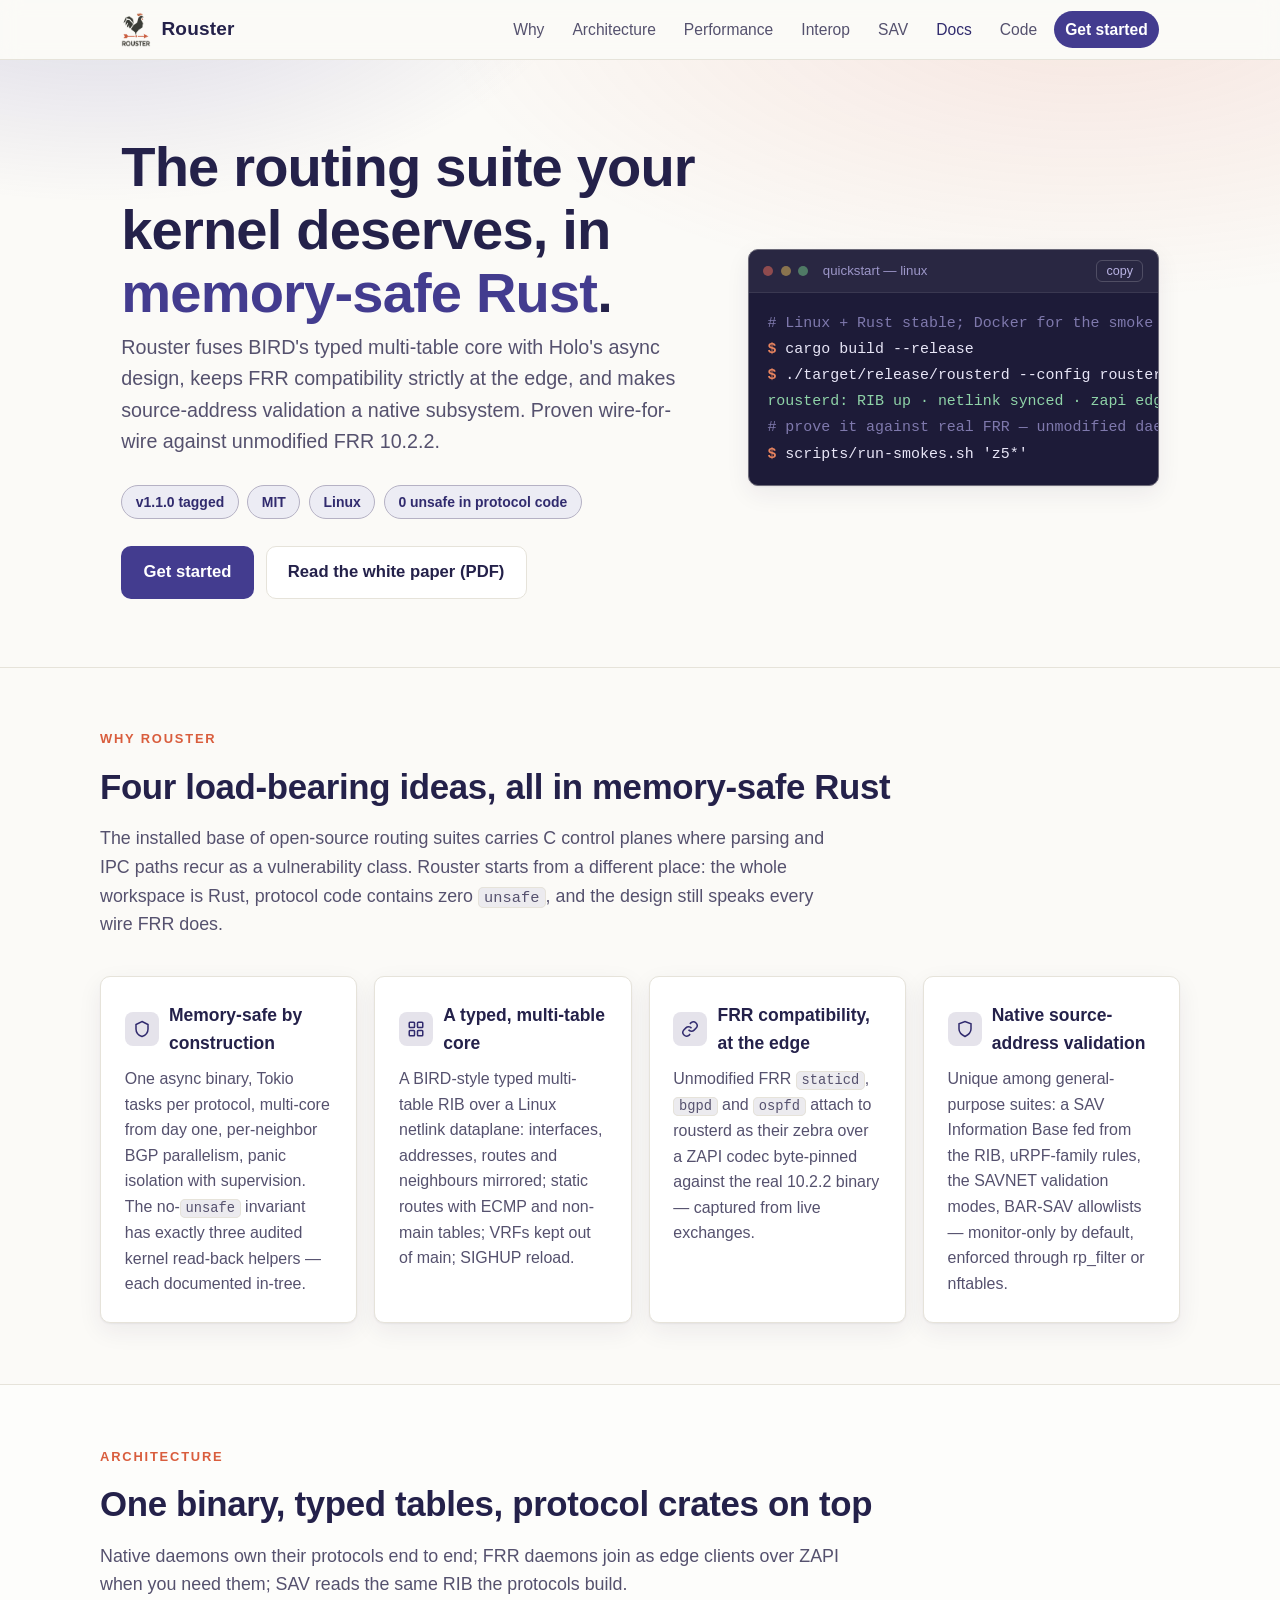
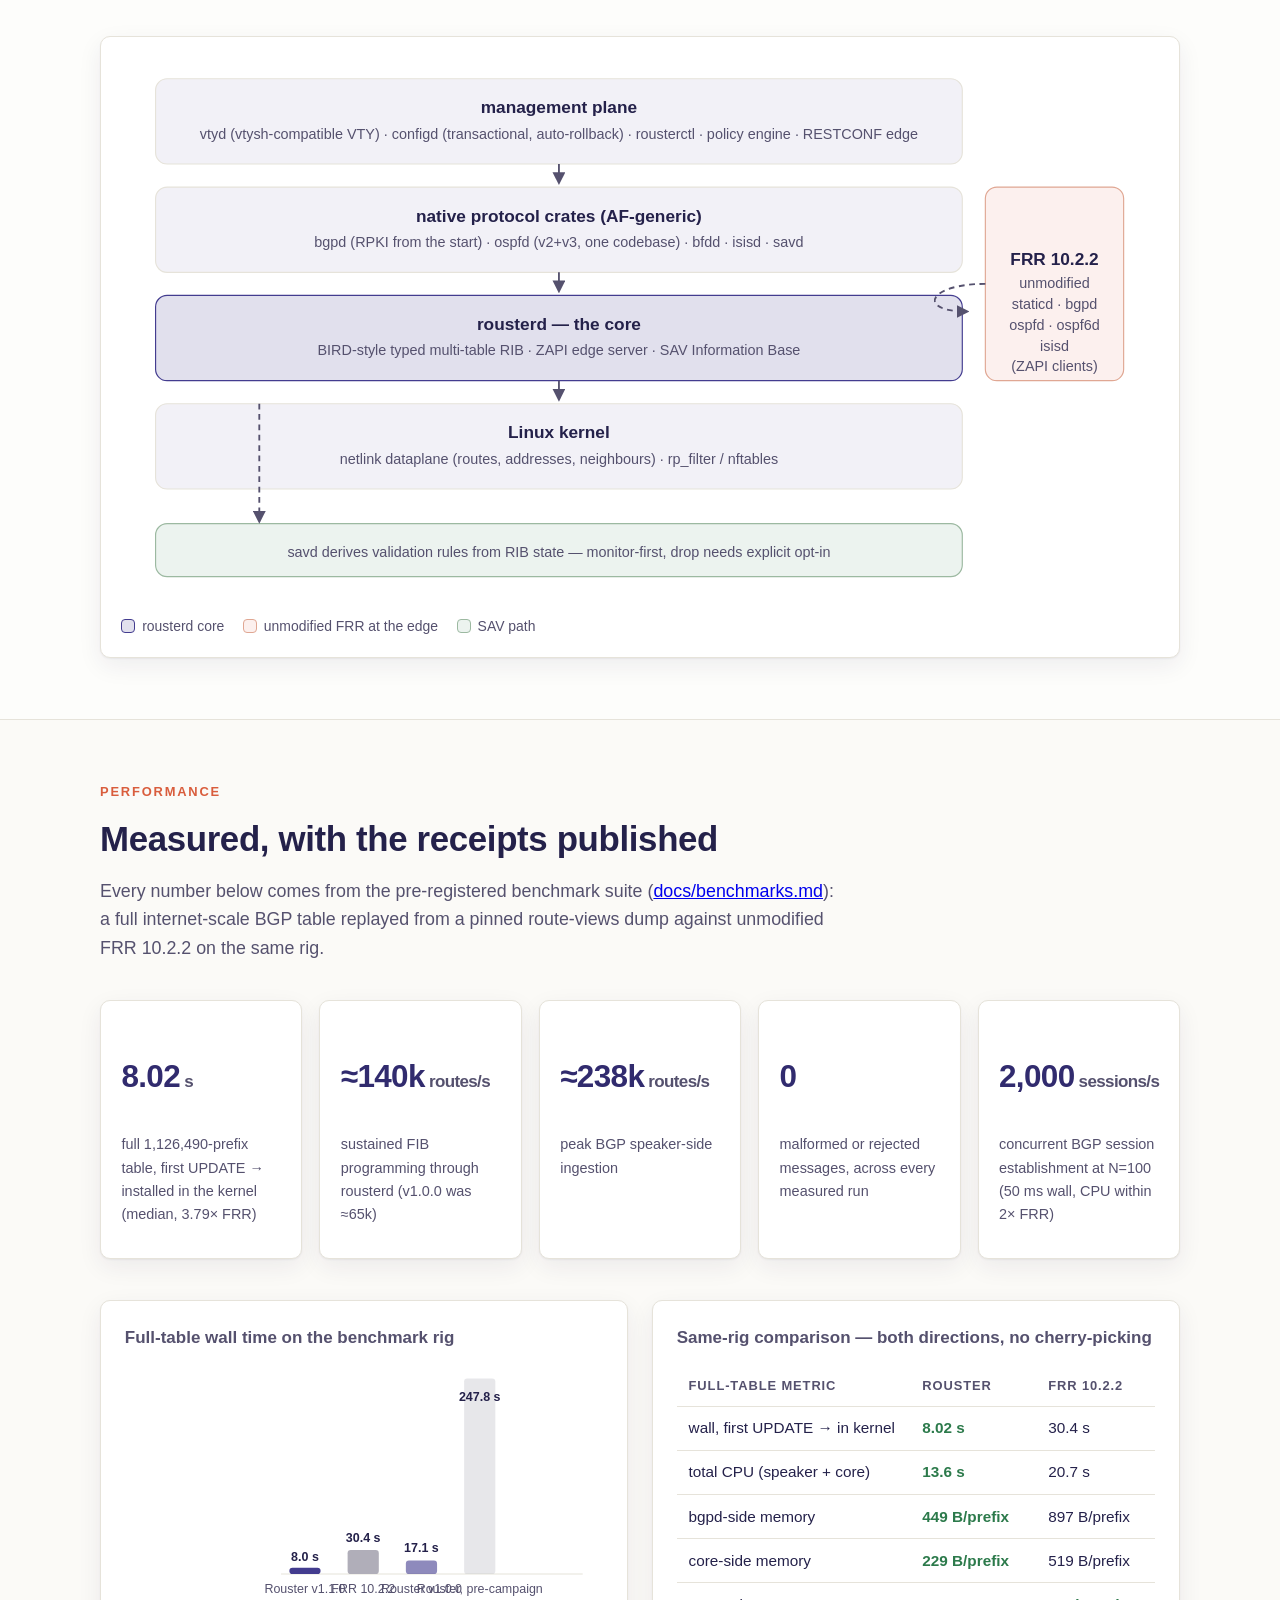
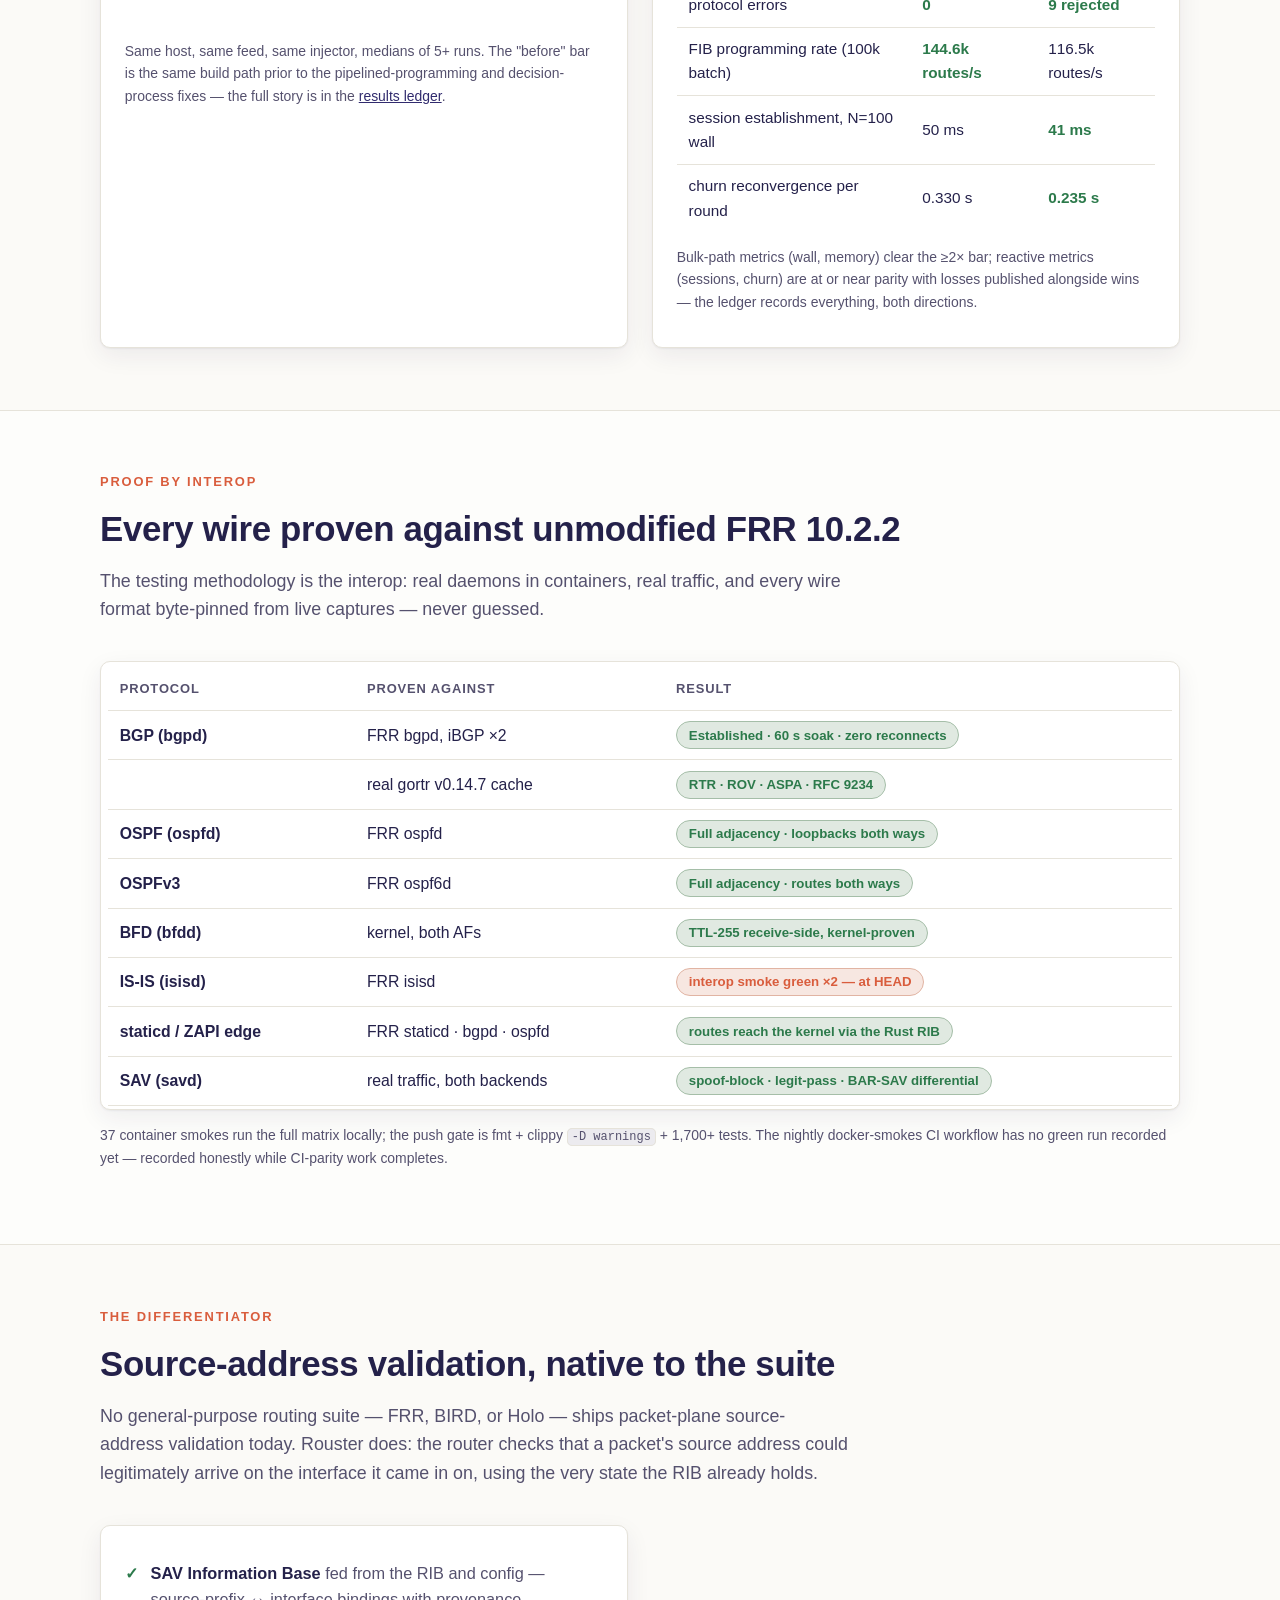
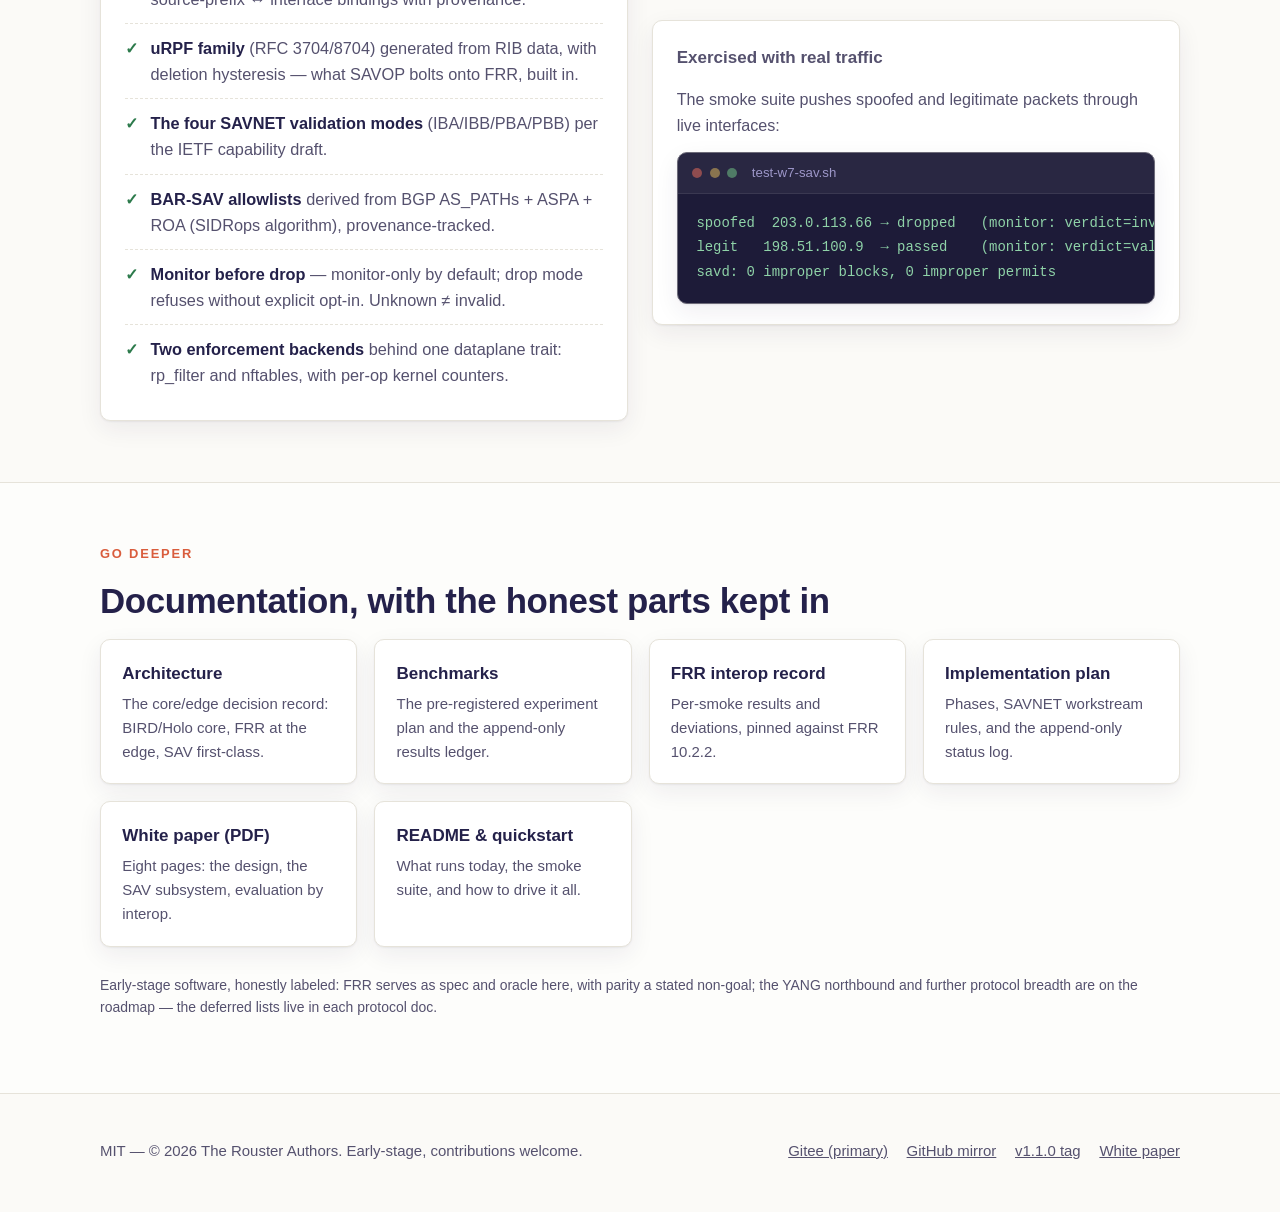
==== commit be68f5a3: "site+paper: the complete performance picture — sessions, churn, FIB rate (all experiments published)" ====
--- a/site/index.html
+++ b/site/index.html
@@ -214,6 +214,10 @@
             <p class="num">0</p>
             <p class="lbl">malformed or rejected messages, across every measured run</p>
           </div>
+          <div class="stat">
+            <p class="num">2,000<small>&nbsp;sessions/s</small></p>
+            <p class="lbl">concurrent BGP session establishment at N=100 (50 ms wall, CPU within 2× FRR)</p>
+          </div>
         </div>
 
         <div class="perf-grid">
@@ -255,12 +259,14 @@
                 <tr><td>bgpd-side memory</td><td class="win">449 B/prefix</td><td>897 B/prefix</td></tr>
                 <tr><td>core-side memory</td><td class="win">229 B/prefix</td><td>519 B/prefix</td></tr>
                 <tr><td>protocol errors</td><td class="win">0</td><td class="win">9 rejected</td></tr>
+                <tr><td>FIB programming rate (100k batch)</td><td class="win">144.6k routes/s</td><td>116.5k routes/s</td></tr>
+                <tr><td>session establishment, N=100 wall</td><td>50 ms</td><td class="win">41 ms</td></tr>
+                <tr><td>churn reconvergence per round</td><td>0.330 s</td><td class="win">0.235 s</td></tr>
               </tbody>
             </table>
-            <p class="footnote">Every metric shown clears the project's own ≥2× fairness bar for
-            same-rig claims (wall 3.79×, speaker memory 2.1×, core memory 2.27×);
-            total CPU is ahead 1.52× and honestly sub-2× — the ledger records
-            everything, including the losses along the way.</p>
+            <p class="footnote">Bulk-path metrics (wall, memory) clear the ≥2× bar; reactive
+            metrics (sessions, churn) are at or near parity with losses published
+            alongside wins — the ledger records everything, both directions.</p>
           </div>
         </div>
       </div>
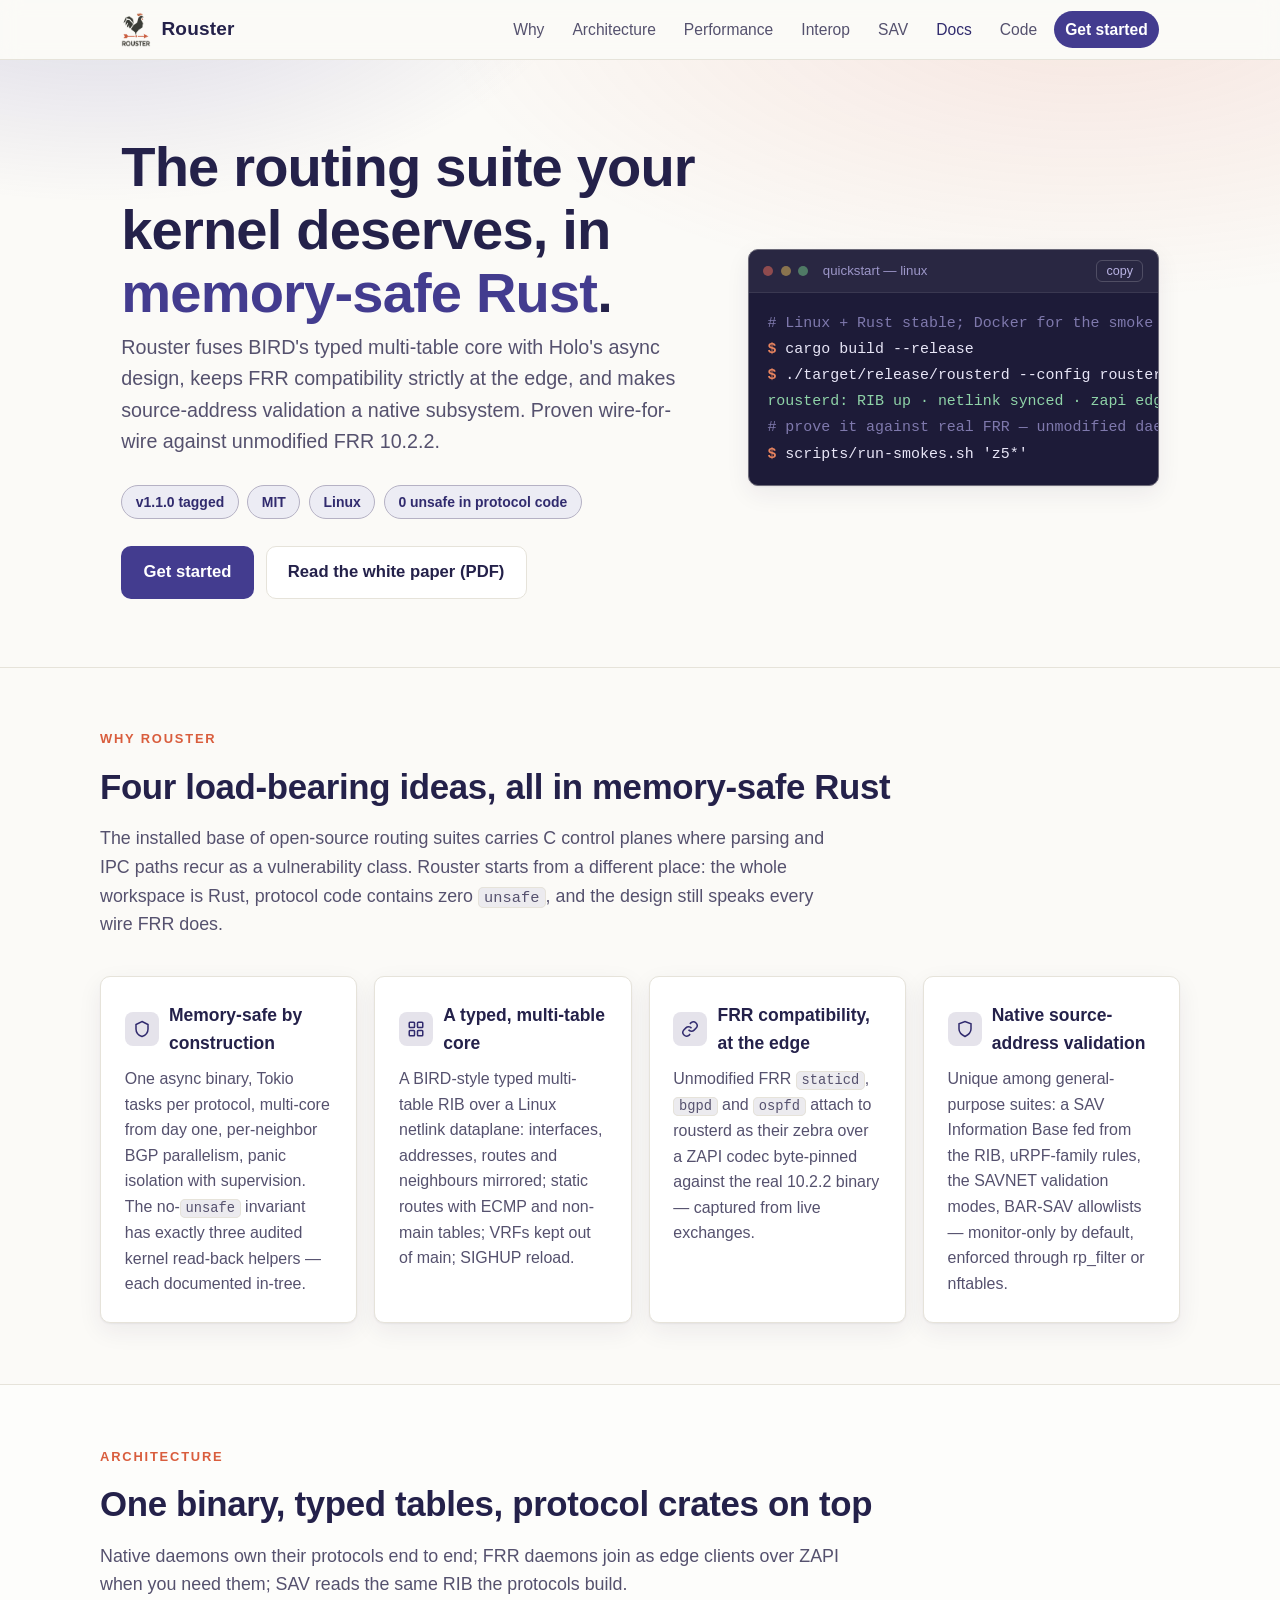
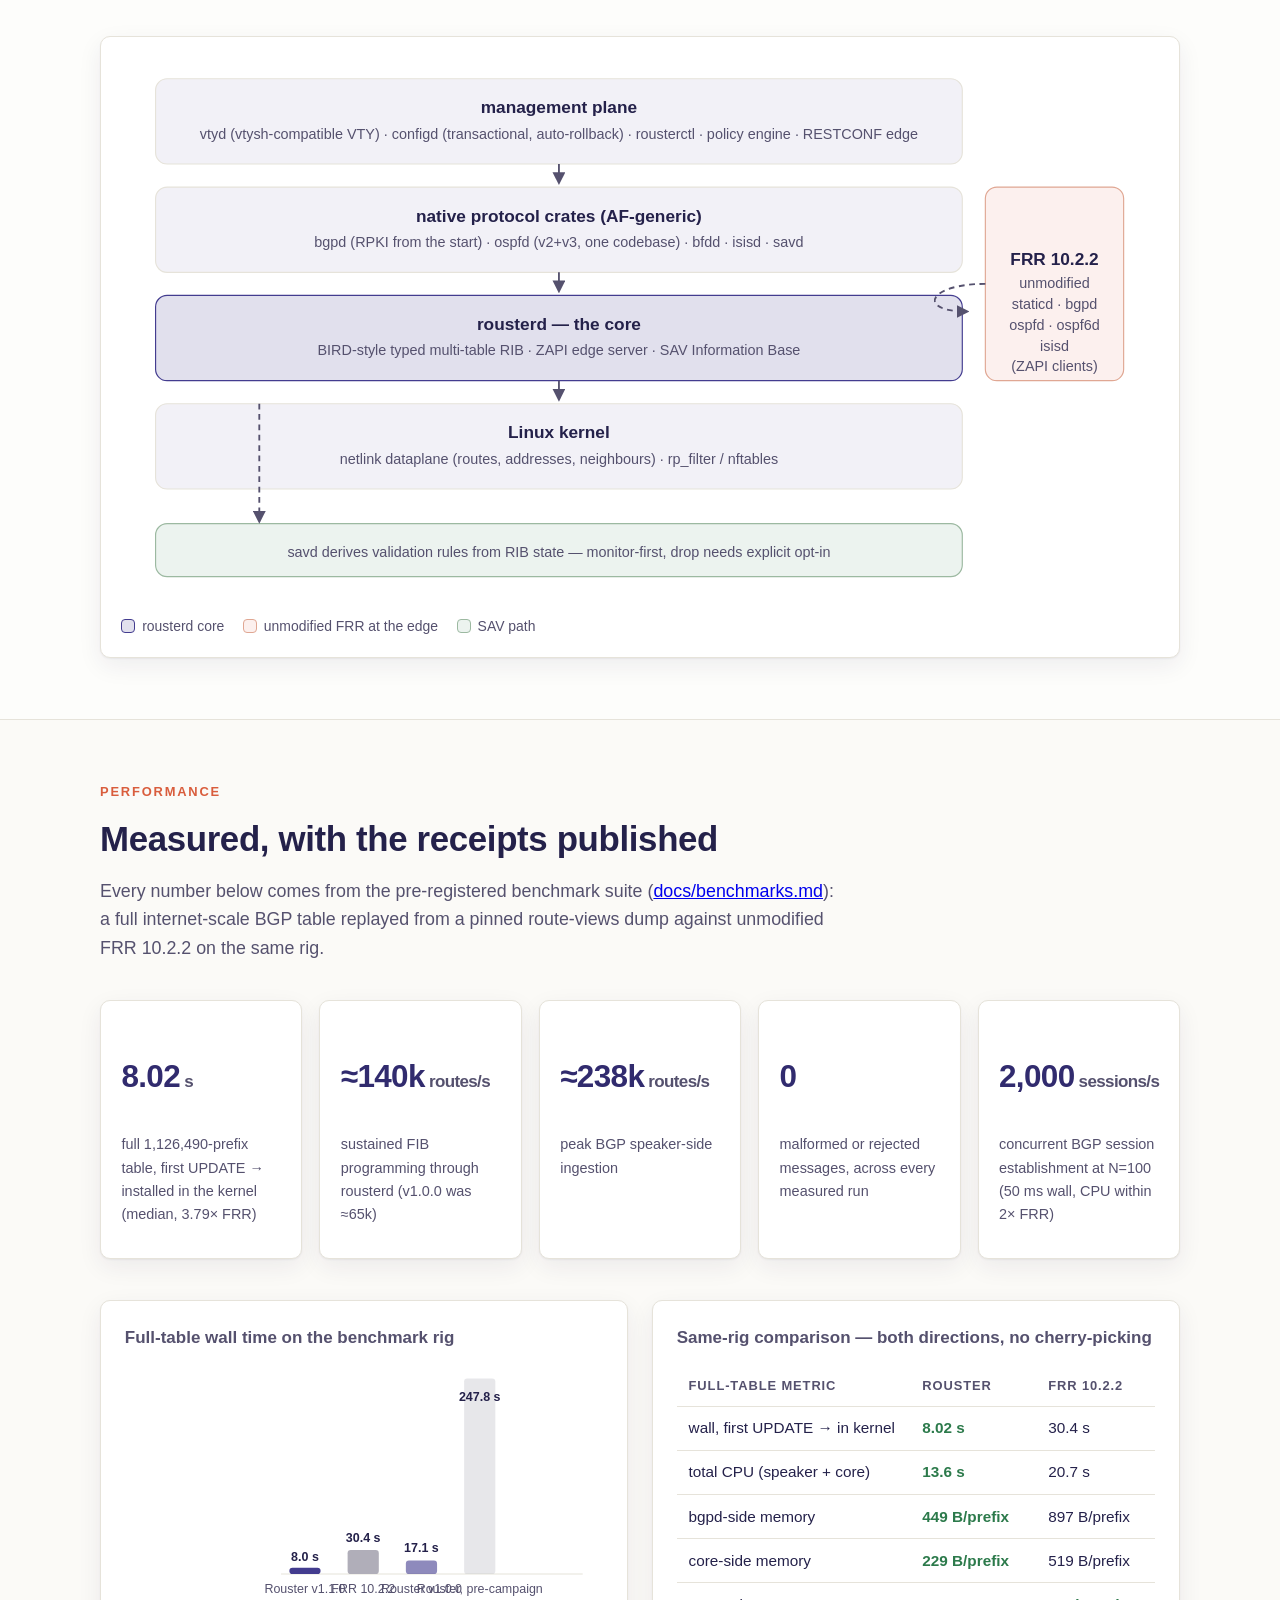
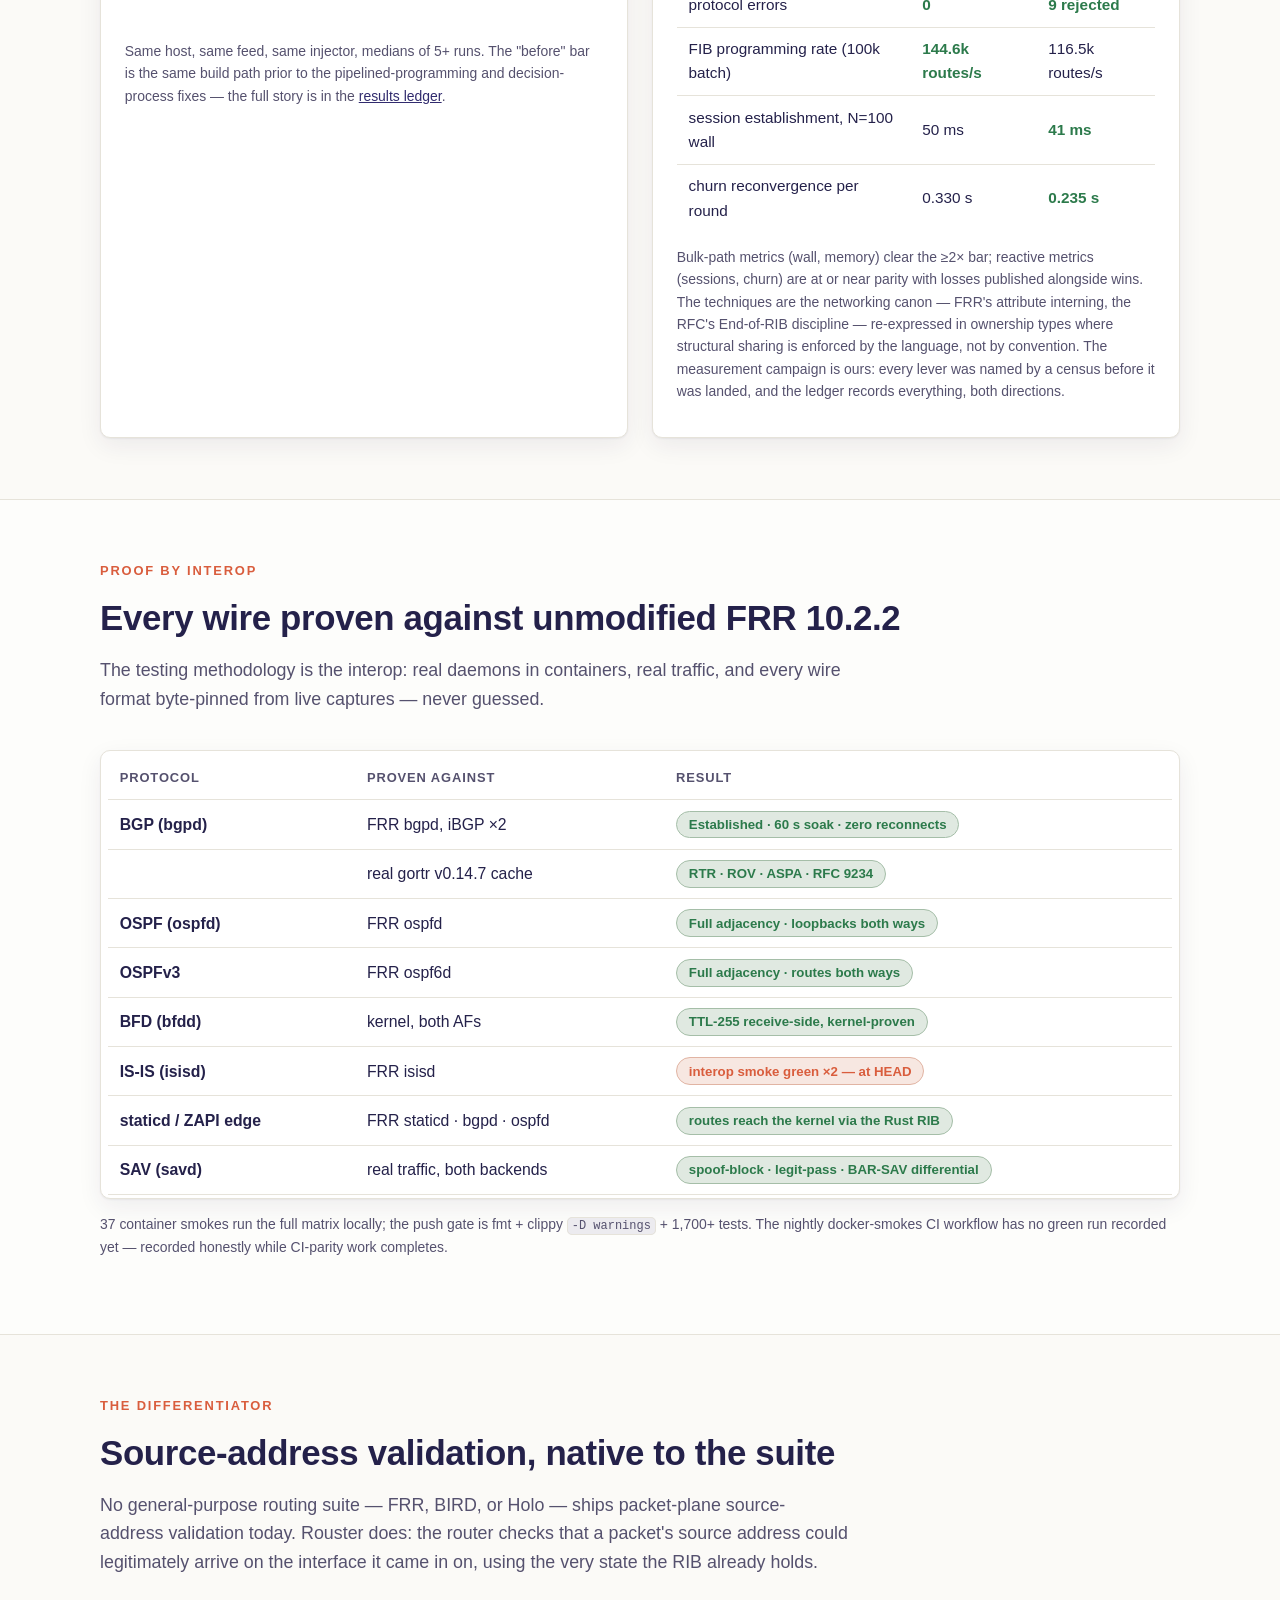
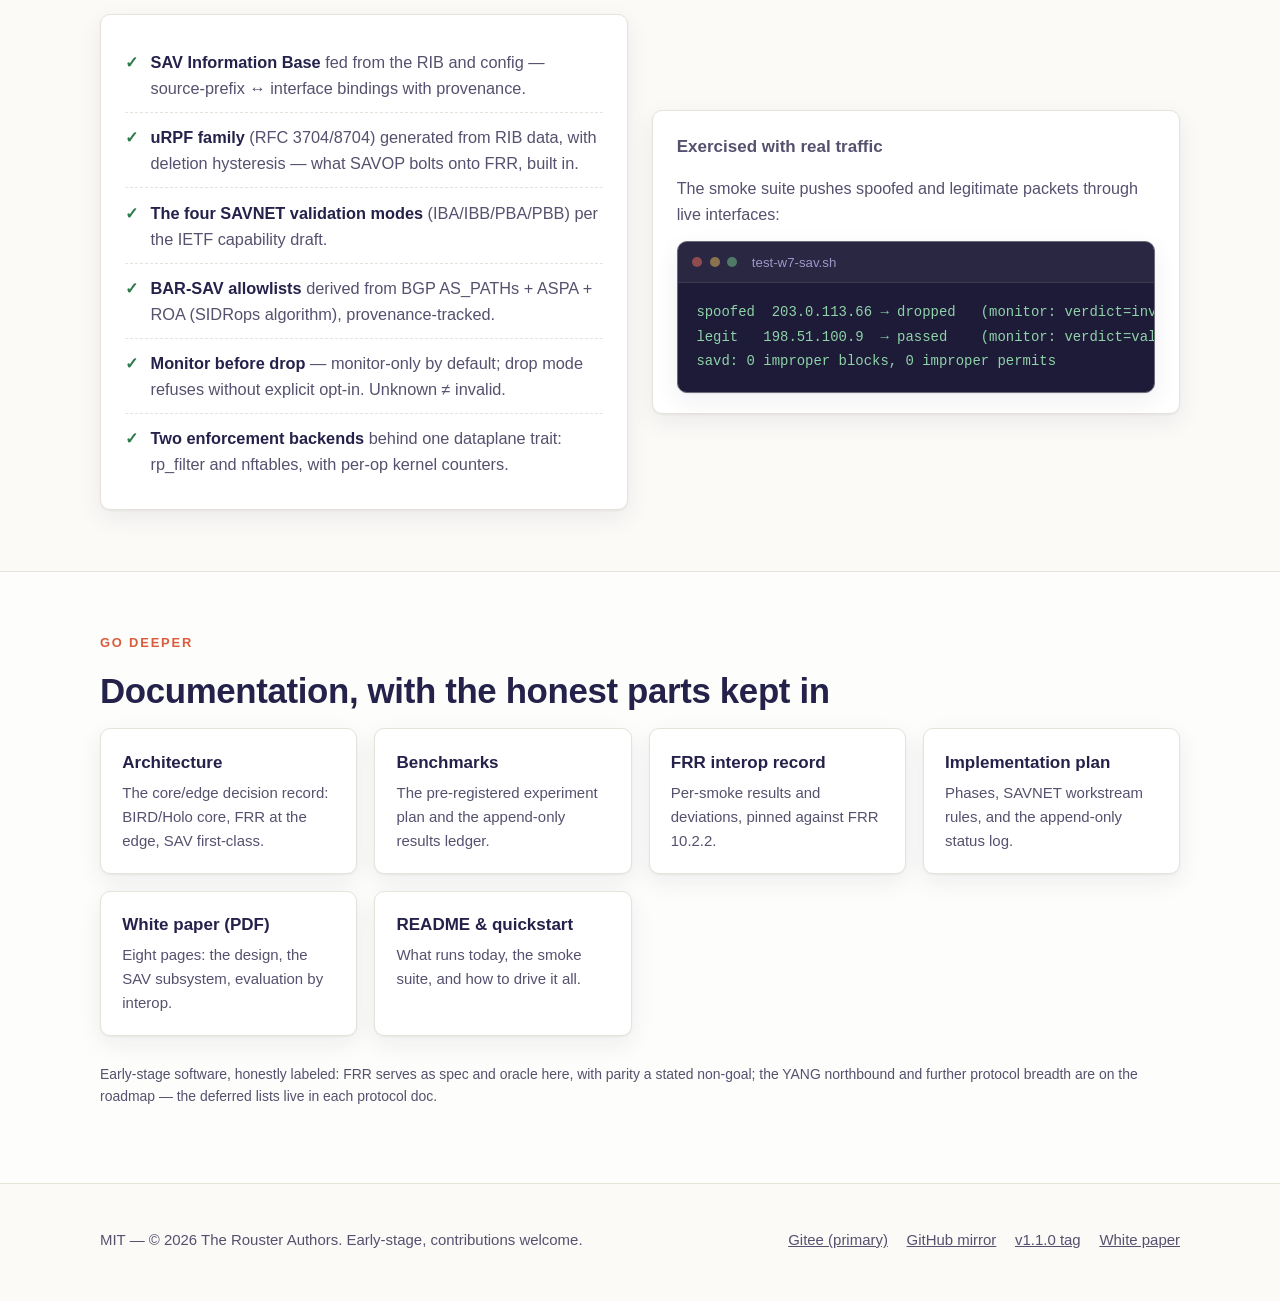
==== commit f3af4af0: "site+paper: the related-work survey incorporated — honest lineage credits, the Rust-safety positioni" ====
--- a/site/index.html
+++ b/site/index.html
@@ -266,7 +266,12 @@
             </table>
             <p class="footnote">Bulk-path metrics (wall, memory) clear the ≥2× bar; reactive
             metrics (sessions, churn) are at or near parity with losses published
-            alongside wins — the ledger records everything, both directions.</p>
+            alongside wins. The techniques are the networking canon — FRR's
+            attribute interning, the RFC's End-of-RIB discipline — re-expressed in
+            ownership types where structural sharing is enforced by the language,
+            not by convention. The measurement campaign is ours: every lever was
+            named by a census before it was landed, and the ledger records
+            everything, both directions.</p>
           </div>
         </div>
       </div>
